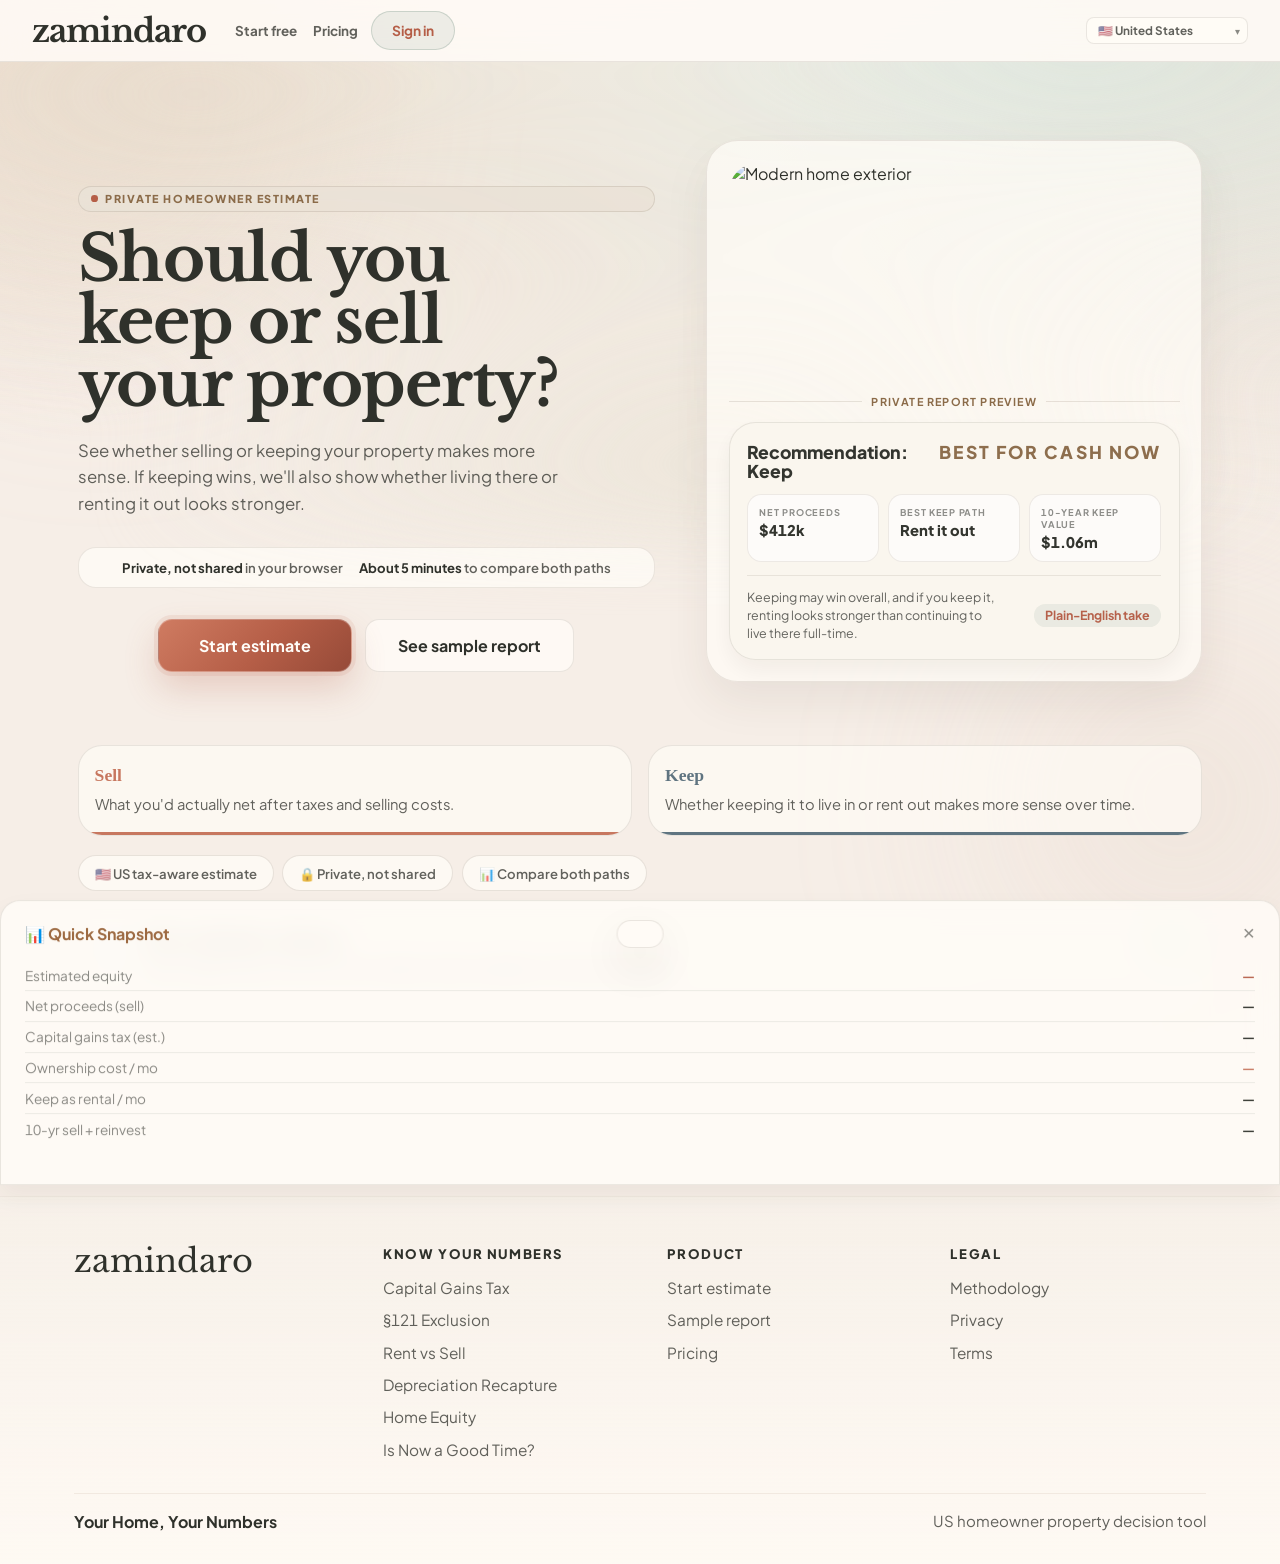
==== index.html @ f3fb5dc8 "Elevate top results card" ====
<!DOCTYPE html>
<html lang="en">
<head>
<meta charset="UTF-8">
<meta name="viewport" content="width=device-width, initial-scale=1.0">
<title>zamindaro — Your Home, Your Numbers</title>
<link href="https://fonts.googleapis.com/css2?family=Libre+Baskerville:wght@400;700&family=Plus+Jakarta+Sans:wght@300;400;500;600;700;800&display=swap" rel="stylesheet">
<script src="https://cdnjs.cloudflare.com/ajax/libs/Chart.js/4.4.1/chart.umd.min.js"></script>
<script src="https://cdn.jsdelivr.net/npm/@supabase/supabase-js@2/dist/umd/supabase.js"></script>
<style>
/* ═══════════════════════════════════════════════
   KEEP OR SELL — PREMIUM-LIGHT EDITORIAL UI
   ═══════════════════════════════════════════════ */
:root {
  /* Brand colours */
  --green: #4ade80; --green-d: #22c55e; --green-dim: rgba(74,222,128,0.15);
  --coral: #fb7185; --coral-d: #f43f5e; --coral-dim: rgba(251,113,133,0.15);
  --blue: #60a5fa; --blue-d: #3b82f6; --blue-dim: rgba(96,165,250,0.15);
  --gold: #fbbf24; --gold-dim: rgba(251,191,36,0.15);
  --purple: #a78bfa; --purple-dim: rgba(167,139,250,0.12);
  /* Surface */
  --bg: #0b0f1a;
  --surface: rgba(255,255,255,0.05);
  --surface-hover: rgba(255,255,255,0.08);
  --surface-active: rgba(255,255,255,0.11);
  --glass: rgba(255,255,255,0.06);
  --glass-border: rgba(255,255,255,0.10);
  --glass-border-hover: rgba(255,255,255,0.2);
  /* Text */
  --text: #f0f4ff; --text-mid: rgba(240,244,255,0.75); --text-muted: rgba(240,244,255,0.52);
  /* Glow */
  --glow-green: 0 0 24px rgba(74,222,128,0.25);
  --glow-coral: 0 0 24px rgba(251,113,133,0.25);
  --glow-blue: 0 0 24px rgba(96,165,250,0.25);
}

* { box-sizing: border-box; margin: 0; padding: 0; }

body {
  font-family: 'Plus Jakarta Sans', sans-serif;
  font-variant-numeric: tabular-nums;
  background: var(--bg);
  color: var(--text);
  min-height: 100vh;
  overflow-x: hidden;
  background-image:
    linear-gradient(rgba(255,255,255,0.022) 1px, transparent 1px),
    linear-gradient(90deg, rgba(255,255,255,0.022) 1px, transparent 1px);
  background-size: 52px 52px;
}

/* ── ANIMATED BACKGROUND ORBS ── */
body::before, body::after {
  content: '';
  position: fixed;
  border-radius: 50%;
  filter: blur(80px);
  pointer-events: none;
  z-index: 0;
}
body::before {
  width: 600px; height: 600px;
  background: radial-gradient(circle, rgba(74,222,128,0.12), transparent 70%);
  top: -200px; left: -200px;
  animation: drift1 18s ease-in-out infinite alternate;
}
body::after {
  width: 500px; height: 500px;
  background: radial-gradient(circle, rgba(96,165,250,0.1), transparent 70%);
  bottom: -150px; right: -150px;
  animation: drift2 22s ease-in-out infinite alternate;
}
@keyframes drift1 { to { transform: translate(80px,60px); } }
@keyframes drift2 { to { transform: translate(-60px,-80px); } }

/* ── HEADER ── */
header {
  background: rgba(11,15,26,0.85);
  backdrop-filter: blur(20px);
  -webkit-backdrop-filter: blur(20px);
  border-bottom: 1px solid var(--glass-border);
  padding: 0 2rem; height: 62px;
  display: flex; align-items: center; gap: 0.8rem;
  position: sticky; top: 0; z-index: 200;
}
.logo {
  display: flex;
  align-items: center;
  gap: 1rem;
  color: var(--text);
}
.logo-main {
  font-family: Georgia, "Times New Roman", serif;
  font-size: 2rem;
  font-weight: 700;
  letter-spacing: -0.03em;
  color: var(--text);
}
.logo-sub {
  font-size: 0.78rem;
  font-weight: 600;
  color: var(--text-muted);
  white-space: nowrap;
}
.logo em { color: var(--green); font-style: normal; }
.site-nav {
  display: flex;
  align-items: center;
  gap: 1rem;
  margin-left: 1rem;
}
.site-nav a {
  font-size: 0.84rem;
  font-weight: 700;
  color: var(--text-mid);
  text-decoration: none;
  white-space: nowrap;
}
.site-nav a:hover { color: var(--text); }
.country-sel { margin-left: auto; }
.country-sel .sel-wrap { position: relative; }
.country-sel select {
  border: 1px solid var(--glass-border); border-radius: 8px;
  padding: 0.3rem 1.6rem 0.3rem 0.7rem;
  font-size: 0.73rem; font-weight: 700;
  font-family: 'Plus Jakarta Sans', sans-serif;
  color: var(--text-mid); background: var(--glass);
  cursor: pointer; outline: none; appearance: none;
}
.country-sel .sel-wrap::after {
  content: '▾'; position: absolute; right: 0.5rem; top: 50%;
  transform: translateY(-50%); font-size: 0.6rem; color: var(--text-muted); pointer-events: none;
}

/* ── PROGRESS ── */
/* ── TABS ── */
.tabs {
  background: rgba(11,15,26,0.8);
  backdrop-filter: blur(16px);
  border-bottom: 1px solid var(--glass-border);
  display: flex; padding: 0 1.6rem;
  overflow-x: auto; scrollbar-width: none;
  position: sticky; top: 64px; z-index: 198;
  gap: 1.2rem;
}
.tabs::-webkit-scrollbar { display: none; }
.tab {
  padding: 0.8rem 0 0.9rem; font-size: 0.72rem; font-weight: 600;
  color: var(--text-muted); border-bottom: 2px solid transparent;
  white-space: nowrap; cursor: pointer; transition: all 0.2s;
  display: flex; align-items: center; gap: 0.4rem;
  flex-shrink: 0;
}
.tab .ti { display: none; }
.tab .tl { font-size: 0.74rem; font-weight: 700; letter-spacing: 0.01em; }
.tab.done { color: var(--green); }
.tab.active { color: var(--green); border-bottom-color: var(--green); }
.prog-wrap { height: 3px; background: var(--glass-border); position: absolute; bottom: 0; left: 0; right: 0; z-index: 1; }
.prog-fill { height: 100%; background: linear-gradient(90deg, var(--green), var(--blue)); transition: width 0.6s cubic-bezier(0.4,0,0.2,1); box-shadow: 0 0 8px rgba(74,222,128,0.5); }

/* ── LAYOUT ── */
.main { max-width: 1280px; margin: 0 auto; padding: 2.5rem 2.85rem 6rem; position: relative; z-index: 1; }
.step { display: none; }
.step.active { display: block; animation: fadeUp 0.4s cubic-bezier(0.4,0,0.2,1); }
@keyframes fadeUp { from { opacity:0; transform:translateY(16px); } to { opacity:1; transform:translateY(0); } }

/* ── TYPOGRAPHY ── */
.eyebrow {
  display: inline-flex; align-items: center; gap: 0.5rem;
  font-size: 0.64rem; font-weight: 700; letter-spacing: 2.5px; text-transform: uppercase;
  color: var(--green); margin-bottom: 0.9rem;
  background: rgba(74,222,128,0.08);
  border: 1px solid rgba(74,222,128,0.2);
  padding: 0.28rem 0.75rem; border-radius: 20px;
}
.eyebrow::before {
  content: '';
  width: 5px; height: 5px; border-radius: 50%;
  background: var(--green); box-shadow: 0 0 6px var(--green);
  animation: pulse-dot 2s ease-in-out infinite;
}
@keyframes pulse-dot {
  0%,100% { opacity: 1; } 50% { opacity: 0.4; box-shadow: 0 0 10px var(--green); }
}
.heading { font-family: 'Plus Jakarta Sans', sans-serif; font-size: 2rem; font-weight: 700; color: var(--text); line-height: 1.2; margin-bottom: 0.55rem; }
.subtext { color: var(--text-mid); font-size: 0.93rem; line-height: 1.65; margin-bottom: 2rem; max-width: 540px; }
.trust-strip {
  display: inline-flex; align-items: center; gap: 0.4rem;
  font-size: 0.72rem; font-weight: 600; color: var(--text-muted);
  background: rgba(74,222,128,0.06); border: 1px solid rgba(74,222,128,0.15);
  border-radius: 30px; padding: 0.28rem 0.85rem; margin-bottom: 1.6rem;
}

/* ── GLASS CARDS ── */
.card {
  background: var(--glass);
  backdrop-filter: blur(24px);
  -webkit-backdrop-filter: blur(24px);
  border: 1px solid var(--glass-border);
  border-radius: 20px;
  padding: 1.7rem;
  margin-bottom: 1rem;
  position: relative;
  overflow: hidden;
  transition: border-color 0.25s, box-shadow 0.25s, background 0.25s;
}
.card::before {
  content: '';
  position: absolute; top: 0; left: 0; right: 0; height: 1px;
  background: linear-gradient(90deg, transparent, rgba(255,255,255,0.15), transparent);
}
.card:hover {
  border-color: var(--glass-border-hover);
  background: var(--surface-hover);
  box-shadow: 0 8px 32px rgba(0,0,0,0.3);
}
.card-title {
  font-family: 'Plus Jakarta Sans', sans-serif; font-size: 1rem; font-weight: 600;
  color: var(--text); margin-bottom: 1.2rem;
  display: flex; align-items: center; gap: 0.45rem;
}

/* ── GRID ── */
.grid { display: grid; gap: 1rem; }
.g2 { grid-template-columns: 1fr 1fr; }
.g3 { grid-template-columns: 1fr 1fr 1fr; }
@media (max-width: 560px) { .g2,.g3 { grid-template-columns: 1fr; } }

/* ── NEUMORPHIC INPUTS ── */
.field { display: flex; flex-direction: column; gap: 0.32rem; }
label { font-size: 0.76rem; font-weight: 600; color: var(--text-mid); letter-spacing: 0.3px; }
.wrap { position: relative; }
.pfx,.sfx {
  position: absolute; top: 50%; transform: translateY(-50%);
  color: var(--text-muted); font-weight: 600; font-size: 0.88rem; pointer-events: none;
}
.pfx { left: 0.9rem; } .sfx { right: 0.9rem; }
input[type="number"], select {
  width: 100%;
  background: rgba(255,255,255,0.04);
  border: 1px solid rgba(255,255,255,0.1);
  border-radius: 12px;
  padding: 0.7rem 0.9rem;
  font-size: 0.92rem; font-family: 'Plus Jakarta Sans', sans-serif;
  color: var(--text);
  box-shadow: inset 0 2px 6px rgba(0,0,0,0.25), inset 0 -1px 0 rgba(255,255,255,0.04);
  transition: border-color 0.2s, box-shadow 0.2s, background 0.2s;
  outline: none; appearance: none;
}
.prefilled-value {
  color: var(--text) !important;
  -webkit-text-fill-color: var(--text);
  opacity: 1;
}
input[type="number"]:focus, select:focus {
  border-color: rgba(74,222,128,0.5);
  background: rgba(74,222,128,0.05);
  box-shadow: inset 0 2px 6px rgba(0,0,0,0.2), 0 0 0 3px rgba(74,222,128,0.12);
}
.has-pfx { padding-left: 1.7rem !important; }
.has-sfx { padding-right: 1.9rem !important; }
select option { background: #1a2035; color: var(--text); }

/* ── HINT & EXPLAIN ── */
.hint { font-size: 0.72rem; color: var(--text-muted); line-height: 1.5; margin-top: 0.2rem; }
.explain {
  background: rgba(255,255,255,0.03);
  border-left: 2px solid rgba(74,222,128,0.3);
  border-radius: 0 8px 8px 0;
  padding: 0.6rem 0.85rem; margin-top: 0.4rem;
  font-size: 0.74rem; color: var(--text-mid); line-height: 1.55;
}
.explain a { color: var(--green); font-weight: 600; text-decoration: none; }
.explain a:hover { text-decoration: underline; }

/* ── FORECAST SLIDER ── */
#apprec[type="range"] {
  width: 100%; height: 6px; cursor: pointer;
  accent-color: var(--green);
  margin: 0.5rem 0 0;
  /* 44px touch target on mobile */
  min-height: 44px;
  -webkit-appearance: none; appearance: none;
  background: transparent;
}
#apprec[type="range"]::-webkit-slider-runnable-track {
  height: 6px; background: var(--glass-border); border-radius: 3px;
}
#apprec[type="range"]::-webkit-slider-thumb {
  -webkit-appearance: none; appearance: none;
  width: 22px; height: 22px; border-radius: 50%;
  background: var(--green); cursor: pointer; margin-top: -8px;
  box-shadow: 0 0 0 3px rgba(74,222,128,0.2);
}
#apprec[type="range"]::-moz-range-thumb {
  width: 22px; height: 22px; border-radius: 50%;
  background: var(--green); cursor: pointer; border: none;
  box-shadow: 0 0 0 3px rgba(74,222,128,0.2);
}
/* Large value badge above slider */
.fc-badge {
  display: inline-block;
  font-size: 1.3rem; font-weight: 800;
  color: var(--green); background: var(--green-dim);
  border: 1.5px solid rgba(74,222,128,0.3);
  border-radius: 40px; padding: 0.4rem 1.2rem;
  margin-bottom: 0.4rem;
  transition: transform 0.15s cubic-bezier(0.34,1.56,0.64,1);
  letter-spacing: -0.3px;
}
.fc-badge.pop { transform: scale(1.12); }
.fc-wrap { display: flex; flex-direction: column; align-items: center; margin-bottom: 0.3rem; }
.fc-track {
  display: flex;
  justify-content: space-between;
  font-size: 0.72rem;
  color: var(--text-muted);
  margin-top: 0.3rem;
}
.fc-sentence {
  margin-top: 0.8rem;
  font-size: 0.84rem;
  color: var(--text-mid);
  line-height: 1.5;
  padding: 0.65rem 0.9rem;
  background: rgba(74,222,128,0.05);
  border: 1px solid rgba(74,222,128,0.15);
  border-radius: 10px;
}
.fc-sentence strong { color: var(--text); font-weight: 700; }
.fc-suggestion {
  margin: 0.1rem 0 0.95rem;
  font-size: 0.78rem;
  color: var(--text-mid);
  text-align: center;
}
.fc-suggestion strong { color: var(--text); }

.post-sell-card {
  margin-bottom: 1.5rem;
}
.post-sell-card .card-title {
  justify-content: space-between;
  align-items: center;
}
.post-sell-note {
  font-size: 0.82rem;
  color: var(--text-mid);
  line-height: 1.55;
  margin-bottom: 1rem;
}

.result-guide {
  margin: 1.5rem 0 1.25rem;
  background: rgba(255,250,244,0.92);
  border: 1px solid rgba(135,96,74,0.14);
  border-radius: 24px;
  padding: 1.2rem 1.3rem;
  box-shadow: 0 18px 40px rgba(83,58,35,0.06);
}
.result-guide-kicker {
  font-size: 0.74rem;
  letter-spacing: 0.12em;
  text-transform: uppercase;
  color: var(--terracotta-dark);
  font-weight: 800;
  margin-bottom: 0.35rem;
}
.result-guide-title {
  font-size: 1.12rem;
  font-weight: 700;
  color: var(--text);
  margin-bottom: 0.35rem;
}
.result-guide-copy {
  font-size: 0.95rem;
  line-height: 1.65;
  color: var(--text-mid);
  margin-bottom: 0.7rem;
}
.result-guide-link {
  display: inline-flex;
  align-items: center;
  gap: 0.45rem;
  color: var(--terracotta-dark);
  font-weight: 700;
  text-decoration: none;
}
.result-guide-link:hover { color: var(--terracotta-cta); }

.site-footer {
  margin-top: 4rem;
  padding: 3rem 0 2rem;
  border-top: 1px solid rgba(135,96,74,0.12);
  background: linear-gradient(180deg, rgba(247,242,234,0.6), rgba(255,250,244,0.94));
}
.footer-shell {
  max-width: 1180px;
  margin: 0 auto;
  padding: 0 1.5rem;
}
.footer-top {
  display: grid;
  grid-template-columns: minmax(180px,1.1fr) repeat(3,minmax(160px,1fr));
  gap: 1.75rem;
  align-items: start;
}
.footer-brand {
  font-family: "Libre Baskerville", Georgia, serif;
  font-size: 2rem;
  line-height: 1;
  color: var(--text);
}
.footer-col-title {
  font-size: 0.82rem;
  font-weight: 800;
  letter-spacing: 0.12em;
  text-transform: uppercase;
  color: var(--terracotta-dark);
  margin-bottom: 0.85rem;
}
.footer-links {
  list-style: none;
  margin: 0;
  padding: 0;
  display: flex;
  flex-direction: column;
  gap: 0.58rem;
}
.footer-links a {
  color: var(--text-mid);
  text-decoration: none;
  font-size: 0.96rem;
  line-height: 1.5;
}
.footer-links a:hover { color: var(--text); }
.footer-bottom {
  margin-top: 2rem;
  padding-top: 1.1rem;
  border-top: 1px solid rgba(135,96,74,0.1);
  display: flex;
  flex-wrap: wrap;
  gap: 0.4rem 1rem;
  justify-content: space-between;
  color: var(--text-mid);
}
.footer-tagline {
  font-weight: 700;
  color: var(--text);
}
.footer-subline {
  font-size: 0.94rem;
}

/* ── FORECAST TILES (legacy — kept for CSS completeness) ── */
.forecast-tiles { display: grid; grid-template-columns: repeat(3,1fr); gap: 0.7rem; margin-top: 0.6rem; }
.ftile {
  background: rgba(255,255,255,0.04);
  border: 1px solid var(--glass-border);
  border-radius: 14px; padding: 0.9rem 0.6rem;
  text-align: center; cursor: pointer;
  transition: all 0.2s;
  position: relative; overflow: hidden;
}
.ftile:hover { border-color: var(--glass-border-hover); background: var(--surface-hover); }
.ftile.selected {
  border-color: rgba(74,222,128,0.5);
  background: rgba(74,222,128,0.07);
  box-shadow: 0 0 20px rgba(74,222,128,0.12);
}
.ftile .ft-emoji { font-size: 1.5rem; margin-bottom: 0.3rem; display: block; }
.ftile .ft-label { font-size: 0.76rem; font-weight: 700; color: var(--text); }
.ftile .ft-sub { font-size: 0.65rem; color: var(--text-muted); margin-top: 0.12rem; }
.ftile.selected .ft-label { color: var(--green); }
.forecast-custom { margin-top: 1rem; display: none; }
.forecast-custom.show { display: block; }

/* ── CALLOUTS ── */
.callout {
  border-radius: 12px; padding: 0.85rem 1rem;
  font-size: 0.8rem; line-height: 1.55; margin-top: 1rem;
  display: flex; gap: 0.6rem;
  backdrop-filter: blur(10px);
}
.callout .ci { flex-shrink: 0; }
.info { background: rgba(96,165,250,0.08); color: var(--blue); border-left: 2px solid rgba(96,165,250,0.4); }
.maple { background: rgba(251,113,133,0.08); color: #fca5a5; border-left: 2px solid rgba(251,113,133,0.4); }
.forest { background: rgba(74,222,128,0.07); color: var(--green); border-left: 2px solid rgba(74,222,128,0.35); }

/* ── CHECKBOXES (legacy) ── */
.checks { display: flex; flex-direction: column; gap: 0.65rem; }
.chk-item {
  display: flex; align-items: center; gap: 0.75rem;
  font-size: 0.9rem; color: var(--text-mid); cursor: pointer;
  padding: 0.5rem 0.7rem; border-radius: 10px;
  border: 1px solid transparent;
  transition: all 0.18s;
}
.chk-item:hover { background: var(--surface-hover); border-color: var(--glass-border); }
.chk-item input { width: 16px; height: 16px; accent-color: var(--green); flex-shrink: 0; }

/* ── GOAL TAP-CARDS ── */
.goal-grid {
  display: grid;
  grid-template-columns: 1fr 1fr;
  gap: 0.65rem;
  margin-top: 0.5rem;
}
.goal-card {
  display: flex;
  flex-direction: column;
  gap: 0.25rem;
  background: rgba(255,255,255,0.04);
  border: 1.5px solid var(--glass-border);
  border-radius: 14px;
  padding: 0.9rem 1rem;
  cursor: pointer;
  transition: all 0.18s;
  user-select: none;
}
.goal-card:hover {
  background: rgba(255,255,255,0.07);
  border-color: var(--glass-border-hover);
}
.goal-card.selected {
  background: rgba(74,222,128,0.08);
  border-color: rgba(74,222,128,0.5);
  box-shadow: 0 0 0 1px rgba(74,222,128,0.15);
}
.gc-emoji { font-size: 1.35rem; line-height: 1; }
.gc-title {
  font-size: 0.82rem;
  font-weight: 600;
  color: var(--text);
  margin-top: 0.2rem;
}
.gc-desc {
  font-size: 0.7rem;
  color: var(--text-muted);
  line-height: 1.4;
}
.goal-card.selected .gc-title { color: var(--green); }

/* ── BUTTONS ── */
.btn-row { display: flex; gap: 0.8rem; margin-top: 2rem; align-items: center; justify-content: center; }
.btn-next {
  background: linear-gradient(135deg, var(--green-d), #16a34a);
  color: #0b1a0f; border: none; border-radius: 12px;
  padding: 0.82rem 2rem; font-size: 0.95rem; font-weight: 700;
  font-family: 'Plus Jakarta Sans', sans-serif; cursor: pointer;
  box-shadow: 0 0 20px rgba(74,222,128,0.3);
  transition: all 0.2s;
}
.btn-next:hover { transform: translateY(-2px); box-shadow: 0 4px 28px rgba(74,222,128,0.45); }
.btn-back {
  background: transparent; color: var(--text-muted);
  border: 1px solid var(--glass-border); border-radius: 12px;
  padding: 0.82rem 1.5rem; font-size: 0.9rem; font-weight: 600;
  font-family: 'Plus Jakarta Sans', sans-serif; cursor: pointer; transition: all 0.2s;
}
.btn-back:hover { border-color: var(--glass-border-hover); color: var(--text); }
.btn-cta {
  background: linear-gradient(135deg, var(--green-d), #15803d);
  color: #0b1a0f; border: none; border-radius: 14px;
  padding: 0.95rem 2.5rem; font-size: 1rem; font-weight: 700;
  font-family: 'Plus Jakarta Sans', sans-serif; cursor: pointer;
  box-shadow: 0 0 28px rgba(74,222,128,0.35), 0 4px 20px rgba(0,0,0,0.3);
  transition: all 0.2s; position: relative; overflow: hidden;
}
.btn-cta::before {
  content: ''; position: absolute; top: 0; left: -100%; width: 100%; height: 100%;
  background: linear-gradient(90deg, transparent, rgba(255,255,255,0.15), transparent);
  transition: left 0.5s;
}
.btn-cta:hover::before { left: 100%; }
.btn-cta:hover { transform: translateY(-2px); box-shadow: 0 0 40px rgba(74,222,128,0.5), 0 8px 30px rgba(0,0,0,0.3); }

/* ── INTRO PAGE ── */
/* ── HERO MESH ── */
.intro-hero {
  position: relative;
  padding: 3.5rem 0 1.8rem;
  display: grid;
  grid-template-columns: minmax(0, 1.05fr) minmax(340px, 0.95fr);
  gap: 2.2rem;
  align-items: start;
  text-align: left;
}
.intro-hero::before {
  content: '';
  position: absolute; top: -60px; left: -80px; right: -80px; height: 420px;
  background: radial-gradient(ellipse at 30% 40%, rgba(74,222,128,0.08) 0%, transparent 55%),
              radial-gradient(ellipse at 80% 20%, rgba(96,165,250,0.07) 0%, transparent 50%),
              radial-gradient(ellipse at 60% 80%, rgba(251,113,133,0.05) 0%, transparent 45%);
  pointer-events: none; z-index: 0;
}
.hero-copy,
.hero-preview,
.hero-bottom {
  position: relative;
  z-index: 1;
}
.hero-copy {
  padding-top: 2.2rem;
}
.hero-preview {
  background: rgba(255,252,247,0.72);
  border: 1px solid rgba(121,103,84,0.14);
  border-radius: 2rem;
  padding: 2rem;
  box-shadow: var(--shadow-soft);
}
.hero-photo {
  width: 100%;
  height: 18rem;
  object-fit: cover;
  border-radius: 1.8rem;
  display: block;
  margin-bottom: 1.8rem;
}
.hero-preview-copy {
  display: flex;
  flex-direction: column;
  gap: 1rem;
}
.hero-preview-label {
  font-size: 0.82rem;
  font-weight: 800;
  letter-spacing: 0.16em;
  text-transform: uppercase;
  color: #8b6b49;
}
.hero-preview-title {
  font-family: Georgia, "Times New Roman", serif;
  font-size: 3.25rem;
  line-height: 1.04;
  font-weight: 700;
  color: var(--text);
  letter-spacing: -0.035em;
}
.hero-preview-text {
  font-size: 1rem;
  line-height: 1.55;
  color: var(--text-mid);
  max-width: 31rem;
}
.hero-bottom {
  grid-column: 1 / -1;
  margin-top: 0.75rem;
}

.big-logo {
  font-family: Georgia, "Times New Roman", serif;
  font-size: 5.15rem;
  font-weight: 700;
  line-height: 1.03;
  color: var(--text);
  margin-bottom: 1.35rem;
  letter-spacing: -0.045em;
  position: relative; z-index: 1;
}
.big-logo em {
  color: inherit;
  font-style: normal;
  border-bottom: none;
  padding-bottom: 0;
}
.intro-desc {
  font-size: 1.08rem;
  color: var(--text-mid);
  max-width: 35rem;
  line-height: 1.55;
  margin: 0 0 1.8rem;
}

.path-row { display: grid; grid-template-columns: repeat(2, minmax(0, 1fr)); gap: 1rem; margin-bottom: 1.2rem; }
.path-item {
  background: rgba(255,252,247,0.72); border: 1px solid var(--glass-border);
  border-radius: 1.5rem; padding: 1.2rem 1rem; text-align: left;
  position: relative; overflow: hidden; transition: all 0.25s;
}
.path-item::after {
  content: ''; position: absolute; bottom: 0; left: 0; right: 0; height: 2px;
  border-radius: 0 0 18px 18px; opacity: 0; transition: opacity 0.25s;
}
.path-item.sell::after { background: var(--coral); }
.path-item.rent::after { background: var(--gold); }
.path-item.keep::after { background: var(--blue); }
.path-item:hover { border-color: var(--glass-border-hover); }
.path-item:hover::after { opacity: 1; }
.path-item .pi { font-size: 1.4rem; margin-bottom: 0.55rem; display: block; }
.path-item .pn { font-family: Georgia, "Times New Roman", serif; font-size: 1.1rem; font-weight: 700; }
.path-item.sell .pn { color: var(--coral); }
.path-item.rent .pn { color: var(--gold); }
.path-item.keep .pn { color: var(--blue); }
.path-item .pd { font-size: 0.8rem; color: var(--text-muted); margin-top: 0.35rem; line-height: 1.45; }

.quick-badges { display: flex; gap: 0.6rem; flex-wrap: wrap; margin-bottom: 0; justify-content: flex-start; }
.qb {
  background: var(--glass); border: 1px solid var(--glass-border);
  border-radius: 20px; padding: 0.32rem 0.85rem;
  font-size: 0.73rem; font-weight: 600; color: var(--text-mid);
  display: flex; align-items: center; gap: 0.3rem;
  backdrop-filter: blur(10px);
}

.ai-intro-card {
  background: linear-gradient(135deg, rgba(74,222,128,0.07), rgba(96,165,250,0.05));
  border: 1px solid rgba(74,222,128,0.2);
  border-radius: 18px; padding: 1.2rem 1.4rem;
  display: flex; gap: 0.9rem; align-items: center; margin-top: 1rem;
  position: relative; overflow: hidden; text-align: left;
}
.ai-intro-card::before {
  content: ''; position: absolute; top: -30px; right: -30px; width: 120px; height: 120px;
  background: radial-gradient(circle, rgba(74,222,128,0.12), transparent 70%);
  border-radius: 50%;
}
.ai-intro-card .ai-icon { font-size: 1.8rem; flex-shrink: 0; }
.ai-intro-card strong { display: block; font-size: 0.86rem; font-weight: 700; color: var(--green); margin-bottom: 0.2rem; }
.ai-intro-card p { font-size: 0.78rem; color: var(--text-mid); line-height: 1.5; }

/* ── SOCIAL PROOF PREVIEW ── */
.sp-wrap { margin: 0; }
.sp-caption {
  font-size: 0.68rem; font-weight: 700; letter-spacing: 1.2px; text-transform: uppercase;
  color: var(--text-muted); display: flex; align-items: center; gap: 0.6rem; margin-bottom: 0.9rem;
}
.sp-caption::before, .sp-caption::after { content: ''; flex: 1; height: 1px; background: var(--glass-border); }
.sp-card {
  background: rgba(255,252,247,0.78); border: 1px solid var(--glass-border);
  border-radius: 1.65rem; padding: 1.55rem 1.65rem;
  pointer-events: none; user-select: none; position: relative; overflow: hidden;
  opacity: 0.98;
}
.sp-card::after {
  content: ''; position: absolute; inset: 0;
  background: linear-gradient(to bottom, transparent 55%, rgba(13,17,35,0.85) 100%);
  border-radius: 18px; pointer-events: none;
}
.sp-verdict-top { display: flex; align-items: center; gap: 0.8rem; margin-bottom: 0.7rem; }
.sp-eyebrow { font-size: 0.58rem; font-weight: 700; letter-spacing: 1.8px; text-transform: uppercase; color: var(--text-muted); margin-bottom: 0.55rem; }
.sp-icon { font-size: 2rem; }
.sp-name { font-size: 1.6rem; font-weight: 700; color: var(--coral); flex: 1; }
.sp-pill { font-size: 0.78rem; font-weight: 700; background: rgba(255,255,255,0.07); padding: 0.2rem 0.7rem; border-radius: 999px; }
.sp-bar { height: 4px; background: rgba(255,255,255,0.07); border-radius: 2px; margin-bottom: 0.9rem; overflow: hidden; }
.sp-fill { height: 100%; width: 83%; background: linear-gradient(90deg, #c0392b, var(--coral)); border-radius: 2px; }
.sp-rows { display: grid; grid-template-columns: 1fr 1fr 1fr; gap: 0.5rem 1rem; }
.sp-row { display: flex; flex-direction: column; gap: 0.15rem; }
.sp-lbl { font-size: 0.62rem; color: var(--text-muted); font-weight: 600; }
.sp-val { font-size: 0.85rem; font-weight: 700; color: var(--text); filter: blur(5px); }
.sp-divider { height: 1px; background: var(--glass-border); margin: 0.85rem 0 0.8rem; }
.sp-ai-hdr { display: flex; align-items: center; gap: 0.5rem; margin-bottom: 0.45rem; }
.sp-ai-hdr span { font-size: 1.1rem; }
.sp-ai-hdr strong { font-size: 0.82rem; font-weight: 800; color: var(--green); flex: 1; }
.sp-ai-tag { font-size: 0.56rem; font-weight: 800; letter-spacing: 1.4px; background: rgba(74,222,128,0.15); color: var(--green); padding: 0.18rem 0.6rem; border-radius: 20px; border: 1px solid rgba(74,222,128,0.25); }
.sp-ai-body { font-size: 0.9rem; color: var(--text-mid); line-height: 1.6; }

/* ── RESULTS ── */
#results { display: none; }
.res-header { text-align: center; padding: 2.5rem 0 1.5rem; position: relative; }
.res-header h1 { font-family: 'Plus Jakarta Sans', sans-serif; font-size: 2.3rem; font-weight: 900; color: var(--text); margin-bottom: 0.4rem; }
.res-header p { color: var(--text-mid); font-size: 0.93rem; }
.report-hero {
  background:
    radial-gradient(circle at top center, rgba(255,255,255,0.88), rgba(255,250,244,0.92) 38%, rgba(246,238,228,0.96) 100%);
  border: 1px solid rgba(121,103,84,0.16);
  border-radius: 2rem;
  padding: 1.5rem;
  box-shadow: 0 24px 70px rgba(81,58,38,0.12);
  margin-bottom: 1.4rem;
  position: relative;
  overflow: hidden;
}
.report-hero::before {
  content: '';
  position: absolute;
  inset: -30% auto auto 50%;
  transform: translateX(-50%);
  width: 420px;
  height: 220px;
  background: radial-gradient(circle, rgba(214,163,108,0.22), rgba(214,163,108,0) 70%);
  pointer-events: none;
}
.report-hero-grid {
  display: grid;
  grid-template-columns: 1fr;
  gap: 0.9rem;
  align-items: start;
}
.report-hero-copy {
  display: flex;
  flex-direction: column;
  gap: 0.85rem;
}
.report-hero-card {
  background: linear-gradient(180deg, rgba(255,253,249,0.98), rgba(252,246,239,0.95));
  border: 1px solid rgba(121,103,84,0.14);
  border-radius: 1.8rem;
  padding: 1.45rem 1.45rem 1.25rem;
  position: relative;
  box-shadow: inset 0 1px 0 rgba(255,255,255,0.7), 0 18px 40px rgba(121,103,84,0.08);
}
.report-hero-card::after {
  content: '';
  position: absolute;
  inset: auto -40px -50px auto;
  width: 170px;
  height: 170px;
  border-radius: 50%;
  background: radial-gradient(circle, rgba(201,120,94,0.18), rgba(201,120,94,0) 72%);
  pointer-events: none;
}
.report-hero-kicker {
  display: inline-flex;
  align-items: center;
  gap: 0.45rem;
  margin-bottom: 0.75rem;
  padding: 0.34rem 0.78rem;
  border-radius: 999px;
  font-size: 0.68rem;
  font-weight: 800;
  letter-spacing: 0.14em;
  text-transform: uppercase;
  color: #8b6b49;
  background: rgba(201,120,94,0.08);
  border: 1px solid rgba(201,120,94,0.16);
}
.report-hero-kicker .dot {
  width: 0.42rem;
  height: 0.42rem;
  border-radius: 50%;
  background: #c9785e;
  box-shadow: 0 0 0 5px rgba(201,120,94,0.08);
}
.report-hero-card .sp-ai-hdr strong,
.report-hero-card .sp-score,
.report-hero-card .sp-summary-copy,
.report-hero-card .sp-lbl,
.report-hero-card .sp-val {
  filter: none;
}
.report-hero-card .sp-ai-hdr {
  align-items: flex-start;
  gap: 0.9rem;
}
.report-hero-card .sp-ai-hdr strong {
  color: var(--text);
  font-size: 1.45rem;
  font-weight: 900;
  line-height: 1.1;
}
.report-hero-card .sp-score {
  color: #8b6b49;
  font-size: 0.84rem;
  letter-spacing: 0.14em;
  text-transform: uppercase;
  font-weight: 800;
}
.report-hero-score-pill {
  display: inline-flex;
  align-items: center;
  justify-content: center;
  margin-top: 0.9rem;
  padding: 0.45rem 0.9rem;
  border-radius: 999px;
  background: linear-gradient(90deg, rgba(36,57,47,0.92), rgba(72,96,82,0.92));
  color: #fffaf4;
  font-size: 0.82rem;
  font-weight: 800;
  letter-spacing: 0.08em;
  text-transform: uppercase;
  box-shadow: 0 10px 24px rgba(36,57,47,0.16);
}
.report-hero-card .sp-row {
  padding: 0.7rem 0.75rem;
  border-radius: 1rem;
  background: rgba(255,255,255,0.62);
  border: 1px solid rgba(121,103,84,0.12);
}
.report-hero-card .sp-val {
  font-size: 0.96rem;
}
.report-hero-card .sp-summary {
  align-items: flex-start;
}
.report-hero-card .sp-summary-copy {
  font-size: 0.82rem;
  line-height: 1.5;
  max-width: none;
}
.report-hero-note {
  font-size: 0.82rem;
  color: var(--text-mid);
  line-height: 1.55;
}
.report-hero-note strong {
  color: var(--text);
}
.result-assumptions {
  display: none;
  margin-bottom: 1.25rem;
  padding: 1rem 1.05rem;
  background: rgba(249,244,235,0.82);
  border: 1px solid rgba(121,103,84,0.12);
  border-radius: 1.2rem;
}
.result-assumptions.show { display: block; }
.result-assumptions h4 {
  margin: 0 0 0.45rem;
  font-size: 1rem;
  color: var(--text);
}
.result-assumptions p,
.result-assumptions li {
  font-size: 0.86rem;
  line-height: 1.7;
  color: var(--text-mid);
}
.result-assumptions ul {
  margin: 0.55rem 0 0;
  padding-left: 1.1rem;
}
@media (max-width: 900px) {
  .report-hero-grid {
    grid-template-columns: 1fr;
  }
}
@media (max-width: 600px) {
  .big-logo {
    line-height: 1.05;
  }
  .report-hero {
    padding: 1rem;
    border-radius: 1.5rem;
  }
  .report-hero-card {
    padding: 1rem;
  }
}

/* SCORE CARDS */
.sc-grid { display: grid; grid-template-columns: 1fr 1fr 1fr; gap: 1.1rem; margin-bottom: 2rem; }
.sc-card {
  background: var(--glass);
  backdrop-filter: blur(24px);
  border: 1px solid var(--glass-border);
  border-radius: 22px; padding: 1.7rem;
  text-align: center; position: relative;
  overflow: hidden; transition: all 0.3s;
}
.sc-card::before {
  content: '';
  position: absolute; top: 0; left: 0; right: 0; height: 1px;
  background: linear-gradient(90deg, transparent, rgba(255,255,255,0.12), transparent);
}
.sc-card.best {
  transform: translateY(-8px);
  box-shadow: 0 20px 50px rgba(0,0,0,0.4);
}
.sc-card.best.sell { border-color: rgba(251,113,133,0.35); box-shadow: 0 20px 50px rgba(0,0,0,0.4), var(--glow-coral); }
.sc-card.best.rent { border-color: rgba(251,191,36,0.35); box-shadow: 0 20px 50px rgba(0,0,0,0.4), 0 0 24px rgba(251,191,36,0.25); }
.sc-card.best.keep { border-color: rgba(96,165,250,0.35); box-shadow: 0 20px 50px rgba(0,0,0,0.4), var(--glow-blue); }
/* Glow orb behind best card */
.sc-card.best::after {
  content: '';
  position: absolute; bottom: -40px; left: 50%; transform: translateX(-50%);
  width: 120px; height: 120px; border-radius: 50%;
  filter: blur(30px); opacity: 0.3;
}
.sc-card.best.sell::after { background: var(--coral); }
.sc-card.best.rent::after { background: var(--gold); }
.sc-card.best.keep::after { background: var(--blue); }

.best-tag {
  position: absolute; top: -1px; left: 50%; transform: translateX(-50%);
  font-size: 0.62rem; font-weight: 700; letter-spacing: 1.5px;
  padding: 0.22rem 0.9rem; border-radius: 0 0 10px 10px; white-space: nowrap;
  color: #0b1a0f;
}
.sell .best-tag { background: var(--coral); }
.rent .best-tag { background: var(--gold); color: #1a1200; }
.keep .best-tag { background: var(--blue); }

.sc-icon { font-size: 2rem; margin-bottom: 0.4rem; display: block; }
.sc-name { font-family: 'Plus Jakarta Sans', sans-serif; font-size: 1.1rem; font-weight: 700; margin-bottom: 1rem; }
.sell .sc-name { color: var(--coral); }
.rent .sc-name { color: var(--gold); }
.keep .sc-name { color: var(--blue); }
.sc-slbl { font-size: 0.62rem; font-weight: 700; letter-spacing: 2px; text-transform: uppercase; color: var(--text-muted); }
.sc-score { font-family: 'Plus Jakarta Sans', sans-serif; font-size: 3rem; font-weight: 900; line-height: 1; margin: 0.2rem 0 0.8rem; }
.sell .sc-score { color: var(--coral); }
.rent .sc-score { color: var(--gold); }
.keep .sc-score { color: var(--blue); }
.sc-bar { height: 4px; background: rgba(255,255,255,0.06); border-radius: 3px; margin-bottom: 1.2rem; overflow: hidden; }
.sc-fill { height: 100%; border-radius: 3px; transition: width 1.4s cubic-bezier(0.4,0,0.2,1); }
.sell .sc-fill { background: linear-gradient(90deg, var(--coral-d), var(--coral)); }
.rent .sc-fill { background: linear-gradient(90deg, #d97706, var(--gold)); }
.keep .sc-fill { background: linear-gradient(90deg, var(--blue-d), var(--blue)); }
.sc-rows { text-align: left; }
.sc-row { display: flex; justify-content: space-between; padding: 0.4rem 0; border-bottom: 1px solid rgba(255,255,255,0.05); font-size: 0.78rem; }
.sc-row:last-child { border-bottom: none; }
.sc-row .rl { color: var(--text-muted); }
.sc-row .rv { font-weight: 700; color: var(--text); }
.pos { color: var(--green) !important; }
.neg { color: var(--coral) !important; }
.warn-c { color: var(--gold) !important; }

/* ── PROPERTY TYPE SELECTOR ── */
.proptype-grid { display: grid; grid-template-columns: repeat(3,1fr); gap: 0.7rem; margin-bottom: 1.4rem; }
.proptype-btn {
  display: flex; flex-direction: column; align-items: center; gap: 0.35rem;
  padding: 1.1rem 0.5rem; border-radius: 16px;
  background: var(--glass); border: 1.5px solid var(--glass-border);
  cursor: pointer; transition: all 0.2s; text-align: center; user-select: none;
}
.proptype-btn:hover { border-color: var(--glass-border-hover); background: var(--surface-hover); }
.proptype-btn.selected { border-color: var(--green); background: var(--green-dim); }
.pt-icon { font-size: 1.9rem; line-height: 1; }
.pt-name { font-size: 0.82rem; font-weight: 700; color: var(--text); }
.pt-desc { font-size: 0.7rem; color: var(--text-muted); }
.inv-note { display:none; background: rgba(167,139,250,0.07); border: 1px solid rgba(167,139,250,0.18); border-radius: 12px; padding: 0.8rem 1rem; margin-top: 0.5rem; font-size: 0.83rem; color: var(--text-mid); line-height: 1.5; }

/* ── CARD TINTS ── */
.card.optional { background: rgba(251,191,36,0.04); border-color: rgba(251,191,36,0.12); }
.card.technical { background: rgba(167,139,250,0.05); border-color: rgba(167,139,250,0.14); }
.opt-badge {
  display: inline-block; font-size: 0.58rem; font-weight: 700; letter-spacing: 1.2px;
  text-transform: uppercase; background: rgba(251,191,36,0.18); color: var(--gold);
  border: 1px solid rgba(251,191,36,0.3); border-radius: 6px;
  padding: 0.15rem 0.5rem; vertical-align: middle; margin-left: 0.5rem;
}
/* ── SNAPSHOT COLLAPSIBLE ── */
.snap-toggle { cursor: pointer; display: flex; align-items: center; user-select: none; }
.snap-toggle:hover { opacity: 0.85; }
.snap-arrow { margin-left: auto; font-size: 0.9rem; transition: transform 0.25s; }
.snap-arrow.open { transform: rotate(180deg); }
.snap-body { overflow: hidden; transition: max-height 0.35s ease, opacity 0.25s ease; max-height: 0; opacity: 0; }
.snap-body.open { max-height: 600px; opacity: 1; }
.disclosure-toggle { cursor: pointer; display: flex; align-items: flex-start; gap: 0.8rem; user-select: none; }
.disclosure-toggle:hover { opacity: 0.9; }
.disclosure-copy { flex: 1; }
.disclosure-copy p { font-size: 0.84rem; color: var(--text-mid); line-height: 1.55; margin-top: 0.35rem; }
.disclosure-arrow { margin-left: auto; font-size: 0.9rem; transition: transform 0.25s; color: var(--text-muted); }
.disclosure-arrow.open { transform: rotate(180deg); }
.disclosure-body { overflow: hidden; transition: max-height 0.35s ease, opacity 0.25s ease; max-height: 0; opacity: 0; }
.disclosure-body.open { max-height: 1000px; opacity: 1; margin-top: 1rem; }

/* ── VERDICT CARD ── */
.sc-grid { display: block; margin-bottom: 2rem; }
.verdict-card {
  background: var(--glass); backdrop-filter: blur(24px);
  border: 1px solid var(--glass-border); border-radius: 22px;
  padding: 2rem 2rem 1.6rem; position: relative; overflow: hidden; margin-bottom: 1rem;
}
.verdict-card::before {
  content: ''; position: absolute; top: 0; left: 0; right: 0; height: 1px;
  background: linear-gradient(90deg, transparent, rgba(255,255,255,0.18), transparent);
}
.verdict-card::after {
  content: ''; position: absolute; top: -60px; right: -60px;
  width: 220px; height: 220px; border-radius: 50%;
  filter: blur(50px); opacity: 0.15; pointer-events: none;
}
.verdict-card.sell { border-color: rgba(251,113,133,0.4); box-shadow: 0 20px 60px rgba(0,0,0,0.4), var(--glow-coral); }
.verdict-card.sell::after { background: var(--coral); }
.verdict-card.rent { border-color: rgba(251,191,36,0.4); box-shadow: 0 20px 60px rgba(0,0,0,0.4), 0 0 24px rgba(251,191,36,0.2); }
.verdict-card.rent::after { background: var(--gold); }
.verdict-card.keep { border-color: rgba(96,165,250,0.4); box-shadow: 0 20px 60px rgba(0,0,0,0.4), var(--glow-blue); }
.verdict-card.keep::after { background: var(--blue); }
.verdict-eyebrow { font-size: 0.62rem; font-weight: 700; letter-spacing: 2px; text-transform: uppercase; color: var(--text-muted); margin-bottom: 0.7rem; }
.verdict-top { display: flex; align-items: center; gap: 1.1rem; margin-bottom: 1.2rem; }
.verdict-icon { font-size: 2.8rem; line-height: 1; }
.verdict-title-wrap { flex: 1; }
.verdict-name { font-family: 'Plus Jakarta Sans', sans-serif; font-size: 2rem; font-weight: 900; line-height: 1.1; }
.verdict-sub { margin-top: 0.35rem; font-size: 0.92rem; font-weight: 600; color: var(--text-mid); line-height: 1.45; }
.sell .verdict-name { color: var(--coral); }
.rent .verdict-name { color: var(--gold); }
.keep .verdict-name { color: var(--blue); }
.verdict-score-pill {
  font-family: 'Plus Jakarta Sans', sans-serif; font-size: 0.9rem; font-weight: 700;
  padding: 0.3rem 0.9rem; border-radius: 999px;
  background: rgba(255,255,255,0.07); color: var(--text); white-space: nowrap;
}
.verdict-bar { height: 5px; background: rgba(255,255,255,0.07); border-radius: 3px; margin: 0.8rem 0 1.2rem; overflow: hidden; }
.verdict-fill { height: 100%; border-radius: 3px; transition: width 1.4s cubic-bezier(0.4,0,0.2,1); }
.sell .verdict-fill { background: linear-gradient(90deg, var(--coral-d), var(--coral)); }
.rent .verdict-fill { background: linear-gradient(90deg, #d97706, var(--gold)); }
.keep .verdict-fill { background: linear-gradient(90deg, var(--blue-d), var(--blue)); }
.verdict-rows { display: grid; grid-template-columns: 1fr 1fr; gap: 0 1.2rem; }
@media(max-width:520px){ .verdict-rows { grid-template-columns: 1fr; } }
/* ── WHY NOT ACCORDIONS ── */
.why-not-wrap { display: flex; flex-direction: column; gap: 0.6rem; margin-bottom: 1rem; }
.why-not-item { background: var(--glass); border: 1px solid var(--glass-border); border-radius: 14px; overflow: hidden; }
.why-not-toggle {
  display: flex; align-items: center; gap: 0.7rem;
  padding: 0.9rem 1.2rem; cursor: pointer;
  font-size: 0.88rem; font-weight: 600; color: var(--text-mid);
  transition: background 0.2s; user-select: none;
}
.why-not-toggle:hover { background: rgba(255,255,255,0.04); }
.why-not-label { flex: 1; }
.why-score { font-size: 0.75rem; color: var(--text-muted); }
.wn-arrow { font-size: 0.8rem; transition: transform 0.25s; color: var(--text-muted); }
.wn-arrow.open { transform: rotate(180deg); }
.why-not-body { max-height: 0; overflow: hidden; padding: 0 1.2rem; transition: max-height 0.35s ease, opacity 0.25s; opacity: 0; }
.why-not-body.open { max-height: 400px; padding: 0.2rem 1.2rem 1rem; opacity: 1; }
.why-not-body .sc-bar { margin: 0.5rem 0 0.7rem; }
.result-status {
  display: none;
  align-items: flex-start;
  justify-content: space-between;
  gap: 1rem;
  background: rgba(255,252,247,0.92);
  border: 1px solid var(--glass-border);
  border-radius: 18px;
  padding: 1rem 1.15rem;
  margin-bottom: 1rem;
}
.result-status.show { display: flex; }
.result-status-copy strong {
  display: block;
  font-size: 1.04rem;
  color: var(--text);
  margin-bottom: 0.2rem;
}
.result-status-copy p {
  font-size: 0.9rem;
  line-height: 1.65;
  color: var(--text-mid);
}
.result-status-badge {
  flex-shrink: 0;
  padding: 0.34rem 0.8rem;
  border-radius: 999px;
  font-size: 0.72rem;
  font-weight: 800;
  letter-spacing: 0.08em;
  text-transform: uppercase;
  background: rgba(48,88,71,0.08);
  color: var(--green);
  border: 1px solid rgba(48,88,71,0.16);
}
.result-improve {
  display: none;
  background: rgba(249,244,235,0.9);
  border: 1px solid rgba(115,100,80,0.14);
  border-radius: 18px;
  padding: 1.2rem 1.2rem 1rem;
  margin-bottom: 1.25rem;
}
.result-improve.show { display: block; }
.result-improve h3 {
  font-size: 1rem;
  margin-bottom: 0.35rem;
  color: var(--text);
}
.result-improve p {
  font-size: 0.88rem;
  line-height: 1.6;
  color: var(--text-mid);
  margin-bottom: 0.9rem;
}
.improve-list { display: flex; flex-direction: column; gap: 0.7rem; }
.improve-item {
  display: flex;
  align-items: center;
  justify-content: space-between;
  gap: 1rem;
  background: rgba(255,252,247,0.86);
  border: 1px solid rgba(121,103,84,0.12);
  border-radius: 14px;
  padding: 0.85rem 0.9rem;
}
.improve-copy strong {
  display: block;
  font-size: 0.84rem;
  color: var(--text);
  margin-bottom: 0.18rem;
}
.improve-copy span {
  display: block;
  font-size: 0.76rem;
  line-height: 1.45;
  color: var(--text-mid);
}
.improve-btn {
  flex-shrink: 0;
  background: rgba(48,88,71,0.08);
  border: 1px solid rgba(48,88,71,0.16);
  color: var(--green);
  border-radius: 999px;
  padding: 0.5rem 0.85rem;
  font-size: 0.74rem;
  font-weight: 700;
  cursor: pointer;
}
@media(max-width:700px){
  .result-status.show,
  .improve-item { flex-direction: column; align-items: flex-start; }
  .improve-btn { width: 100%; text-align: center; }
}

/* AI BOX */
.ai-box {
  background: linear-gradient(145deg, rgba(74,222,128,0.11), rgba(96,165,250,0.06));
  border: 1.5px solid rgba(74,222,128,0.35);
  border-radius: 20px; padding: 2.2rem 2rem 2rem; margin-bottom: 2rem;
  position: relative; overflow: hidden;
  backdrop-filter: blur(20px);
  box-shadow: 0 12px 40px rgba(0,0,0,0.25), 0 0 28px rgba(74,222,128,0.1);
}
.ai-box::before {
  content: '';
  position: absolute; top: -60px; right: -60px; width: 220px; height: 220px;
  background: radial-gradient(circle, rgba(74,222,128,0.12), transparent 70%);
  border-radius: 50%;
  pointer-events: none;
}
.ai-hdr { display: flex; align-items: center; gap: 0.9rem; margin-bottom: 1.3rem; }
.ai-hdr .ao { font-size: 2rem; line-height: 1; }
.ai-hdr h3 { font-family: 'Plus Jakarta Sans', sans-serif; font-size: 1.2rem; font-weight: 800; color: var(--green); }
.ai-body { font-size: 0.93rem; color: var(--text-mid); line-height: 1.85; }
.ai-body p { margin-bottom: 0.9rem; }
.ai-body p:last-child { margin-bottom: 0; }
.ai-loading { display: flex; align-items: center; gap: 0.8rem; color: var(--text-muted); font-size: 0.88rem; }
.dots span {
  display: inline-block; width: 6px; height: 6px;
  background: var(--green); border-radius: 50%; margin: 0 2px;
  animation: bounce 1.2s infinite;
}
.dots span:nth-child(2){animation-delay:0.2s;} .dots span:nth-child(3){animation-delay:0.4s;}
@keyframes bounce { 0%,80%,100%{transform:scale(0.6);opacity:0.3} 40%{transform:scale(1);opacity:1} }

/* TAX BOX */
.tax-box {
  background: rgba(251,191,36,0.05);
  border: 1px solid rgba(251,191,36,0.2);
  border-radius: 18px; padding: 1.5rem; margin-bottom: 1.5rem;
  backdrop-filter: blur(10px);
}
.tax-box h4 { font-family: 'Plus Jakarta Sans', sans-serif; font-size: 1rem; font-weight: 700; color: var(--gold); margin-bottom: 1rem; }
.t-row { display: flex; justify-content: space-between; font-size: 0.82rem; padding: 0.38rem 0; border-bottom: 1px solid rgba(251,191,36,0.1); }
.t-row:last-child { border-bottom: none; font-weight: 700; font-size: 0.9rem; }
.t-row .tl { color: var(--text-muted); }
.t-row .tv { font-weight: 600; color: var(--text); }

/* SECTION HEADINGS */
.sec { font-family: 'Plus Jakarta Sans', sans-serif; font-size: 1.55rem; font-weight: 700; color: var(--text); margin: 2.2rem 0 1.1rem; }

/* INSIGHTS */
.ins-grid { display: grid; grid-template-columns: 1fr 1fr; gap: 1rem; margin-bottom: 1.5rem; }
.ins-card {
  background: var(--glass); border: 1px solid var(--glass-border);
  border-radius: 16px; padding: 1.1rem; display: flex; gap: 0.8rem;
  backdrop-filter: blur(16px); transition: border-color 0.2s;
}
.ins-card:hover { border-color: var(--glass-border-hover); }
.ins-card .ii { font-size: 1.4rem; flex-shrink: 0; }
.ins-card .it { font-size: 0.98rem; font-weight: 700; color: var(--text); margin-bottom: 0.28rem; line-height: 1.35; }
.ins-card .ib { font-size: 0.9rem; color: var(--text-mid); line-height: 1.65; }

/* CHARTS */
.charts { display: grid; grid-template-columns: 1fr 1fr; gap: 1.2rem; margin-bottom: 1.5rem; }
.chart-card {
  background: var(--glass); border: 1px solid var(--glass-border);
  border-radius: 16px; padding: 1.4rem;
  backdrop-filter: blur(16px);
}
.chart-card h4 { font-size: 0.82rem; font-weight: 700; color: var(--text-mid); margin-bottom: 1rem; }
.chart-note {
  margin-top: 0.85rem;
  font-size: 0.86rem;
  line-height: 1.6;
  color: var(--text-mid);
}

/* TABLE */
.tbl {
  width: 100%; border-collapse: separate; border-spacing: 0;
  font-size: 0.83rem; margin-bottom: 2rem;
  border: 1px solid var(--glass-border);
  border-radius: 16px; overflow: hidden;
  backdrop-filter: blur(16px);
}
.tbl th {
  padding: 0.9rem 1rem; font-weight: 700; text-align: center;
  font-family: 'Plus Jakarta Sans', sans-serif; font-size: 0.92rem;
  background: rgba(255,255,255,0.04);
}
.tbl th:first-child { text-align: left; font-family: 'Plus Jakarta Sans', sans-serif; font-size: 0.68rem; color: var(--text-muted); font-weight: 600; letter-spacing: 1px; text-transform: uppercase; }
.tbl th.ts { color: var(--coral); }
.tbl th.tr { color: var(--gold); }
.tbl th.tk { color: var(--blue); }
.tbl td { padding: 0.7rem 1rem; border-top: 1px solid rgba(255,255,255,0.04); text-align: center; font-weight: 600; color: var(--text); }
.tbl td:first-child { text-align: left; font-weight: 400; color: var(--text-mid); }
.tbl tr:hover td { background: rgba(255,255,255,0.025); }

/* DISCLAIMER */
.disclaimer {
  background: rgba(255,255,255,0.02);
  border: 1px solid rgba(255,255,255,0.06);
  border-radius: 12px; padding: 1rem 1.2rem;
  font-size: 0.74rem; color: var(--text-muted); line-height: 1.6;
}
.disc-wrap { margin: 1rem 0 1.5rem; }
.disc-toggle {
  background: none; border: none; cursor: pointer;
  font-size: 0.94rem; font-weight: 800; color: var(--text); font-family: 'Plus Jakarta Sans', sans-serif;
  display: flex; align-items: center; gap: 0.4rem; padding: 0;
  transition: color 0.2s; text-decoration: none;
}
.disc-toggle:hover { color: var(--text-mid); }
.disc-toggle .disc-arrow { display: inline-block; transition: transform 0.2s; }
.disc-toggle.open .disc-arrow { transform: rotate(180deg); }
.disc-body {
  display: none; margin-top: 0.7rem;
  background: rgba(255,255,255,0.02); border: 1px solid rgba(255,255,255,0.06);
  border-radius: 12px; padding: 0.9rem 1.1rem;
  font-size: 0.72rem; color: var(--text-muted); line-height: 1.65;
}
.restart-btn {
  display: block; text-align: center; margin: 1.5rem auto;
  background: none; border: none; font-family: 'Plus Jakarta Sans', sans-serif;
  font-size: 0.83rem; color: var(--text-muted); cursor: pointer; text-decoration: underline;
}
.next-steps {
  background: rgba(255,252,247,0.92);
  border: 1px solid rgba(121,103,84,0.14);
  border-radius: 20px;
  padding: 1.4rem 1.4rem 1.2rem;
  margin: 1.2rem 0 1rem;
}
.next-steps h3 {
  font-size: 1.2rem;
  margin-bottom: 0.4rem;
  color: var(--text);
}
.next-steps p {
  font-size: 0.9rem;
  line-height: 1.6;
  color: var(--text-mid);
  margin-bottom: 0.95rem;
}
.next-steps ul {
  padding-left: 1.15rem;
  color: var(--text);
}
.next-steps li {
  margin-bottom: 0.7rem;
  line-height: 1.6;
}

/* VALIDATION */
.field-err input, .field-err select {
  border-color: rgba(251,113,133,0.5) !important;
  box-shadow: 0 0 0 3px rgba(251,113,133,0.1) !important;
}
.err-msg { font-size: 0.72rem; color: var(--coral); font-weight: 600; margin-top: 0.25rem; display: none; }
.field-err .err-msg { display: block; }

/* TOAST */
.toast {
  position: fixed; bottom: 2rem; left: 50%;
  transform: translateX(-50%) translateY(80px);
  background: rgba(30,40,60,0.95);
  backdrop-filter: blur(20px);
  color: var(--text); padding: 0.8rem 1.4rem; border-radius: 14px;
  font-size: 0.84rem; font-weight: 500; z-index: 999;
  border: 1px solid var(--glass-border);
  transition: transform 0.35s cubic-bezier(0.34,1.56,0.64,1);
  box-shadow: 0 8px 30px rgba(0,0,0,0.4); white-space: nowrap; pointer-events: none;
}
.toast.show { transform: translateX(-50%) translateY(0); }

/* SHARE BAR */
.share-bar { display: flex; gap: 0.75rem; align-items: center; justify-content: center; margin: 1.5rem 0 0.5rem; flex-wrap: wrap; }
.share-btn {
  display: flex; align-items: center; gap: 0.45rem;
  border: 1px solid var(--glass-border);
  background: var(--glass); border-radius: 10px;
  padding: 0.6rem 1.1rem; font-size: 0.8rem; font-weight: 600;
  color: var(--text-mid); cursor: pointer;
  font-family: 'Plus Jakarta Sans', sans-serif; transition: all 0.18s;
  backdrop-filter: blur(10px);
}
.share-btn:hover { border-color: var(--green); color: var(--green); background: var(--green-dim); }
.share-btn.print-btn:hover { border-color: var(--blue); color: var(--blue); background: var(--blue-dim); }

/* ── RESPONSIVE ── */
@media (max-width: 600px) {
  .sc-grid,.path-row,.charts,.ins-grid { grid-template-columns: 1fr; }
  .intro-hero { grid-template-columns: 1fr; gap: 1.4rem; }
  .hero-copy { padding-top: 0.5rem; }
  .hero-preview { padding: 1.2rem; }
  .hero-photo { height: 13rem; margin-bottom: 1rem; }
  .hero-preview-title { font-size: 2rem; }
  .big-logo { font-size: 3.1rem; }
  .heading { font-size: 1.65rem; }
  .forecast-tiles { grid-template-columns: 1fr 1fr; }
  .sc-card.best { transform: none; box-shadow: 0 0 24px rgba(74,222,128,0.15); }
  header { padding: 0 1rem; }
  .tabs { padding: 0 0.5rem; }
  .main { padding: 2rem 1rem 6rem; } /* extra bottom padding for sticky bar */
  .tbl { font-size: 0.72rem; }
  .tbl th, .tbl td { padding: 0.55rem 0.5rem; }
  .share-bar { gap: 0.5rem; }
  .share-btn { font-size: 0.74rem; padding: 0.5rem 0.8rem; }
  .quick-badges { gap: 0.4rem; }
  .qb { font-size: 0.68rem; }
  .btn-row .btn-cta:only-child { width: 100%; }
  .sp-rows { grid-template-columns: 1fr 1fr; }
  .sp-ai-body { display: -webkit-box; -webkit-line-clamp: 2; -webkit-box-orient: vertical; overflow: hidden; }
  .footer-top { grid-template-columns: 1fr; gap: 1.25rem; }
  .footer-shell { padding: 0 1rem; }
  .footer-brand { font-size: 1.7rem; }
  .footer-bottom { display: block; }
  .footer-subline { margin-top: 0.3rem; }
}

/* ── SCAN LINE ON AI BOX ── */
.ai-box::after {
  content: '';
  position: absolute; top: 0; left: 0; right: 0; height: 2px;
  background: linear-gradient(90deg, transparent, rgba(74,222,128,0.6), transparent);
  animation: scan 4s linear infinite;
}
@keyframes scan {
  0% { top: 0; opacity: 0; }
  10% { opacity: 1; }
  90% { opacity: 1; }
  100% { top: 100%; opacity: 0; }
}

/* ── GRADIENT BORDER CARDS (RESULTS) ── */
.sc-card.best::before {
  background: none;
}
.sc-card.best.rent > *:first-child { display: none; }

/* ── RESULTS SECTION HEADER ── */
.sec {
  font-family: 'Plus Jakarta Sans', sans-serif; font-size: 1.3rem; font-weight: 700; color: var(--text);
  margin: 2.5rem 0 1.1rem;
  display: flex; align-items: center; gap: 0.6rem;
  padding-bottom: 0.7rem;
  border-bottom: 1px solid var(--glass-border);
}

/* ── GLOW ON FOCUSED FIELD LABELS ── */
.field:focus-within label { color: var(--green); transition: color 0.2s; }

/* ── RESULT HEADER GLOW ── */
.res-header h1 {
  background: linear-gradient(135deg, var(--text) 40%, var(--green) 100%);
  -webkit-background-clip: text;
  -webkit-text-fill-color: transparent;
  background-clip: text;
}

/* ── PRINT ── */
@media print {
  header,.tabs,.prog-wrap,.share-bar,.restart-btn,.btn-row,.disclaimer,.disc-toggle { display: none !important; }
  .disc-body { display: block !important; font-size: 0.7rem; }
  body { background: white; color: #111; }
  .card,.sc-card,.ai-box,.tax-box,.ins-card,.chart-card { background: white !important; border: 1px solid #ddd !important; box-shadow: none !important; backdrop-filter: none !important; }
  .text,.sc-name,.ai-hdr h3,.heading,.res-header h1 { color: #111 !important; }
  .sc-card.best { transform: none !important; }
  .main { padding: 0.5rem 1rem; }
  body::before, body::after { display: none; }
}

/* ── ADDRESS AUTOCOMPLETE ── */
.addr-card {
  background: linear-gradient(135deg, rgba(74,222,128,0.06), rgba(96,165,250,0.04));
  border: 1px solid rgba(74,222,128,0.25);
  border-radius: 20px; padding: 1.4rem 1.7rem; margin-bottom: 1rem;
  position: relative; overflow: hidden;
}
.addr-card::before {
  content: '';
  position: absolute; top: 0; left: 0; right: 0; height: 1px;
  background: linear-gradient(90deg, transparent, rgba(74,222,128,0.4), transparent);
}
.addr-wrap { position: relative; display: flex; align-items: center; gap: 0.6rem; }
.addr-wrap input[type="text"] {
  width: 100%; background: rgba(255,255,255,0.05);
  border: 1px solid rgba(255,255,255,0.12); border-radius: 12px;
  padding: 0.8rem 1rem 0.8rem 2.6rem;
  font-size: 0.95rem; font-family: 'Plus Jakarta Sans', sans-serif;
  color: var(--text); outline: none; transition: border-color 0.2s, box-shadow 0.2s;
}
.addr-wrap input[type="text"]:focus {
  border-color: rgba(74,222,128,0.5);
  box-shadow: 0 0 0 3px rgba(74,222,128,0.12);
}
.addr-wrap input[type="text"]::placeholder { color: var(--text-muted); }
.addr-icon { position: absolute; left: 0.85rem; font-size: 1rem; pointer-events: none; }
.prefill-banner {
  display: none; align-items: center; gap: 0.6rem;
  background: rgba(74,222,128,0.1); border: 1px solid rgba(74,222,128,0.3);
  border-radius: 10px; padding: 0.6rem 1rem; margin-top: 0.75rem;
  font-size: 0.8rem; color: var(--green); font-weight: 600;
}
.prefill-banner.show { display: flex; }
.prefill-banner.loading {
  display: flex;
  background: rgba(91,141,184,0.10);
  border-color: rgba(91,141,184,0.24);
  color: #5b8db8;
}
.prefill-banner button {
  margin-left: auto; background: none; border: none;
  color: var(--text-muted); font-size: 1rem; cursor: pointer; line-height: 1;
}
.prefill-banner button:hover { color: var(--text); }
.prefill-dots {
  display: inline-flex;
  align-items: center;
  gap: 0.22rem;
  flex-shrink: 0;
}
.prefill-dots span {
  width: 0.34rem;
  height: 0.34rem;
  border-radius: 50%;
  background: #5b8db8;
  opacity: 0.35;
  animation: prefill-dot 1s ease-in-out infinite;
}
.prefill-dots span:nth-child(2) { animation-delay: 0.16s; }
.prefill-dots span:nth-child(3) { animation-delay: 0.32s; }
@keyframes prefill-dot {
  0%, 80%, 100% { transform: translateY(0); opacity: 0.28; }
  40% { transform: translateY(-2px); opacity: 1; }
}
.field.autofill-pending input,
.field.autofill-pending select {
  background-image: linear-gradient(90deg, rgba(255,255,255,0.02), rgba(91,141,184,0.12), rgba(255,255,255,0.02));
  background-size: 220% 100%;
  animation: autofill-pulse 1.2s ease-in-out infinite;
  border-color: rgba(91,141,184,0.28);
}
.field.autofill-hit input,
.field.autofill-hit select {
  border-color: rgba(48,88,71,0.32);
  box-shadow: 0 0 0 3px rgba(48,88,71,0.08);
  color: var(--text) !important;
  -webkit-text-fill-color: var(--text);
  opacity: 1;
}
@keyframes autofill-pulse {
  0% { background-position: 100% 0; }
  100% { background-position: -100% 0; }
}
/* Google Places dropdown styling */
.pac-container {
  background: rgba(255,252,247,0.98); border: 1px solid rgba(121,103,84,0.18);
  border-radius: 12px; margin-top: 4px;
  font-family: 'Plus Jakarta Sans', sans-serif; font-size: 0.88rem;
  box-shadow: 0 14px 34px rgba(64,48,33,0.14);
  color: var(--text);
  z-index: 9999;
}
.pac-item { padding: 0.72rem 1rem; color: var(--text-mid); cursor: pointer; border-top: 1px solid rgba(121,103,84,0.10); }
.pac-item:first-child { border-top: none; }
.pac-item:hover, .pac-item-selected { background: rgba(48,88,71,0.08); color: var(--text); }
.pac-item-query { color: var(--text); font-weight: 600; }
.pac-icon { display: none; }

/* ── LIVE PREVIEW PANEL ── */
.form-wrap {
  display: flex;
  gap: 2.5rem;
  max-width: 1400px;
  margin: 0 auto;
  padding: 0 2rem;
  align-items: flex-start;
  position: relative;
  z-index: 1;
}
.form-wrap > .main {
  flex: 1;
  min-width: 0;
  max-width: 1240px;
  margin: 0;
}
.step { max-width: 720px; }
#step-0,
#results,
#directory { max-width: none; }
.preview-panel {
  width: 264px;
  flex-shrink: 0;
  position: sticky;
  top: 76px;
  display: none;
  flex-direction: column;
  gap: 0.7rem;
  padding-top: 2.5rem;
}
@media (min-width: 1060px) {
  .preview-panel { display: flex; }
}
.pv-card {
  background: rgba(255,255,255,0.04);
  border: 1px solid var(--glass-border);
  border-radius: 16px;
  padding: 1rem 1.2rem;
  backdrop-filter: blur(10px);
  transition: border-color 0.3s;
}
.pv-title {
  font-size: 0.63rem;
  font-weight: 700;
  letter-spacing: 0.9px;
  color: var(--text-muted);
  text-transform: uppercase;
  margin-bottom: 0.8rem;
}
.pv-row {
  display: flex;
  justify-content: space-between;
  align-items: baseline;
  padding: 0.32rem 0;
  border-bottom: 1px solid rgba(255,255,255,0.04);
  font-size: 0.8rem;
}
.pv-row:last-child { border-bottom: none; }
.pv-lbl { color: var(--text-mid); }
.pv-val { font-weight: 600; color: var(--text); }
.pv-val.pos { color: var(--green); }
.pv-val.neg { color: var(--coral); }
.pv-val.blue { color: var(--blue); }
.pv-badge {
  display: inline-block;
  font-size: 0.64rem;
  font-weight: 700;
  padding: 0.18rem 0.5rem;
  border-radius: 20px;
  margin-top: 0.55rem;
}
.pv-badge.green { background: var(--green-dim); color: var(--green); }
.pv-badge.coral { background: var(--coral-dim); color: var(--coral); }
.pv-updated {
  font-size: 0.64rem;
  color: var(--text-muted);
  text-align: center;
  margin-top: 0.2rem;
  opacity: 0;
  transition: opacity 0.5s;
}
.pv-updated.show { opacity: 1; }
/* Mobile sticky bottom bar */
.preview-pill {
  display: none;
  position: fixed;
  bottom: 0; left: 0; right: 0;
  z-index: 200;
  background: rgba(11,15,26,0.96);
  border: none;
  border-top: 1px solid var(--glass-border);
  backdrop-filter: blur(20px);
  border-radius: 0;
  padding: 0.6rem 1.4rem;
  font-size: 0.78rem;
  font-weight: 600;
  cursor: pointer;
  align-items: center;
  gap: 0;
  justify-content: space-between;
  box-shadow: 0 -4px 20px rgba(0,0,0,0.4);
  transition: transform 0.15s;
}
.preview-pill:active { transform: scale(0.99); }
.pp-eq { color: var(--green); }
.pp-bar-items { display: flex; gap: 1.2rem; align-items: center; }
.pp-bar-item { display: flex; flex-direction: column; align-items: center; gap: 0.1rem; }
.pp-bar-lbl { font-size: 0.54rem; font-weight: 600; color: var(--text-muted); text-transform: uppercase; letter-spacing: 0.5px; }
.pp-bar-val { font-size: 0.82rem; font-weight: 700; color: var(--text); }
.pp-bar-val.pos { color: var(--green); }
.pp-bar-val.neg { color: var(--coral); }
.pp-open-icon { font-size: 0.75rem; color: var(--text-muted); }
@media (max-width: 1059px) {
  .preview-pill { display: flex; }
}
.preview-sheet {
  position: fixed;
  bottom: 0; left: 0; right: 0;
  z-index: 300;
  background: rgba(11,15,26,0.97);
  border-top: 1px solid var(--glass-border);
  backdrop-filter: blur(20px);
  border-radius: 20px 20px 0 0;
  padding: 1.4rem 1.5rem 2.5rem;
  transform: translateY(100%);
  transition: transform 0.3s cubic-bezier(0.4,0,0.2,1);
  pointer-events: none;
}
.preview-sheet.open {
  transform: translateY(0);
  pointer-events: all;
}
.ps-close {
  float: right;
  background: none; border: none;
  color: var(--text-muted); font-size: 1.3rem;
  cursor: pointer; line-height: 1; padding: 0;
}
.ps-title {
  font-family: 'Plus Jakarta Sans', sans-serif;
  font-size: 1rem;
  font-weight: 700;
  margin-bottom: 1rem;
}
.ps-rows { display: flex; flex-direction: column; gap: 0; }
.ps-row {
  display: flex;
  justify-content: space-between;
  align-items: baseline;
  font-size: 0.85rem;
  padding: 0.4rem 0;
  border-bottom: 1px solid rgba(255,255,255,0.05);
}
.ps-row:last-child { border-bottom: none; }
.ps-lbl { color: var(--text-mid); }
.ps-val { font-weight: 600; }
.ps-val.pos { color: var(--green); }
.ps-val.neg { color: var(--coral); }

/* ── STEP SLIDE-IN ── */
@keyframes stepIn {
  from { opacity: 0; transform: translateX(24px); }
  to   { opacity: 1; transform: translateX(0); }
}
.step.active { animation: stepIn 0.28s ease; }

/* ── CALC LOADING OVERLAY ── */
.calc-overlay {
  position: fixed; inset: 0; z-index: 500;
  background: rgba(11,15,26,0.96);
  backdrop-filter: blur(12px);
  display: flex; flex-direction: column;
  align-items: center; justify-content: center;
  gap: 1.2rem;
  opacity: 0; pointer-events: none;
  transition: opacity 0.25s;
}
.calc-overlay.show { opacity: 1; pointer-events: all; }
.calc-spinner {
  width: 52px; height: 52px;
  border: 3px solid rgba(74,222,128,0.2);
  border-top-color: var(--green);
  border-radius: 50%;
  animation: spin 0.9s linear infinite;
}
@keyframes spin { to { transform: rotate(360deg); } }
.calc-label {
  font-family: 'Plus Jakarta Sans', sans-serif;
  font-size: 1.25rem; font-weight: 700; color: var(--text);
}
.calc-sub { font-size: 0.8rem; color: var(--text-muted); }

/* ══════════════════════════════════════
   MOTIVATED SELLER DIRECTORY
   ══════════════════════════════════════ */
.dir-btn {
  background: rgba(96,165,250,0.12);
  border: 1px solid rgba(96,165,250,0.3);
  color: var(--blue);
  border-radius: 10px;
  padding: 0.4rem 0.9rem;
  font-size: 0.78rem;
  font-weight: 600;
  font-family: 'Plus Jakarta Sans', sans-serif;
  cursor: pointer;
  transition: all 0.18s;
  white-space: nowrap;
}
.dir-btn:hover { background: rgba(96,165,250,0.2); border-color: rgba(96,165,250,0.5); }

#directory { display: none; position: relative; z-index: 1; }
.dir-wrap { max-width: 860px; margin: 0 auto; padding: 2rem 1.5rem 6rem; }

.dir-back-btn {
  background: none; border: none;
  color: var(--blue); font-size: 0.84rem; font-weight: 600;
  font-family: 'Plus Jakarta Sans', sans-serif; cursor: pointer;
  padding: 0; margin-bottom: 1.5rem;
  display: flex; align-items: center; gap: 0.3rem;
}
.dir-back-btn:hover { text-decoration: underline; }

.dir-hero { text-align: center; margin-bottom: 2rem; }
.dir-hero h1 {
  font-family: 'Plus Jakarta Sans', sans-serif; font-size: 2rem; font-weight: 700;
  background: linear-gradient(135deg, var(--text) 40%, var(--blue) 100%);
  -webkit-background-clip: text; -webkit-text-fill-color: transparent; background-clip: text;
  margin-bottom: 0.4rem;
}
.dir-hero p { color: var(--text-mid); font-size: 0.95rem; }

/* Search */
.dir-search-wrap { display: flex; gap: 0.75rem; margin-bottom: 1.5rem; }
.dir-search-input {
  flex: 1; background: rgba(255,255,255,0.05);
  border: 1px solid var(--glass-border); border-radius: 14px;
  padding: 0.85rem 1.2rem; font-size: 0.95rem;
  font-family: 'Plus Jakarta Sans', sans-serif; color: var(--text);
  outline: none; transition: border-color 0.2s, box-shadow 0.2s;
}
.dir-search-input:focus { border-color: rgba(96,165,250,0.5); box-shadow: 0 0 0 3px rgba(96,165,250,0.1); }
.dir-search-input::placeholder { color: var(--text-muted); }

/* Signal chips */
.dir-section-title {
  font-size: 0.68rem; font-weight: 700; letter-spacing: 0.8px;
  text-transform: uppercase; color: var(--text-muted); margin-bottom: 0.65rem;
}
.sig-chips { display: flex; flex-wrap: wrap; gap: 0.5rem; margin-bottom: 1.5rem; }
.sig-chip {
  display: flex; align-items: center; gap: 0.35rem;
  background: rgba(255,255,255,0.04); border: 1px solid var(--glass-border);
  border-radius: 20px; padding: 0.38rem 0.85rem;
  font-size: 0.78rem; font-weight: 500; cursor: pointer;
  transition: all 0.18s; position: relative; color: var(--text-mid);
}
.sig-chip:hover { background: rgba(255,255,255,0.08); border-color: var(--glass-border-hover); }
.sig-chip.active { background: rgba(96,165,250,0.12); border-color: rgba(96,165,250,0.45); color: var(--blue); }
.sig-chip-tip {
  display: none; position: absolute; bottom: calc(100% + 8px); left: 50%;
  transform: translateX(-50%); width: 200px;
  background: rgba(20,28,48,0.97); border: 1px solid var(--glass-border);
  border-radius: 10px; padding: 0.6rem 0.75rem;
  font-size: 0.72rem; color: var(--text-mid); line-height: 1.45;
  pointer-events: none; z-index: 100; text-align: left; font-weight: 400;
}
.sig-chip:hover .sig-chip-tip { display: block; }

/* Sliders */
.dir-sliders {
  background: rgba(255,255,255,0.03); border: 1px solid var(--glass-border);
  border-radius: 16px; padding: 1.2rem 1.4rem; margin-bottom: 1.5rem;
  display: flex; flex-direction: column; gap: 1.1rem;
}
.dir-slider-row label { font-size: 0.8rem; color: var(--text-mid); margin-bottom: 0.5rem; display: block; }
.dir-slider-row label span { font-weight: 700; color: var(--text); }
.dir-slider-row input[type="range"] { width: 100%; accent-color: var(--blue); height: 5px; cursor: pointer; }

/* Mock notice */
.dir-mock-notice {
  display: flex; align-items: center; gap: 0.6rem;
  background: rgba(251,191,36,0.07); border: 1px solid rgba(251,191,36,0.25);
  border-radius: 10px; padding: 0.65rem 1rem;
  font-size: 0.78rem; color: var(--gold); margin-bottom: 1.2rem;
}

/* Property cards */
.dir-results-header { display: flex; align-items: center; justify-content: space-between; margin-bottom: 1rem; }
.dir-count { font-size: 0.82rem; color: var(--text-muted); }
.prop-cards { display: flex; flex-direction: column; gap: 1rem; }
.prop-card {
  background: rgba(255,255,255,0.04); border: 1px solid var(--glass-border);
  border-radius: 18px; padding: 1.4rem 1.5rem;
  transition: border-color 0.2s; position: relative; overflow: hidden;
}
.prop-card:not(.locked):hover { border-color: var(--glass-border-hover); }
.prop-card-top {
  display: flex; justify-content: space-between; align-items: flex-start;
  margin-bottom: 0.9rem; flex-wrap: wrap; gap: 0.5rem;
}
.prop-address { font-family: 'Plus Jakarta Sans', sans-serif; font-size: 1.05rem; font-weight: 700; color: var(--text); }
.prop-city { font-size: 0.8rem; color: var(--text-muted); margin-top: 0.15rem; }
.prop-stats {
  display: grid; grid-template-columns: repeat(3,1fr);
  gap: 0.5rem 1rem; margin-bottom: 1rem;
  padding-bottom: 1rem; border-bottom: 1px solid rgba(255,255,255,0.05);
}
.ps-stat label { font-size: 0.63rem; color: var(--text-muted); text-transform: uppercase; letter-spacing: 0.5px; display: block; margin-bottom: 0.2rem; }
.ps-stat .ps-val { font-size: 0.9rem; font-weight: 700; color: var(--text); }
.ps-stat .ps-val.green { color: var(--green); }
.prop-signals { display: flex; flex-wrap: wrap; gap: 0.4rem; margin-bottom: 0.9rem; }
.prop-sig {
  display: flex; align-items: center; gap: 0.3rem;
  background: rgba(251,113,133,0.08); border: 1px solid rgba(251,113,133,0.2);
  border-radius: 20px; padding: 0.25rem 0.6rem;
  font-size: 0.72rem; font-weight: 600; color: var(--coral);
  position: relative; cursor: default;
}
.prop-sig-tip {
  display: none; position: absolute; bottom: calc(100% + 6px); left: 0;
  width: 210px; background: rgba(20,28,48,0.97); border: 1px solid var(--glass-border);
  border-radius: 10px; padding: 0.55rem 0.7rem;
  font-size: 0.71rem; color: var(--text-mid); line-height: 1.45;
  pointer-events: none; z-index: 100; font-weight: 400; text-align: left;
}
.prop-sig:hover .prop-sig-tip { display: block; }
.prop-owner { font-size: 0.78rem; color: var(--text-mid); margin-bottom: 1rem; line-height: 1.6; }
.prop-owner strong { color: var(--text); }
.prop-actions { display: flex; gap: 0.65rem; flex-wrap: wrap; }
.btn-analyze {
  background: linear-gradient(135deg, var(--green-d), var(--green));
  color: #0b0f1a; border: none; border-radius: 10px;
  padding: 0.55rem 1.1rem; font-size: 0.82rem; font-weight: 700;
  font-family: 'Plus Jakarta Sans', sans-serif; cursor: pointer; transition: opacity 0.18s;
}
.btn-analyze:hover { opacity: 0.88; }
.btn-skip-trace {
  background: rgba(255,255,255,0.05); border: 1px solid var(--glass-border);
  color: var(--text-mid); border-radius: 10px;
  padding: 0.55rem 1.1rem; font-size: 0.82rem; font-weight: 600;
  font-family: 'Plus Jakarta Sans', sans-serif; cursor: pointer; transition: all 0.18s;
}
.btn-skip-trace:hover { background: rgba(255,255,255,0.09); color: var(--text); }

/* Paywall blur */
.prop-card.locked .prop-card-inner { filter: blur(4px); pointer-events: none; user-select: none; }
.prop-card-paywall {
  display: none; position: absolute; inset: 0;
  background: rgba(11,15,26,0.72); backdrop-filter: blur(2px);
  border-radius: 18px; align-items: center; justify-content: center;
  flex-direction: column; gap: 0.6rem; text-align: center; padding: 1rem; z-index: 10;
}
.prop-card.locked .prop-card-paywall { display: flex; }
.pw-lock { font-size: 1.8rem; }
.pw-title { font-family: 'Plus Jakarta Sans', sans-serif; font-size: 1rem; font-weight: 700; }
.pw-sub { font-size: 0.78rem; color: var(--text-muted); }
.btn-unlock {
  background: linear-gradient(135deg, var(--blue-d), var(--blue));
  color: #fff; border: none; border-radius: 10px;
  padding: 0.5rem 1.2rem; font-size: 0.82rem; font-weight: 700;
  font-family: 'Plus Jakarta Sans', sans-serif; cursor: pointer; margin-top: 0.3rem;
}

/* Coming soon modal */
.cs-overlay {
  display: none; position: fixed; inset: 0; z-index: 600;
  background: rgba(11,15,26,0.8); backdrop-filter: blur(8px);
  align-items: center; justify-content: center;
}
.cs-overlay.show { display: flex; }
.cs-modal {
  background: rgba(20,28,48,0.98); border: 1px solid var(--glass-border);
  border-radius: 20px; padding: 2.2rem 2.5rem;
  max-width: 400px; width: 90%; text-align: center;
}
.cs-icon { font-size: 2.5rem; margin-bottom: 0.8rem; }
.cs-title { font-family: 'Plus Jakarta Sans', sans-serif; font-size: 1.4rem; font-weight: 700; margin-bottom: 0.5rem; }
.cs-sub { font-size: 0.88rem; color: var(--text-mid); margin-bottom: 1.5rem; line-height: 1.55; }
.cs-close {
  background: none; border: 1px solid var(--glass-border);
  color: var(--text-mid); border-radius: 10px;
  padding: 0.55rem 1.4rem; font-size: 0.85rem;
  font-family: 'Plus Jakarta Sans', sans-serif; cursor: pointer;
}

/* Empty state */
.dir-empty { text-align: center; padding: 3rem 1rem; color: var(--text-muted); font-size: 0.9rem; }
.dir-empty .de-icon { font-size: 2rem; margin-bottom: 0.6rem; }

@media (max-width: 600px) {
  .dir-search-wrap { flex-direction: column; }
  .prop-stats { grid-template-columns: 1fr 1fr; }
  .dir-wrap { padding: 1.5rem 1rem 5rem; }
}

/* ══════════════════════════════════
   AUTH MODAL
══════════════════════════════════ */
.auth-overlay {
  display: none; position: fixed; inset: 0; z-index: 1000;
  background: rgba(0,0,0,0.65); backdrop-filter: blur(6px);
  align-items: center; justify-content: center; padding: 1rem;
}
.auth-overlay.show { display: flex; }
.auth-modal {
  background: rgba(17,22,40,0.98); border: 1px solid var(--glass-border);
  border-radius: 24px; padding: 2.2rem 2rem 2rem;
  width: 100%; max-width: 420px; position: relative;
  box-shadow: 0 24px 60px rgba(0,0,0,0.6);
  animation: fadeUp 0.3s cubic-bezier(0.4,0,0.2,1);
}
.auth-close {
  position: absolute; top: 1.1rem; right: 1.2rem;
  background: none; border: none; color: var(--text-muted);
  font-size: 1.3rem; cursor: pointer; line-height: 1;
  transition: color 0.15s;
}
.auth-close:hover { color: var(--text); }
.auth-logo { font-size: 1.5rem; font-weight: 900; color: var(--text); margin-bottom: 0.2rem; }
.auth-logo em { color: var(--green); font-style: normal; }
.auth-sub { font-size: 0.82rem; color: var(--text-muted); margin-bottom: 1.6rem; }
.auth-tabs { display: flex; gap: 0; margin-bottom: 1.6rem; border-bottom: 1px solid var(--glass-border); }
.auth-tab {
  flex: 1; text-align: center; padding: 0.6rem; font-size: 0.83rem; font-weight: 700;
  color: var(--text-muted); cursor: pointer; border-bottom: 2px solid transparent;
  transition: all 0.2s; margin-bottom: -1px;
}
.auth-tab.active { color: var(--green); border-bottom-color: var(--green); }
.auth-field { margin-bottom: 1rem; }
.auth-field label { display: block; font-size: 0.75rem; font-weight: 700; color: var(--text-mid); margin-bottom: 0.4rem; letter-spacing: 0.3px; }
.auth-field input,
.auth-field select {
  width: 100%; background: rgba(255,255,255,0.05); border: 1px solid var(--glass-border);
  border-radius: 12px; padding: 0.75rem 1rem; font-size: 0.9rem; color: var(--text);
  font-family: 'Plus Jakarta Sans', sans-serif; transition: border-color 0.2s; box-sizing: border-box;
}
.auth-field input:focus,
.auth-field select:focus { outline: none; border-color: rgba(74,222,128,0.5); }
.auth-submit {
  width: 100%; background: linear-gradient(135deg, var(--green-d), var(--green));
  border: none; border-radius: 12px; padding: 0.85rem; font-size: 0.93rem;
  font-weight: 800; color: #0b0f1a; cursor: pointer; font-family: 'Plus Jakarta Sans', sans-serif;
  margin-top: 0.5rem; transition: opacity 0.18s; letter-spacing: 0.2px;
}
.auth-submit:hover { opacity: 0.88; }
.auth-submit:disabled { opacity: 0.5; cursor: not-allowed; }
.auth-alt {
  width: 100%; background: rgba(255,255,255,0.04); border: 1px solid var(--glass-border);
  border-radius: 12px; padding: 0.8rem; font-size: 0.9rem; color: var(--text);
  font-weight: 700; cursor: pointer; font-family: 'Plus Jakarta Sans', sans-serif;
  margin-top: 0.75rem; transition: border-color 0.18s, background 0.18s;
}
.auth-alt:hover { border-color: var(--glass-border-hover); background: rgba(255,255,255,0.07); }
.auth-help {
  display: flex; justify-content: space-between; align-items: center; gap: 0.75rem;
  margin-top: 0.8rem;
}
.auth-link {
  background: none; border: none; padding: 0; color: var(--green);
  font-size: 0.78rem; font-weight: 700; cursor: pointer; font-family: 'Plus Jakarta Sans', sans-serif;
}
.auth-link:hover { text-decoration: underline; }
.auth-err { font-size: 0.78rem; color: var(--coral); margin-top: 0.7rem; min-height: 1rem; text-align: center; }
.auth-switch { font-size: 0.78rem; color: var(--text-muted); text-align: center; margin-top: 1.1rem; }
.auth-switch span { color: var(--green); cursor: pointer; font-weight: 600; }
.auth-switch span:hover { text-decoration: underline; }

/* Header auth button */
.header-auth {
  display: flex; align-items: center; gap: 0.5rem;
}
.btn-signin {
  background: rgba(74,222,128,0.12); border: 1px solid rgba(74,222,128,0.3);
  color: var(--green); border-radius: 999px; padding: 0.7rem 1.25rem;
  font-size: 0.86rem; font-weight: 700; cursor: pointer; font-family: 'Plus Jakarta Sans', sans-serif;
  transition: all 0.18s; white-space: nowrap; line-height: 1;
  display: inline-flex; align-items: center; justify-content: center;
}
.btn-signin:hover { background: rgba(74,222,128,0.2); }
.user-chip {
  display: none; align-items: center; gap: 0.5rem;
  background: var(--glass); border: 1px solid var(--glass-border);
  border-radius: 20px; padding: 0.3rem 0.75rem 0.3rem 0.4rem;
  cursor: pointer; transition: background 0.18s; position: relative;
}
.user-chip:hover { background: rgba(255,255,255,0.07); }
.user-chip .uc-avatar {
  width: 26px; height: 26px; border-radius: 50%;
  background: linear-gradient(135deg, var(--green-d), var(--green));
  display: flex; align-items: center; justify-content: center;
  font-size: 0.72rem; font-weight: 800; color: #0b0f1a; flex-shrink: 0;
}
.user-chip .uc-info { display: flex; flex-direction: column; }
.user-chip .uc-email { font-size: 0.65rem; font-weight: 600; color: var(--text-mid); max-width: 100px; overflow: hidden; text-overflow: ellipsis; white-space: nowrap; }
.user-chip .uc-plan {
  font-size: 0.54rem; font-weight: 800; letter-spacing: 0.8px;
  text-transform: uppercase; color: var(--green);
}
.user-chip .uc-plan.free { color: var(--text-muted); }
.user-menu {
  display: none; position: absolute; top: calc(100% + 8px); right: 0;
  background: rgba(17,22,40,0.98); border: 1px solid var(--glass-border);
  border-radius: 14px; padding: 0.5rem; min-width: 170px; z-index: 500;
  box-shadow: 0 12px 40px rgba(0,0,0,0.5);
}
.user-chip.open .user-menu { display: block; }
.um-item {
  display: block; width: 100%; text-align: left; background: none; border: none;
  padding: 0.6rem 0.8rem; border-radius: 10px; font-size: 0.8rem;
  font-weight: 600; color: var(--text-mid); cursor: pointer;
  font-family: 'Plus Jakarta Sans', sans-serif; transition: all 0.15s;
}
.um-item:hover { background: rgba(255,255,255,0.06); color: var(--text); }
.um-item.danger:hover { background: rgba(232,115,90,0.1); color: var(--coral); }

/* ══════════════════════════════════
   PAYWALL GATE OVERLAYS
══════════════════════════════════ */
.gate-wrap { position: relative; }
.gate-overlay {
  display: none; position: absolute; inset: 0; z-index: 10;
  border-radius: 20px;
  background: linear-gradient(to bottom, rgba(13,17,35,0.3) 0%, rgba(13,17,35,0.95) 40%);
  backdrop-filter: blur(6px);
  align-items: center; justify-content: center;
  flex-direction: column; text-align: center; padding: 2rem;
}
.gate-overlay.visible { display: flex; }
.gate-icon { font-size: 2rem; margin-bottom: 0.6rem; }
.gate-title { font-size: 1.05rem; font-weight: 800; color: var(--text); margin-bottom: 0.4rem; }
.gate-desc { font-size: 0.82rem; color: var(--text-muted); line-height: 1.6; max-width: 320px; margin-bottom: 1.2rem; }
.gate-plans { display: flex; gap: 0.7rem; justify-content: center; flex-wrap: wrap; margin-bottom: 1rem; }
.gate-plan {
  background: var(--glass); border: 1.5px solid var(--glass-border);
  border-radius: 14px; padding: 0.8rem 1.2rem; cursor: pointer;
  transition: all 0.2s; min-width: 110px;
}
.gate-plan:hover { border-color: var(--green); background: var(--green-dim); }
.gate-plan .gp-price { font-size: 1.2rem; font-weight: 900; color: var(--green); }
.gate-plan .gp-period { font-size: 0.65rem; color: var(--text-muted); font-weight: 600; letter-spacing: 0.3px; }
.gate-plan .gp-label { font-size: 0.72rem; font-weight: 700; color: var(--text-mid); margin-top: 0.2rem; }
.gate-signin-link { font-size: 0.76rem; color: var(--text-muted); }
.gate-signin-link span { color: var(--green); cursor: pointer; font-weight: 600; }
.gate-signin-link span:hover { text-decoration: underline; }
.realtor-upsell {
  text-align: center;
  font-size: 0.82rem;
  color: var(--text-mid);
  margin-bottom: 0.9rem;
}
.realtor-upsell a {
  color: var(--green);
  font-weight: 700;
  text-decoration: none;
}
.realtor-upsell a:hover { text-decoration: underline; }
.premium-gate {
  display: none;
  background: rgba(255,252,247,0.96);
  border: 1px solid var(--glass-border);
  border-radius: 22px;
  padding: 1.6rem 1.5rem;
  margin-bottom: 1.5rem;
  box-shadow: var(--shadow-card);
}
.premium-gate.visible { display: block; }
.premium-gate-head { text-align: center; margin-bottom: 1.25rem; }
.premium-gate-head .gate-icon { margin-bottom: 0.45rem; }
.premium-gate-head .gate-title { margin-bottom: 0.45rem; }
.premium-gate-head .gate-desc { max-width: 520px; margin: 0 auto; }
.premium-feature-list { display: grid; gap: 0.9rem; margin-bottom: 1.2rem; }
.premium-feature {
  background: rgba(249,244,235,0.82);
  border: 1px solid rgba(115,100,80,0.12);
  border-radius: 16px;
  padding: 1rem 1.05rem;
}
.premium-feature h4 {
  font-size: 0.98rem;
  color: var(--text);
  margin-bottom: 0.3rem;
}
.premium-feature p {
  font-size: 0.84rem;
  color: var(--text-mid);
  line-height: 1.55;
}
.premium-divider {
  display: flex;
  align-items: center;
  gap: 0.8rem;
  margin: 1.1rem 0 1rem;
  color: #8b6b49;
  font-size: 0.72rem;
  font-weight: 800;
  letter-spacing: 0.12em;
  text-transform: uppercase;
}
.premium-divider::before,
.premium-divider::after {
  content: '';
  flex: 1;
  height: 1px;
  background: rgba(121,103,84,0.16);
}
.gate-overlay.compact {
  position: static;
  inset: auto;
  display: none;
  border-radius: 16px;
  background: rgba(249,244,235,0.72);
  backdrop-filter: none;
  padding: 0.9rem 1rem;
  margin-bottom: 1rem;
  align-items: flex-start;
  text-align: left;
}
.gate-overlay.compact.visible { display: flex; }
.gate-overlay.compact .gate-icon { font-size: 1.15rem; margin: 0; }
.gate-overlay.compact .gate-title { font-size: 0.88rem; margin: 0 0 0.15rem; }
.gate-overlay.compact .gate-desc { font-size: 0.76rem; max-width: none; margin: 0; }

/* Upgrade success banner */
.upgrade-banner {
  display: none; background: linear-gradient(135deg, rgba(74,222,128,0.15), rgba(96,165,250,0.1));
  border: 1px solid rgba(74,222,128,0.3); border-radius: 14px;
  padding: 1rem 1.4rem; margin-bottom: 1.4rem; text-align: center;
  font-size: 0.88rem; color: var(--text);
}
.upgrade-banner.show { display: block; }

/* ═══════════════════════════════════════
   PREMIUM-LIGHT OVERRIDES
   ═══════════════════════════════════════ */
:root {
  --green: #b55e47;
  --green-d: #9f523f;
  --green-dim: rgba(181,94,71,0.10);
  --coral: #c7775f;
  --coral-d: #aa5e48;
  --coral-dim: rgba(199,119,95,0.12);
  --blue: #5f7480;
  --blue-d: #455a66;
  --blue-dim: rgba(76,114,141,0.11);
  --gold: #a88455;
  --gold-dim: rgba(168,132,85,0.12);
  --purple: #8c7c8f;
  --purple-dim: rgba(138,124,168,0.10);
  --bg: #f6eee7;
  --surface: rgba(255,252,247,0.92);
  --surface-hover: rgba(255,250,244,0.98);
  --surface-active: rgba(247,241,233,0.98);
  --glass: rgba(255,252,247,0.82);
  --glass-border: rgba(110,101,88,0.14);
  --glass-border-hover: rgba(72,64,56,0.26);
  --text: #2f312b;
  --text-mid: rgba(47,49,43,0.76);
  --text-muted: rgba(47,49,43,0.56);
  --shadow-soft: 0 18px 45px rgba(64, 48, 33, 0.08);
  --shadow-card: 0 10px 24px rgba(64, 48, 33, 0.06);
}

body {
  background:
    radial-gradient(circle at top right, rgba(228,216,205,0.82), transparent 26%),
    radial-gradient(circle at top left, rgba(240,226,212,0.86), transparent 22%),
    linear-gradient(180deg, #fbf6f1 0%, var(--bg) 18%, #f6eee7 100%);
  color: var(--text);
  background-size: auto;
}
body::before, body::after {
  filter: blur(100px);
  opacity: 0.55;
}
body::before {
  background: radial-gradient(circle, rgba(234, 214, 202, 0.74), transparent 70%);
}
body::after {
  background: radial-gradient(circle, rgba(227, 206, 194, 0.7), transparent 72%);
}

header,
.tabs {
  background: rgba(255, 251, 246, 0.88);
  border-bottom: 1px solid var(--glass-border);
  backdrop-filter: blur(16px);
  -webkit-backdrop-filter: blur(16px);
}
.logo, .logo em, .tab, .tab.done, .tab.active, .country-sel select {
  color: var(--text);
}
.logo em { color: var(--green); }
.country-sel select,
.btn-signin,
.user-chip,
.share-btn,
.dir-btn {
  background: rgba(255,252,247,0.92);
  border-color: var(--glass-border);
  color: var(--text-mid);
  box-shadow: none;
}
.btn-signin {
  color: var(--green);
  background: rgba(48,88,71,0.08);
  border-color: rgba(48,88,71,0.18);
}
.user-chip:hover,
.share-btn:hover,
.dir-btn:hover {
  background: var(--surface-hover);
}
.tab.active {
  color: var(--green);
  border-bottom-color: var(--green);
}
.prog-wrap {
  background: rgba(32,49,42,0.08);
}
.prog-fill {
  background: linear-gradient(90deg, #557c68, var(--green));
  box-shadow: none;
}

.heading,
.big-logo,
.res-header h1,
.sec,
.verdict-name,
.sp-name,
.cs-title,
.auth-logo,
.dir-hero h1,
.verdict-title-wrap {
  font-family: 'Libre Baskerville', Georgia, "Times New Roman", serif;
  letter-spacing: -0.02em;
}
.logo-main {
  font-family: 'Libre Baskerville', Georgia, "Times New Roman", serif;
}
.card-title,
.pv-title,
.ps-title,
.sc-name,
.gate-title,
.sp-ai-hdr strong,
.sp-val,
.sp-score {
  font-family: 'Plus Jakarta Sans', sans-serif;
  letter-spacing: normal;
}
.heading,
.res-header h1 {
  color: var(--text);
}
.res-header h1 {
  background: none;
  -webkit-text-fill-color: initial;
}
.subtext,
.intro-desc,
.res-header p,
.dir-hero p,
.hint,
.gc-desc,
.sp-ai-body,
.ai-body,
.disc-body,
.cs-sub {
  color: var(--text-mid);
}
.eyebrow,
.sp-eyebrow,
.sec,
.pv-title,
.ps-title,
.dir-section-title {
  color: #9d6a42;
}
.eyebrow,
.trust-strip,
.qb,
.sp-pill,
.opt-badge,
.pv-badge,
.disc-body,
.prefill-banner,
.dir-mock-notice,
.upgrade-banner {
  border-color: rgba(121, 103, 84, 0.16);
}

.card,
.verdict-card,
.sc-card,
.ins-card,
.chart-card,
.pv-card,
.preview-sheet,
.auth-modal,
.tax-box,
.sp-card,
.addr-card,
.dir-sliders,
.prop-card,
.cs-modal,
.tbl,
.disc-body {
  background: rgba(255, 252, 247, 0.86);
  border: 1px solid var(--glass-border);
  box-shadow: var(--shadow-card);
  backdrop-filter: blur(14px);
  -webkit-backdrop-filter: blur(14px);
}
.card::before,
.verdict-card::before,
.sc-card::before,
.sp-card::after,
.ai-box::after {
  display: none;
}
.card:hover,
.ins-card:hover,
.prop-card:not(.locked):hover,
.path-item:hover,
.proptype-btn:hover,
.goal-card:hover {
  background: var(--surface-hover);
  border-color: var(--glass-border-hover);
  box-shadow: var(--shadow-soft);
}
.card.optional,
.card.technical,
.fc-sentence,
.ai-intro-card,
.tax-box,
.addr-card {
  background: rgba(249, 244, 235, 0.9);
}

input[type="number"],
select,
.addr-wrap input[type="text"],
.auth-field input,
.dir-search-input {
  background: rgba(255,255,255,0.74);
  border: 1px solid rgba(98,87,73,0.16);
  color: var(--text);
  box-shadow: none;
}
input[type="number"]:focus,
select:focus,
.addr-wrap input[type="text"]:focus,
.auth-field input:focus,
.dir-search-input:focus {
  border-color: rgba(48,88,71,0.34);
  background: rgba(255,255,255,0.95);
  box-shadow: 0 0 0 4px rgba(48,88,71,0.08);
}
select option { background: #fffaf4; color: var(--text); }

.btn-cta,
.btn-next,
.auth-submit,
.btn-analyze,
.btn-unlock {
  background: linear-gradient(135deg, #c57058, var(--green));
  color: #fffdf9;
  box-shadow: 0 10px 26px rgba(181,94,71,0.18);
}
.btn-cta::before { display: none; }
.btn-cta:hover,
.btn-next:hover,
.auth-submit:hover,
.btn-analyze:hover,
.btn-unlock:hover {
  transform: translateY(-1px);
  box-shadow: 0 14px 28px rgba(181,94,71,0.24);
}
.btn-back,
.cs-close {
  background: rgba(255,252,247,0.78);
  color: var(--text-mid);
  border-color: var(--glass-border);
}

.intro-hero {
  padding: 2.4rem 0 2.2rem;
  grid-template-columns: minmax(0, 1fr) minmax(420px, 0.86fr);
  gap: 3.2rem;
  align-items: stretch;
}
.intro-hero::before {
  background:
    radial-gradient(ellipse at 20% 20%, rgba(229,217,200,0.8) 0%, transparent 45%),
    radial-gradient(ellipse at 80% 10%, rgba(220,232,223,0.9) 0%, transparent 48%),
    radial-gradient(ellipse at 55% 88%, rgba(236,229,217,0.95) 0%, transparent 52%);
  top: -120px;
  left: -180px;
  right: -180px;
  height: 560px;
  opacity: 0.9;
  filter: blur(34px);
}
.big-logo {
  font-size: 4rem;
  line-height: 0.98;
  max-width: 11ch;
  color: var(--text);
}
.big-logo em {
  color: var(--green);
  border-bottom: none;
}
.intro-desc {
  font-size: 1.05rem;
  max-width: 31rem;
  line-height: 1.6;
  color: var(--text-mid);
}
.hero-copy {
  display: flex;
  flex-direction: column;
  justify-content: center;
  min-height: 100%;
}
.hero-preview {
  align-self: start;
  width: min(100%, 34rem);
  padding: 1.35rem;
}
.hero-photo {
  height: 13.5rem;
  margin-bottom: 1rem;
}
.btn-row.hero-actions {
  align-items: stretch;
}
.btn-row.hero-actions .btn-cta,
.btn-row.hero-actions .btn-secondary {
  min-width: 11rem;
}
.btn-row.hero-actions .btn-cta {
  background: linear-gradient(135deg, #cf7b61 0%, #b55e47 55%, #964a38 100%);
  box-shadow:
    0 16px 34px rgba(181,94,71,0.24),
    0 0 0 4px rgba(213,150,130,0.16);
  border: 1px solid rgba(255,255,255,0.28);
}
.btn-row.hero-actions .btn-cta:hover {
  transform: translateY(-2px);
  box-shadow:
    0 20px 40px rgba(181,94,71,0.28),
    0 0 0 5px rgba(213,150,130,0.18);
}
.path-item,
.goal-card,
.proptype-btn {
  background: rgba(255,252,247,0.68);
  border-color: rgba(110,101,88,0.14);
}
.path-item .pn,
.pt-name,
.gc-title { color: var(--text); }
.path-item.sell .pn { color: var(--coral); }
.path-item.rent .pn { color: var(--gold); }
.path-item.keep .pn { color: var(--blue); }
.path-item::after { opacity: 1; height: 3px; }
.path-item .pd {
  font-size: 0.92rem;
  color: var(--text-mid);
  margin-top: 0.42rem;
  line-height: 1.55;
}
.quick-badges { gap: 0.55rem; margin-bottom: 1.1rem; }
.qb {
  background: rgba(255,252,247,0.74);
  color: var(--text-mid);
  padding: 0.52rem 1rem;
  font-size: 0.82rem;
  font-weight: 600;
}
.sp-card {
  background: rgba(250,246,239,0.94);
  padding: 1.1rem 1.1rem 1rem;
}
.sp-pill {
  background: rgba(48,88,71,0.08);
  color: var(--green);
}
.sp-ai-hdr {
  display: flex;
  align-items: baseline;
  justify-content: space-between;
  gap: 0.75rem;
  margin-bottom: 0.8rem;
}
.sp-ai-hdr strong {
  font-size: 1.1rem;
  line-height: 1.1;
  color: var(--text);
}
.sp-score {
  font-size: 0.68rem;
  font-weight: 800;
  letter-spacing: 0.12em;
  text-transform: uppercase;
  color: #8b6b49;
}
.sp-rows {
  display: grid;
  grid-template-columns: repeat(3, minmax(0, 1fr));
  gap: 0.55rem;
  margin-bottom: 0.8rem;
}
.sp-row {
  gap: 0.2rem;
  padding: 0.65rem 0.7rem;
  border-radius: 0.9rem;
  background: rgba(255,255,255,0.6);
  border: 1px solid rgba(121,103,84,0.12);
}
.sp-lbl {
  font-size: 0.58rem;
  font-weight: 700;
  letter-spacing: 0.08em;
  text-transform: uppercase;
  color: var(--text-muted);
}
.sp-val {
  font-size: 0.92rem;
  font-weight: 800;
  color: var(--text);
}
.sp-summary {
  display: flex;
  align-items: center;
  justify-content: space-between;
  gap: 1rem;
  padding-top: 0.75rem;
  border-top: 1px solid rgba(121,103,84,0.14);
  margin-top: 0.2rem;
}
.sp-summary-copy {
  font-size: 0.78rem;
  line-height: 1.45;
  color: var(--text-mid);
  max-width: 16rem;
}
.sp-bar { background: rgba(32,49,42,0.08); }
.sp-divider { background: rgba(32,49,42,0.08); }
.ai-hdr h3 { color: var(--green); }
.sp-ai-tag,
.ai-hdr .al {
  background: rgba(48,88,71,0.08);
  color: var(--green);
  border-color: rgba(48,88,71,0.14);
}
.ai-intro-card {
  align-items: flex-start;
  border-color: rgba(115,100,80,0.14);
  padding: 1.25rem 1.35rem;
  gap: 1rem;
}
.ai-intro-card strong {
  color: var(--text);
  font-family: 'Libre Baskerville', Georgia, "Times New Roman", serif;
  font-size: 1.12rem;
  margin-bottom: 0.35rem;
  line-height: 1.2;
}
.ai-intro-card .ai-icon {
  font-size: 1.45rem;
  margin-top: 0.1rem;
}
.ai-intro-card p {
  font-size: 0.92rem;
  line-height: 1.6;
  color: var(--text-mid);
}

.trust-strip,
.prefill-banner {
  background: rgba(48,88,71,0.08);
  color: var(--green);
}
.trust-strip {
  padding: 0.45rem 0.95rem;
  border-radius: 999px;
}
.inv-note,
.callout,
.explain {
  background: rgba(250,246,239,0.88);
  color: var(--text-mid);
}
.field:focus-within label { color: var(--green); }

.preview-panel,
.preview-sheet {
  color: var(--text);
}
.preview-pill {
  background: rgba(255,251,246,0.96);
  border-top: 1px solid var(--glass-border);
  box-shadow: 0 -8px 30px rgba(64,48,33,0.08);
}
.pp-bar-lbl,
.pp-open-icon,
.pv-updated,
.pv-lbl,
.ps-lbl { color: var(--text-muted); }
.pp-bar-val,
.pv-val,
.ps-val { color: var(--text); }

.ai-box {
  background: rgba(249,244,235,0.92);
  border: 1px solid rgba(115,100,80,0.16);
  box-shadow: var(--shadow-card);
}
.tax-box h4,
.sell .sc-name,
.sell .sc-score,
.sell .verdict-name,
.best-tag,
.sp-name { color: var(--coral); }
.rent .sc-name,
.rent .sc-score,
.rent .verdict-name { color: var(--gold); }
.keep .sc-name,
.keep .sc-score,
.keep .verdict-name { color: var(--blue); }
.sc-bar,
.verdict-bar { background: rgba(32,49,42,0.08); }
.sc-row,
.t-row,
.tbl td,
.pv-row,
.ps-row { border-color: rgba(32,49,42,0.08); }
.tbl th {
  background: rgba(247,241,233,0.9);
}
.tbl tr:hover td {
  background: rgba(48,88,71,0.04);
}
.disc-toggle {
  color: var(--text-mid);
}
.toast {
  background: rgba(255,251,246,0.96);
  color: var(--text);
  border-color: var(--glass-border);
  box-shadow: var(--shadow-soft);
}
.calc-overlay {
  background: rgba(244,238,229,0.9);
}

.auth-overlay,
.cs-overlay {
  background: rgba(58, 46, 35, 0.24);
  backdrop-filter: blur(10px);
}
.auth-modal,
.cs-modal,
.user-menu {
  background: rgba(255,252,247,0.97);
  border-color: var(--glass-border);
  box-shadow: 0 24px 60px rgba(64,48,33,0.14);
}
.auth-close,
.user-chip .uc-email,
.auth-sub,
.auth-switch,
.gate-signin-link,
.gate-desc { color: var(--text-muted); }
.auth-tab.active,
.auth-switch span,
.gate-signin-link span { color: var(--green); }
.user-chip .uc-avatar {
  color: #fffdf9;
}
.user-menu .um-item,
.user-chip .uc-plan.free { color: var(--text-mid); }

.gate-overlay {
  background: linear-gradient(to bottom, rgba(244,238,229,0.5) 0%, rgba(244,238,229,0.92) 38%);
  backdrop-filter: blur(8px);
}
.gate-plan {
  background: rgba(255,252,247,0.96);
  border-color: var(--glass-border);
}
.gate-plan .gp-price { color: var(--green); }
.gate-plan:hover { background: rgba(48,88,71,0.06); }

.btn-secondary {
  background: rgba(255,252,247,0.82);
  color: var(--text);
  border: 1px solid var(--glass-border);
  border-radius: 14px;
  padding: 0.95rem 2rem;
  font-size: 1rem;
  font-weight: 700;
  font-family: 'Plus Jakarta Sans', sans-serif;
  cursor: pointer;
  transition: all 0.2s;
}
.btn-secondary:hover {
  background: var(--surface-hover);
  border-color: var(--glass-border-hover);
}
.hero-kicker {
  display: inline-flex;
  align-items: center;
  gap: 0.45rem;
  padding: 0.35rem 0.8rem;
  margin-bottom: 1rem;
  border-radius: 999px;
  background: rgba(234,226,214,0.88);
  border: 1px solid rgba(121,103,84,0.16);
  color: #8b6b49;
  font-size: 0.68rem;
  font-weight: 800;
  letter-spacing: 0.14em;
  text-transform: uppercase;
}
.hero-kicker::before {
  content: '';
  width: 0.42rem;
  height: 0.42rem;
  border-radius: 50%;
  background: var(--green);
}
.hero-trust {
  display: inline-flex;
  align-items: center;
  gap: 1rem;
  flex-wrap: wrap;
  justify-content: center;
  margin: 0 0 1.4rem;
  padding: 0.7rem 1rem;
  border-radius: 18px;
  background: rgba(255,252,247,0.74);
  border: 1px solid rgba(121,103,84,0.14);
  color: var(--text-mid);
  font-size: 0.82rem;
  font-weight: 600;
}
.hero-trust strong {
  color: var(--text);
  font-weight: 700;
}
.sp-val,
.sp-ai-body {
  filter: none;
}
.sp-caption {
  color: #8b6b49;
}
.sp-caption::before,
.sp-caption::after {
  background: rgba(121,103,84,0.16);
}

.dir-hero h1 {
  background: none;
  -webkit-text-fill-color: initial;
  color: var(--text);
}
.dir-wrap,
#directory { color: var(--text); }
.dir-search-input,
.sig-chip,
.prop-card,
.dir-sliders { background: rgba(255,252,247,0.86); }
.prop-card-paywall {
  background: rgba(244,238,229,0.8);
}
.pw-sub,
.dir-count,
.prop-city,
.prop-owner { color: var(--text-mid); }

@media (max-width: 600px) {
  .big-logo { font-size: 2.5rem; }
  .intro-desc { font-size: 1rem; }
  .heading { font-size: 1.9rem; }
  .hero-trust {
    gap: 0.55rem;
    font-size: 0.76rem;
  }
  .btn-row.hero-actions {
    flex-direction: column;
  }
  .btn-row.hero-actions .btn-cta,
  .btn-row.hero-actions .btn-secondary {
    width: 100%;
  }
  .sp-rows { grid-template-columns: 1fr; }
  .sp-summary {
    flex-direction: column;
    align-items: flex-start;
  }
  .tab .ti { display: inline; }
  .tab { flex-direction: column; gap: 0.15rem; }
  .tab .tl { font-size: 0.58rem; letter-spacing: 0.3px; }
}

@media (max-width: 900px) {
  header {
    flex-wrap: wrap;
    height: auto;
    padding: 0.9rem 1rem;
    row-gap: 0.75rem;
  }
  .logo {
    width: 100%;
    gap: 0.6rem;
  }
  .site-nav {
    order: 3;
    width: 100%;
    margin-left: 0;
    justify-content: flex-start;
    flex-wrap: wrap;
    gap: 0.8rem;
  }
  .logo-sub {
    font-size: 0.72rem;
    line-height: 1.35;
    white-space: normal;
  }
  .country-sel {
    margin-left: auto;
  }
  .tabs {
    top: 92px;
  }
  .form-wrap {
    padding: 0 0.85rem;
  }
  .proptype-grid {
    grid-template-columns: 1fr;
  }
}

@media (max-width: 600px) {
  header {
    padding: 0.85rem 0.85rem 0.75rem;
  }
  .site-nav {
    gap: 0.7rem 0.9rem;
  }
  .site-nav a {
    font-size: 0.78rem;
  }
  .main {
    padding: 1.4rem 0.9rem 6rem;
  }
  .big-logo {
    font-size: 2.55rem;
    max-width: none;
  }
  .hero-preview {
    width: 100%;
    padding: 1rem;
  }
  .hero-photo {
    height: 11.5rem;
    margin-bottom: 0.85rem;
  }
  .hero-trust {
    width: 100%;
    font-size: 0.78rem;
  }
  .country-sel {
    width: 100%;
    margin-left: 0;
  }
  .country-sel .sel-wrap,
  .country-sel select {
    width: 100%;
  }
  .tabs {
    top: 132px;
  }
  .card,
  .addr-card,
  .tax-box,
  .ai-box {
    padding-left: 1rem;
    padding-right: 1rem;
  }
  .btn-row {
    flex-direction: column;
    align-items: stretch;
  }
  .btn-row .btn-back,
  .btn-row .btn-next,
  .btn-row .btn-cta,
  .btn-row .btn-secondary {
    width: 100%;
  }
}

/* ── FINAL PHONE HOMEPAGE FIXES ── */
@media (max-width: 600px) {
  html,
  body {
    overflow-x: hidden;
  }
  .form-wrap,
  #formMain,
  #step-0,
  .hero-copy,
  .hero-preview,
  .sp-wrap,
  .sp-card,
  .hero-trust,
  .btn-row.hero-actions,
  .path-row,
  .path-item {
    width: 100%;
    max-width: 100%;
    min-width: 0;
  }
  header {
    height: auto !important;
    min-height: 0;
    padding: 0.8rem 0.95rem 0.7rem !important;
    align-items: flex-start;
    gap: 0.65rem !important;
    row-gap: 0.6rem !important;
  }
  .logo {
    width: 100%;
    align-items: flex-start;
    gap: 0.55rem;
    flex-wrap: wrap;
  }
  .logo-main {
    font-size: 1.65rem;
    line-height: 1;
  }
  .logo-sub {
    font-size: 0.73rem;
    line-height: 1.35;
    white-space: normal;
    max-width: 15rem;
  }
  .country-sel {
    width: 100%;
    margin-left: 0 !important;
  }
  .country-sel .sel-wrap,
  .country-sel select {
    width: 100%;
  }
  .tabs {
    top: 104px !important;
    padding: 0 0.7rem !important;
    gap: 0.35rem;
    display: grid;
    grid-template-columns: repeat(3, minmax(0, 1fr));
    overflow: visible;
  }
  .tab {
    min-width: 0;
    justify-content: center;
    padding: 0.72rem 0.1rem 0.82rem;
  }
  .tab .ti {
    display: none !important;
  }
  .tab .tl {
    font-size: 0.64rem !important;
    letter-spacing: 0.02em;
  }
  .main {
    padding: 1.35rem 1rem 6rem !important;
    overflow-x: clip;
  }
  .intro-hero {
    grid-template-columns: 1fr !important;
    gap: 1.15rem !important;
    padding: 1.15rem 0 1.35rem !important;
    overflow-x: clip;
  }
  .intro-hero::before {
    left: -80px;
    right: -80px;
    top: -60px;
    height: 380px;
    filter: blur(26px);
  }
  .hero-copy {
    padding-top: 0 !important;
    min-height: auto;
  }
  .hero-kicker {
    width: 100%;
    justify-content: flex-start;
    margin-bottom: 0.9rem;
  }
  .big-logo {
    font-size: 2.6rem !important;
    line-height: 0.98;
    max-width: 9.5ch;
    margin-bottom: 1rem;
  }
  .intro-desc {
    font-size: 0.99rem !important;
    line-height: 1.58;
    max-width: none;
    margin-bottom: 1.2rem;
  }
  .hero-trust {
    width: 100%;
    justify-content: flex-start;
    gap: 0.55rem;
    padding: 0.75rem 0.85rem;
    margin-bottom: 1rem;
    font-size: 0.77rem !important;
  }
  .hero-trust > * {
    width: 100%;
  }
  .btn-row.hero-actions {
    flex-direction: column;
    gap: 0.7rem;
    margin-bottom: 0.8rem;
  }
  .btn-row.hero-actions .btn-cta,
  .btn-row.hero-actions .btn-secondary {
    width: 100%;
    min-width: 0;
  }
  .hero-preview {
    width: 100% !important;
    padding: 1rem !important;
    border-radius: 1.5rem;
  }
  .hero-photo {
    height: 12rem !important;
    border-radius: 1.35rem;
  }
  .hero-preview-label {
    font-size: 0.72rem;
  }
  .hero-preview-copy {
    gap: 0.8rem;
  }
  .sp-card {
    padding: 1.15rem;
  }
  .sp-caption {
    width: 100%;
    min-width: 0;
  }
  .sp-ai-hdr {
    flex-direction: column;
    align-items: flex-start;
    gap: 0.45rem;
    min-width: 0;
  }
  .sp-ai-hdr strong,
  .sp-score,
  .sp-summary-copy,
  .sp-row,
  .sp-val,
  .sp-lbl {
    min-width: 0;
    max-width: 100%;
  }
  .sp-ai-hdr strong {
    width: 100%;
    font-size: 0.98rem;
    line-height: 1.2;
  }
  .sp-score {
    display: inline-block;
    font-size: 0.64rem;
    line-height: 1.35;
    letter-spacing: 0.08em;
    white-space: normal;
    overflow-wrap: anywhere;
  }
  .sp-row {
    overflow: hidden;
  }
  .sp-val {
    font-size: 0.9rem;
    overflow-wrap: anywhere;
  }
  .sp-summary-copy {
    max-width: none;
    font-size: 0.76rem;
  }
  .sp-verdict-top,
  .sp-summary {
    flex-direction: column;
    align-items: flex-start;
  }
  .sp-rows {
    grid-template-columns: 1fr !important;
    gap: 0.55rem;
  }
  .path-row {
    grid-template-columns: 1fr !important;
    gap: 0.8rem;
    margin-top: 0.2rem;
  }
}
</style>
</head>
<body>
<div class="toast" id="toast"></div>
<div class="calc-overlay" id="calcOverlay">
  <div class="calc-spinner"></div>
  <div class="calc-label">Crunching your numbers…</div>
  <div class="calc-sub">Comparing both paths</div>
</div>

<header>
  <div class="logo"><span class="logo-main">zamindaro</span></div>
  <nav class="site-nav">
    <a href="/" id="navPrimary" onclick="handleNavPrimary(event)">Start free</a>
    <a href="/pricing/" id="navSecondary">Pricing</a>
    <a href="#" id="navStatusLink" style="display:none" onclick="event.preventDefault()">Credits: 0</a>
  </nav>
  <button class="dir-btn" id="dirNavBtn" onclick="showDirectory()" style="display:none">🔍 Find Deals</button>
  <div class="header-auth">
    <!-- Signed-out state -->
    <button class="btn-signin" id="btnSignIn" onclick="showAuthModal('signin')">Sign in</button>
    <!-- Signed-in state -->
    <div class="user-chip" id="userChip" onclick="toggleUserMenu(this)">
      <div class="uc-avatar" id="ucAvatar">?</div>
      <div class="uc-info">
        <span class="uc-email" id="ucEmail">—</span>
        <span class="uc-plan free" id="ucPlan">Free</span>
      </div>
      <div class="user-menu">
        <button class="um-item" onclick="event.stopPropagation();openAccountSettings()">⚙️ Account</button>
        <button class="um-item" onclick="event.stopPropagation();manageSubscription()">💳 Billing</button>
        <button class="um-item danger" onclick="event.stopPropagation();signOut()">→ Sign out</button>
      </div>
    </div>
  </div>
  <div class="country-sel">
    <div class="sel-wrap">
      <select onchange="void(0)" title="Country">
        <option value="US">🇺🇸 United States</option>
        <option value="coming" disabled>🌍 More coming soon</option>
      </select>
    </div>
  </div>
</header>
<div class="tabs" id="tabs" style="display:none">
  <div class="tab" data-s="1"><span class="ti">📍</span><span class="tl">Property</span></div>
  <div class="tab" data-s="2"><span class="ti">💳</span><span class="tl">Mortgage</span></div>
  <div class="tab" data-s="3"><span class="ti">🔑</span><span class="tl">Keep</span></div>
  <div class="tab" data-s="4"><span class="ti">📈</span><span class="tl">Outlook</span></div>
  <div class="tab" data-s="5"><span class="ti">🏷️</span><span class="tl">Sell</span></div>
  <div class="tab" data-s="6"><span class="ti">💰</span><span class="tl">Monthly</span></div>
  <div class="prog-wrap"><div class="prog-fill" id="pbar" style="width:0%"></div></div>
</div>

<div class="form-wrap"><div class="main" id="formMain">

  <!-- STEP 0: INTRO -->
  <div class="step active" id="step-0">
    <div class="intro-hero">
      <div class="hero-copy">
        <div class="hero-kicker">Private homeowner estimate</div>
        <div class="big-logo">Should you keep or sell your property?</div>
        <div class="intro-desc">See whether selling or keeping your property makes more sense. If keeping wins, we'll also show whether living there or renting it out looks stronger.</div>
        <div class="hero-trust">
          <span><strong>Private, not shared</strong> in your browser</span>
          <span><strong>About 5 minutes</strong> to compare both paths</span>
        </div>
        <div class="btn-row hero-actions" style="margin-top:0.5rem;">
          <button class="btn-cta" onclick="goTo(1)">Start estimate</button>
          <button class="btn-secondary" onclick="window.location.href='/sample-report/'">See sample report</button>
        </div>
      </div>
      <div class="hero-preview">
        <img class="hero-photo" src="https://images.unsplash.com/photo-1512917774080-9991f1c4c750?auto=format&fit=crop&w=1200&q=80" alt="Modern home exterior">
        <div class="sp-wrap" id="sampleReport">
          <div class="sp-caption">Private report preview</div>
          <div class="sp-card">
            <div class="sp-ai-hdr">
              <strong>Recommendation: Keep</strong>
              <span class="sp-score">Best for cash now</span>
            </div>
            <div class="sp-rows">
              <div class="sp-row">
                <span class="sp-lbl">Net proceeds</span>
                <span class="sp-val">$412k</span>
              </div>
              <div class="sp-row">
                <span class="sp-lbl">Best keep path</span>
                <span class="sp-val">Rent it out</span>
              </div>
              <div class="sp-row">
                <span class="sp-lbl">10-year keep value</span>
                <span class="sp-val">$1.06m</span>
              </div>
            </div>
            <div class="sp-summary">
              <div class="sp-summary-copy">Keeping may win overall, and if you keep it, renting looks stronger than continuing to live there full-time.</div>
              <span class="sp-pill">Plain-English take</span>
            </div>
          </div>
        </div>
      </div>
      <div class="hero-bottom">
        <div class="path-row">
          <div class="path-item sell"><div class="pn">Sell</div><div class="pd">What you'd actually net after taxes and selling costs.</div></div>
          <div class="path-item keep"><div class="pn">Keep</div><div class="pd">Whether keeping it to live in or rent out makes more sense over time.</div></div>
        </div>
        <div class="quick-badges">
          <div class="qb">🇺🇸 US tax-aware estimate</div>
          <div class="qb">🔒 Private, not shared</div>
          <div class="qb">📊 Compare both paths</div>
        </div>
        <div class="ai-intro-card">
          <div class="ai-icon">🧾</div>
          <div><strong>Free estimate, always.</strong><p>Plain-English report: $9 one-time. Realtor plans available on the pricing page.</p></div>
        </div>
      </div>
    </div>
  </div>

  <!-- STEP 1: PROPERTY -->
  <div class="step" id="step-1">
    <div class="eyebrow">Step 1 of 6</div>
    <h2 class="heading">Start with the property</h2>
    <p class="subtext">We’ll use this to tailor the estimate and focus on the comparisons and tax rules that actually apply to your situation.</p>
    <div class="trust-strip">🔒 Private estimate only. Your numbers stay in your browser.</div>
    <div class="card realtor-quick-card" id="realtorQuickCard" style="display:none">
      <div class="card-title">⚡ Agent quick mode</div>
      <p class="subtext" style="margin-bottom:1rem;">Use the short path for a fast client-ready estimate. We will fill the rest with transparent defaults and show the assumptions on the report.</p>
      <div class="grid g2">
        <div class="field">
          <label>Mortgage balance (or $0 if paid off)</label>
          <div class="wrap"><span class="pfx">$</span><input type="number" id="quickMortBal" class="has-pfx" placeholder="250,000" oninput="document.getElementById('mortBal').value=this.value"></div>
        </div>
        <div class="field">
          <label>Estimated monthly rent</label>
          <div class="wrap"><span class="pfx">$</span><input type="number" id="quickMonthRent" class="has-pfx" placeholder="3,200" oninput="document.getElementById('monthRent').value=this.value"></div>
        </div>
      </div>
      <div class="btn-row" style="justify-content:flex-start;margin-top:1rem;">
        <button class="btn-cta" onclick="runRealtorQuickEstimate()">Run 90-second estimate</button>
        <button class="btn-secondary" onclick="disableRealtorQuickMode()">Use full mode instead</button>
      </div>
    </div>

    <div class="proptype-grid">
      <div class="proptype-btn selected" id="pt-primary" onclick="onPropTypeChange('primary',this)">
        <span class="pt-icon">🏠</span>
        <span class="pt-name">I live here now</span>
        <span class="pt-desc">Primary home</span>
      </div>
      <div class="proptype-btn" id="pt-investment" onclick="onPropTypeChange('investment',this)">
        <span class="pt-icon">🏢</span>
        <span class="pt-name">It's a rental</span>
        <span class="pt-desc">Income property</span>
      </div>
      <div class="proptype-btn" id="pt-vacation" onclick="onPropTypeChange('vacation',this)">
        <span class="pt-icon">🏖️</span>
        <span class="pt-name">Second home / vacation home</span>
        <span class="pt-desc">Not my main home</span>
      </div>
    </div>
    <input type="hidden" id="propType" value="primary">

    <!-- ADDRESS AUTOCOMPLETE -->
    <div class="addr-card">
      <label style="font-size:0.76rem;font-weight:600;color:var(--green);letter-spacing:0.3px;display:block;margin-bottom:0.6rem;">🔍 Your property address <span style="color:var(--text-muted);font-weight:400;">(recommended — private, and used only to auto-fill fields below)</span></label>
      <div class="addr-wrap">
        <span class="addr-icon">📍</span>
        <input type="text" id="addrInput" placeholder="Type your address..." autocomplete="off">
      </div>
      <div class="prefill-banner" id="prefillBanner">
        ✓ Pre-filled from public records — adjust anything that looks off
        <button onclick="dismissBanner()" title="Dismiss">×</button>
      </div>
    </div>

    <div class="card">
      <div class="card-title">💰 What's it worth?</div>
      <div class="grid g2">
        <div class="field" id="f-curVal">
          <label>What do you think it's worth today?</label>
          <div class="wrap"><span class="pfx">$</span><input type="number" id="curVal" class="has-pfx" placeholder="750,000" onblur="blurCheck('curVal', v=>v>0)"></div>
          <span class="hint">A rough estimate is fine. Use a recent appraisal, local comps, or your best informed guess.</span>
          <span class="err-msg">Please enter a property value to continue</span>
        </div>
        <div class="field" id="f-purPrice">
          <label>What did you pay for it?</label>
          <div class="wrap"><span class="pfx">$</span><input type="number" id="purPrice" class="has-pfx" placeholder="500,000" onblur="blurCheck('purPrice', v=>v>0)"></div>
          <span class="err-msg">Please enter your original purchase price</span>
        </div>
        <div class="field" id="f-purYear">
          <label>Year you bought it</label>
          <input type="number" id="purYear" placeholder="2015" min="1950" max="2026">
        </div>
        <div class="field" id="f-stateField">
          <label>State</label>
          <select id="stateField">
            <option value="AL">Alabama</option><option value="AK">Alaska</option><option value="AZ">Arizona</option>
            <option value="AR">Arkansas</option><option value="CA">California</option><option value="CO">Colorado</option>
            <option value="CT">Connecticut</option><option value="DE">Delaware</option><option value="FL">Florida</option>
            <option value="GA">Georgia</option><option value="HI">Hawaii</option><option value="ID">Idaho</option>
            <option value="IL">Illinois</option><option value="IN">Indiana</option><option value="IA">Iowa</option>
            <option value="KS">Kansas</option><option value="KY">Kentucky</option><option value="LA">Louisiana</option>
            <option value="ME">Maine</option><option value="MD">Maryland</option><option value="MA">Massachusetts</option>
            <option value="MI">Michigan</option><option value="MN">Minnesota</option><option value="MS">Mississippi</option>
            <option value="MO">Missouri</option><option value="MT">Montana</option><option value="NE">Nebraska</option>
            <option value="NV">Nevada</option><option value="NH">New Hampshire</option><option value="NJ">New Jersey</option>
            <option value="NM">New Mexico</option><option value="NY">New York</option><option value="NC">North Carolina</option>
            <option value="ND">North Dakota</option><option value="OH">Ohio</option><option value="OK">Oklahoma</option>
            <option value="OR">Oregon</option><option value="PA">Pennsylvania</option><option value="RI">Rhode Island</option>
            <option value="SC">South Carolina</option><option value="SD">South Dakota</option><option value="TN">Tennessee</option>
            <option value="TX" selected>Texas</option><option value="UT">Utah</option><option value="VT">Vermont</option>
            <option value="VA">Virginia</option><option value="WA">Washington</option><option value="WV">West Virginia</option>
            <option value="WI">Wisconsin</option><option value="WY">Wyoming</option>
            <option value="DC">District of Columbia</option>
          </select>
        </div>
        <div class="field">
          <label>Style of property</label>
          <select id="propCat"><option value="detached">Detached House</option><option value="semi">Semi-Detached</option><option value="condo">Condo / Apartment</option><option value="townhouse">Townhouse</option><option value="multi">Multi-Unit (Duplex/Triplex)</option></select>
        </div>
      </div>
    </div>

    <div id="invNote" class="inv-note">📋 <strong>Rental / Investment property:</strong> Primary-home tax breaks usually do not apply here. We’ll account for prior rental use and any extra tax details automatically in the final estimate.</div>
    <div id="vacNote" class="inv-note">🏖️ <strong>Vacation / Cottage:</strong> Second homes usually do not get the same primary-home tax break. We’ll estimate the sale assuming no main-home exclusion.</div>

    <div id="s121Card" class="card">
      <div class="card-title disclosure-toggle" onclick="toggleS121(this)">
        <span>🏠</span>
        <div class="disclosure-copy">
          <div>Primary-home tax questions <span class="opt-badge">Add for more accuracy</span></div>
          <p>Skip for now if you want a faster estimate. Expand this if you want us to sharpen the sell tax number.</p>
        </div>
        <span class="disclosure-arrow">▾</span>
      </div>
      <div id="s121Body" class="disclosure-body">
      <p style="font-size:0.88rem;color:var(--text-mid);margin-bottom:1rem;line-height:1.55;">If this was your main home, part of your profit may be tax-free when you sell. In many cases that is up to <strong>$250,000</strong> of gain, or <strong>$500,000</strong> if married filing jointly, as long as you owned and lived there for at least <strong>2 of the last 5 years</strong>.</p>
      <div class="grid g2">
        <div class="field">
          <label>Filing status</label>
          <select id="filingStatus">
            <option value="single">Single</option>
            <option value="married">Married Filing Jointly</option>
            <option value="hoh">Head of Household</option>
          </select>
          <span class="hint">Why we ask: your filing status can change how much profit may be tax-free when you sell. A best estimate is fine.</span>
        </div>
        <div class="field">
          <label>Years you lived there as your main home</label>
          <div class="wrap"><span class="sfx">yrs</span><input type="number" id="preYrs" class="has-sfx" placeholder="3" min="0"></div>
          <div class="explain">Why we ask: living there long enough can reduce or eliminate sale tax if this was your main home. Enter 0 if it was always a rental or second home.</div>
        </div>
        <div class="field">
          <label>Total years owned</label>
          <div class="wrap"><span class="sfx">yrs</span><input type="number" id="totalYrs" class="has-sfx" placeholder="5" min="1"></div>
          <div class="explain">Why we ask: this helps us judge how long the property was yours and makes the tax estimate more realistic. Rough math is fine.</div>
        </div>
        <div class="field">
          <label>Did you ever rent this property out?</label>
          <select id="hasRented" onchange="document.getElementById('rentedDetails').style.display=this.value==='yes'?'block':'none'">
            <option value="no" selected>No</option>
            <option value="yes">Yes</option>
          </select>
          <span class="hint">Why we ask: past rental use can change your sale tax estimate.</span>
        </div>
      </div>
      <div id="rentedDetails" style="display:none;margin-top:0.8rem;">
        <div class="grid g2">
          <div class="field">
            <label>How many years was it rented?</label>
            <div class="wrap"><span class="sfx">yrs</span><input type="number" id="rentedYrs" class="has-sfx" placeholder="3" min="0"></div>
            <span class="hint">Only needed if the property was a rental for part of the time.</span>
          </div>
          <div class="field">
            <label>Estimated building value (not land)</label>
            <div class="wrap"><span class="pfx">$</span><input type="number" id="dprBuildVal" class="has-pfx" placeholder="350,000" oninput="syncBuildingVal('dprBuildVal',this.value)"></div>
            <div class="explain">Why we ask: this helps estimate past rental deductions that can affect taxes when you sell. The building is typically 70–85% of total value. <strong>This also pre-fills the rental section.</strong></div>
          </div>
        </div>
      </div>
      <div class="callout info"><span class="ci">💡</span><div>This home-sale tax break applies only to a <strong>main home</strong>. Vacation homes and pure rentals usually do not qualify. We keep the technical rule details in the final breakdown and methodology.</div></div>
      </div>
    </div>

    <div class="btn-row"><button class="btn-back" onclick="goTo(0)">← Back</button><button class="btn-next" onclick="goTo(2)">Next: Mortgage →</button></div>
  </div>

  <!-- STEP 2: MORTGAGE -->
  <div class="step" id="step-2">
    <div class="eyebrow">Step 2 of 6</div>
    <h2 class="heading">Your mortgage 💳</h2>
    <p class="subtext">Check your latest mortgage statement — most of this is right on it.</p>

    <div class="card">
      <div class="card-title">📋 Loan basics</div>
      <div class="grid g2">
        <div class="field" id="f-mortBal">
          <label>How much do you still owe?</label>
          <div class="wrap"><span class="pfx">$</span><input type="number" id="mortBal" class="has-pfx" placeholder="420,000" onblur="blurCheck('mortBal', v=>v>=0&&!isNaN(v))"></div>
          <span class="hint">Why we ask: this affects how much cash you would actually unlock if you sold. Enter $0 if the home is fully paid off.</span>
          <span class="err-msg">Enter your mortgage balance ($0 if it's paid off)</span>
        </div>
        <div class="field">
          <label>Your monthly mortgage payment</label>
          <div class="wrap"><span class="pfx">$</span><input type="number" id="monthMort" class="has-pfx" placeholder="2,200"></div>
          <span class="hint">Why we ask: this helps compare your monthly ownership cost with the rental option.</span>
        </div>
        <div class="field">
          <label>Interest rate</label>
          <div class="wrap"><span class="sfx">%</span><input type="number" id="intRate" class="has-sfx" placeholder="5.2" step="0.05"></div>
        </div>
        <div class="field">
          <label>Years left on your mortgage</label>
          <div class="wrap"><span class="sfx">yrs</span><input type="number" id="yrsLeft" class="has-sfx" placeholder="18" min="1" max="30"></div>
        </div>
        <div class="field">
          <label>Is your mortgage open or closed?</label>
          <select id="mortType"><option value="open">Open — I can pay it off anytime</option><option value="closed" selected>Closed — there's a penalty to break it</option><option value="variable">Variable rate</option></select>
        </div>
        <div class="field">
          <label>Penalty if you break it early (if closed)</label>
          <div class="wrap"><span class="pfx">$</span><input type="number" id="breakPen" class="has-pfx" placeholder="5,000"></div>
          <div class="explain">Why we ask: this can reduce what you keep if you sell before the mortgage term ends. Enter $0 if your mortgage is open.</div>
        </div>
      </div>
    </div>

    <div class="card">
      <div class="card-title">🧾 What you pay each month to own it</div>
      <div class="grid g3">
        <div class="field"><label>Property tax (monthly)</label><div class="wrap"><span class="pfx">$</span><input type="number" id="propTax" class="has-pfx" placeholder="500"></div><span class="hint">Why we ask: this is part of your true monthly cost to keep the home. Enter the annual bill ÷ 12 for now.</span></div>
        <div class="field"><label>Home insurance (monthly)</label><div class="wrap"><span class="pfx">$</span><input type="number" id="homeIns" class="has-pfx" placeholder="180"></div></div>
        <div class="field"><label>Condo / strata fees</label><div class="wrap"><span class="pfx">$</span><input type="number" id="condoFee" class="has-pfx" placeholder="0"></div><span class="hint">$0 if not applicable</span></div>
      </div>
    </div>

    <div class="btn-row"><button class="btn-back" onclick="goTo(1)">← Back</button><button class="btn-next" onclick="goTo(3)">Next: Rental →</button></div>
  </div>

  <!-- STEP 3: RENTAL -->
  <div class="step" id="step-3">
    <div class="eyebrow">Step 3 of 6</div>
    <h2 class="heading" id="keepHeading">If you keep it 🔑</h2>
    <p class="subtext" id="keepSubtext">Use this to see whether keeping the property works better as a home you stay in or a property you rent out. Rough estimates are fine.</p>

    <div class="card">
      <div class="card-title" id="keepRentTitle">💵 If you rented it out</div>
      <div class="grid g2">
        <div class="field" id="f-monthRent">
          <label>Estimated monthly rent</label>
          <div class="wrap"><span class="pfx">$</span><input type="number" id="monthRent" class="has-pfx" placeholder="3,200" onblur="blurCheck('monthRent', v=>v>0)"></div>
          <span class="hint" id="rentHint">Why we ask: this tells us whether renting would actually create monthly income. We can estimate it from your address.</span>
          <span class="err-msg">Enter an estimated rent, even a rough guess</span>
        </div>
        <div class="field">
          <label>How often might it sit empty? (vacancy)</label>
          <div class="wrap"><span class="sfx">%</span><input type="number" id="vacRate" class="has-sfx" placeholder="5" min="0" max="50"></div>
          <div class="explain">Why we ask: even strong rentals are not occupied 100% of the time. If you do not know, use 3–5% for a tight market or 8–10% if you're less sure.</div>
        </div>
      </div>
    </div>

    <div class="card">
      <div class="card-title">🔧 Monthly costs if you keep it as a rental</div>
      <div class="grid g2">
        <div class="field"><label>Maintenance & small repairs</label><div class="wrap"><span class="pfx">$</span><input type="number" id="maint" class="has-pfx" placeholder="300"></div><span class="hint" id="maintHint">Why we ask: rent profit can disappear if upkeep is ignored. We start with a rough estimate and you can adjust it.</span></div>
        <div class="field"><label>Property manager fee (if using one)</label><div class="wrap"><span class="pfx">$</span><input type="number" id="mgmtFee" class="has-pfx" placeholder="0"></div><span class="hint">Why we ask: this affects whether renting feels worth it after real-world management costs.</span></div>
        <div class="field"><label>Landlord insurance (monthly)</label><div class="wrap"><span class="pfx">$</span><input type="number" id="llIns" class="has-pfx" placeholder="150" value="150"></div><span class="hint">Why we ask: renting often changes your insurance cost. Rough estimate is fine.</span></div>
        <div class="field"><label>Would you be comfortable being a landlord?</label><select id="landlordRdy"><option value="yes">Yes — I'd consider it</option><option value="maybe" selected>Maybe — depends on the numbers</option><option value="no">No — not my thing</option></select><span class="hint">Why we ask: if keeping only works by becoming a landlord, your comfort with that matters.</span></div>
      </div>
    </div>

    <div class="card" id="depCard" style="display:none">
      <div class="card-title">🧮 Depreciation (Schedule E) — only needed if relevant</div>
      <p style="font-size:0.88rem;color:var(--text-mid);margin-bottom:1rem;line-height:1.55;">US landlords can deduct the building's depreciation each year on <strong>IRS Schedule E</strong>. Residential buildings depreciate over 27.5 years — it reduces your taxable rental income on paper, but the IRS recaptures it at sale (see §1250).</p>
      <div class="grid g2">
        <div class="field">
          <label>Estimated building value (not land)</label>
          <div class="wrap"><span class="pfx">$</span><input type="number" id="buildingVal" class="has-pfx" placeholder="400,000" oninput="syncBuildingVal('buildingVal',this.value)"></div>
          <span class="hint" id="buildingValHint">Why we ask: only needed if it was a rental. This helps estimate past rental deductions that may affect sale tax.</span>
          <div class="explain">If you do not know, use roughly <strong>70–85%</strong> of the property value for the building itself.</div>
        </div>
        <div class="field">
          <label>Annual depreciation deduction (building ÷ 27.5)</label>
          <div class="wrap"><span class="pfx">$</span><input type="number" id="ccaAnn" class="has-pfx" placeholder="14,545"></div>
          <div class="explain">Why we ask: this helps estimate the paper deduction landlords often claim each year. Leave at $0 if you are unsure and we will keep the estimate simple.</div>
        </div>
      </div>
      <div class="callout info"><span class="ci">⚠️</span><div><strong>Depreciation recapture:</strong> The IRS taxes recaptured depreciation at 25% (§1250) when you sell — even if you didn't claim it. This is separate from capital gains tax. Talk to a CPA before deciding whether to claim it.</div></div>
    </div>

    <div class="card">
      <div class="card-title">🏛️ A couple of quick ones</div>
      <div class="grid g2">
        <div class="field">
          <label>Is your property subject to rent control?</label>
          <select id="rentCtrl"><option value="yes">Yes</option><option value="no" selected>No / not sure</option></select>
          <div class="explain">Some states and cities cap rent increases (NY, CA, OR, NJ). Check your local tenant rights authority to see if your property qualifies. New construction is often exempt.</div>
        </div>
      </div>
    </div>

    <div class="btn-row"><button class="btn-back" onclick="goTo(2)">← Back</button><button class="btn-next" onclick="goTo(4)">Next: Outlook →</button></div>
  </div>

  <!-- STEP 4: OUTLOOK -->
  <div class="step" id="step-4">
    <div class="eyebrow">Step 4 of 6</div>
    <h2 class="heading">Where do values go from here? 📈</h2>
    <p class="subtext">Set a rough annual appreciation rate for your market. This only affects the long-term comparison, and you can adjust it later.</p>

    <div class="card">
      <div class="card-title">Market outlook</div>
      <div class="fc-wrap">
        <div class="fc-badge" id="fcBadge">📈 +4.0% / yr</div>
      </div>
      <div class="fc-suggestion" id="fcSuggestion">Suggested starting point: <strong>+4.0% / yr</strong></div>
      <input type="range" id="apprec" min="-2" max="10" step="0.5" value="4" oninput="syncForecast(this.value)">
      <div class="fc-track">
        <span>📉 −2%</span>
        <span>🔥 10%</span>
      </div>
      <div class="fc-sentence" id="fcSentence">
        That puts this property at <strong id="fcProjVal">—</strong> in <span id="fcHrz">10</span> years.
      </div>
    </div>

    <div class="btn-row"><button class="btn-back" onclick="goTo(3)">← Back</button><button class="btn-next" onclick="goTo(5)">Next: Sale →</button></div>
  </div>

  <!-- STEP 5: SELL -->
  <div class="step" id="step-5">
    <div class="eyebrow">Step 5 of 6</div>
    <h2 class="heading">If you sell 🏷️</h2>
    <p class="subtext">What it would cost to sell and what you might owe in tax. We'll keep the one-time sell questions here and leave future planning for later if selling wins.</p>

    <div class="card">
      <div class="card-title">💸 Cost of selling</div>
      <div class="grid g2">
        <div class="field"><label>Agent commission</label><div class="wrap"><span class="sfx">%</span><input type="number" id="agentComm" class="has-sfx" placeholder="5.5" step="0.25" value="5.5"></div><span class="hint">Typically 5–6% in the US, split between buyer's and seller's agents. Can sometimes be negotiated.</span></div>
        <div class="field"><label>Closing costs</label><div class="wrap"><span class="pfx">$</span><input type="number" id="legalCosts" class="has-pfx" placeholder="2,500"></div><span class="hint">Typically $1,500–$3,500 for title insurance, escrow fees, and attorney fees.</span></div>
        <div class="field"><label>Staging & prep costs</label><div class="wrap"><span class="pfx">$</span><input type="number" id="staging" class="has-pfx" placeholder="4,000"></div><span class="hint">Photography, staging, cleaning, etc. $0 if selling as-is.</span></div>
        <div class="field"><label>Repairs before listing</label><div class="wrap"><span class="pfx">$</span><input type="number" id="repairs" class="has-pfx" placeholder="0"></div><span class="hint">Only include one-time work you expect to do before selling.</span></div>
      </div>
    </div>

    <div class="card technical" id="capGainsCard" style="display:none">
      <div class="card-title">🇺🇸 Estimated US Capital Gains Tax</div>
      <p style="font-size:0.88rem;color:var(--text-mid);margin-bottom:1rem;line-height:1.55;">When you sell for a profit, taxes can take a meaningful bite out of what you keep. Your income, whether this was your main home, and any rental history all affect that number. We calculate those details automatically and show the full breakdown in results.</p>
      <div class="grid g2">
        <div class="field">
          <label>Estimated annual household income (all sources)</label>
          <div class="wrap"><span class="pfx">$</span><input type="number" id="annInc" class="has-pfx" placeholder="95,000"></div>
          <div class="explain">Why we ask: your income can affect the tax rate used in the sale estimate. A rough number is fine.</div>
        </div>
        <div class="field">
          <label>Capital improvements done to the property</label>
          <div class="wrap"><span class="pfx">$</span><input type="number" id="acbAdd" class="has-pfx" placeholder="0"></div>
          <div class="explain">Why we ask: larger upgrades can reduce your taxable profit when you sell. Include major improvements, not routine repairs.</div>
        </div>
      </div>
      <div class="callout forest"><span class="ci">🧮</span><div>We calculate your gain automatically, then apply the relevant home-sale tax break, federal rate, any higher-income surtax, and your state rate. The line-by-line breakdown appears in results.</div></div>
    </div>

    <div class="btn-row"><button class="btn-back" onclick="goTo(4)">← Back</button><button class="btn-next" onclick="goTo(6)">Almost there →</button></div>
  </div>

  <!-- STEP 6: PERSONAL -->
  <div class="step" id="step-6">
    <div class="eyebrow">Step 6 of 6 — Last one!</div>
    <h2 class="heading">Your monthly financial picture 💰</h2>
    <div class="callout forest" style="margin-bottom:1rem;"><span class="ci">💡</span><div><strong>Why this matters:</strong> these last questions make sure the keep-vs-sell decision reflects what feels realistic month to month, not just the spreadsheet.</div></div>

    <div class="card">
      <div class="card-title">🏦 Monthly affordability</div>
      <p style="font-size:0.88rem;color:var(--text-mid);margin-bottom:0.9rem;">Skip for now if you want. These numbers help us pressure-test whether keeping the property feels comfortable month to month, but you can still get a result without them.</p>
      <div class="grid g2">
        <div class="field" id="f-monthInc"><label>Monthly take-home income (household)</label><div class="wrap"><span class="pfx">$</span><input type="number" id="monthInc" class="has-pfx" placeholder="8,500" onblur="blurCheck('monthInc', v=>v>0)"></div><span class="hint">Why we ask: this shows whether keeping the home would feel comfortable month to month. A rough number is fine.</span><span class="err-msg">Enter household take-home income to continue</span></div>
        <div class="field" id="f-otherDebt"><label>Other monthly debt payments</label><div class="wrap"><span class="pfx">$</span><input type="number" id="otherDebt" class="has-pfx" placeholder="600" onblur="blurCheck('otherDebt', v=>v>=0&&!isNaN(v))"></div><span class="hint">Why we ask: this helps us judge how tight or flexible your monthly picture really is. Use $0 if none.</span><span class="err-msg">Enter your other monthly debt payments ($0 if none)</span></div>
      </div>
    </div>

    <div class="card optional">
      <div class="card-title">🎯 What matters most to you right now?</div>
      <p style="font-size:0.88rem;color:var(--text-mid);margin-bottom:0.9rem;">Skip for now if you want the math first. These only lightly tailor the recommendation.</p>
      <div class="goal-grid">
        <div class="goal-card" id="gc_cash" onclick="toggleGoal('g_cash',this)">
          <input type="checkbox" id="g_cash" style="display:none">
          <div class="gc-emoji">💵</div>
          <div class="gc-title">Need cash now</div>
          <div class="gc-desc">Liquidity matters right now</div>
        </div>
        <div class="goal-card" id="gc_income" onclick="toggleGoal('g_income',this)">
          <input type="checkbox" id="g_income" style="display:none">
          <div class="gc-emoji">📬</div>
          <div class="gc-title">Income from the property</div>
          <div class="gc-desc">If keeping works best, rental income matters</div>
        </div>
        <div class="goal-card" id="gc_longterm" onclick="toggleGoal('g_longterm',this)">
          <input type="checkbox" id="g_longterm" style="display:none">
          <div class="gc-emoji">📈</div>
          <div class="gc-title">Long-term wealth</div>
          <div class="gc-desc">Building equity over time is the priority</div>
        </div>
        <div class="goal-card" id="gc_simplify" onclick="toggleGoal('g_simplify',this)">
          <input type="checkbox" id="g_simplify" style="display:none">
          <div class="gc-emoji">🧘</div>
          <div class="gc-title">Simplify life</div>
          <div class="gc-desc">Less to manage and think about</div>
        </div>
        <div class="goal-card" id="gc_stability" onclick="toggleGoal('g_stability',this)">
          <input type="checkbox" id="g_stability" style="display:none">
          <div class="gc-emoji">🛡️</div>
          <div class="gc-title">Stay in my home</div>
          <div class="gc-desc">Stability and staying put matters</div>
        </div>
        <div class="goal-card" id="gc_tax" onclick="toggleGoal('g_tax',this)">
          <input type="checkbox" id="g_tax" style="display:none">
          <div class="gc-emoji">📋</div>
          <div class="gc-title">Minimize tax bill</div>
          <div class="gc-desc">Keeping IRS costs low is a priority</div>
        </div>
      </div>
    </div>

    <div class="btn-row"><button class="btn-back" onclick="goTo(5)">← Back</button><button class="btn-cta" onclick="calculate()">🏠 Show My Results</button></div>
  </div>

</div><!-- end .main -->

  <aside class="preview-panel" id="previewPanel" style="display:none">
    <div class="pv-card">
      <div class="pv-title">📊 Quick Snapshot</div>
      <div class="pv-row"><span class="pv-lbl">Estimated equity</span><span class="pv-val" id="pvEquity">—</span></div>
      <div class="pv-row"><span class="pv-lbl">Net proceeds (sell)</span><span class="pv-val" id="pvNetProc">—</span></div>
      <div class="pv-row"><span class="pv-lbl">Capital gains tax (est.)</span><span class="pv-val" id="pvCGTax">—</span></div>
      <div id="pv121Badge"></div>
    </div>
    <div class="pv-card">
      <div class="pv-title">💸 Monthly Picture</div>
      <div class="pv-row"><span class="pv-lbl">Ownership cost / mo</span><span class="pv-val neg" id="pvMonthCost">—</span></div>
      <div class="pv-row"><span class="pv-lbl">Keep as rental / mo</span><span class="pv-val" id="pvCashFlow">—</span></div>
      <div class="pv-row"><span class="pv-lbl">DTI ratio (est.)</span><span class="pv-val" id="pvDTI">—</span></div>
    </div>
    <div class="pv-card">
      <div class="pv-title">🔭 10-yr Projections</div>
      <div class="pv-row"><span class="pv-lbl">Sell + reinvest</span><span class="pv-val blue" id="pvFutSell">—</span></div>
      <div class="pv-row"><span class="pv-lbl">Keep: rent it out</span><span class="pv-val blue" id="pvFutRent">—</span></div>
      <div class="pv-row"><span class="pv-lbl">Keep: live here</span><span class="pv-val blue" id="pvFutKeep">—</span></div>
    </div>
    <div class="pv-updated" id="pvUpdated">↑ updated live</div>
  </aside>
</div><!-- end .form-wrap -->

<!-- MOBILE PREVIEW PILL + SHEET -->
<div class="preview-pill" id="previewPill" onclick="openPreviewSheet()" style="display:none">
  <div class="pp-bar-items">
    <div class="pp-bar-item"><span class="pp-bar-lbl">Equity</span><span class="pp-bar-val pos" id="pillEquity">—</span></div>
    <div class="pp-bar-item"><span class="pp-bar-lbl">Net proceeds</span><span class="pp-bar-val" id="pillNetProc">—</span></div>
    <div class="pp-bar-item"><span class="pp-bar-lbl">Keep-rent/mo</span><span class="pp-bar-val" id="pillCashFlow">—</span></div>
  </div>
  <span class="pp-open-icon">▲ Details</span>
</div>
<div class="preview-sheet" id="previewSheet">
  <button class="ps-close" onclick="closePreviewSheet()">×</button>
  <div class="ps-title">📊 Quick Snapshot</div>
  <div class="ps-rows">
    <div class="ps-row"><span class="ps-lbl">Estimated equity</span><span class="ps-val pos" id="psEquity">—</span></div>
    <div class="ps-row"><span class="ps-lbl">Net proceeds (sell)</span><span class="ps-val" id="psNetProc">—</span></div>
    <div class="ps-row"><span class="ps-lbl">Capital gains tax (est.)</span><span class="ps-val" id="psCGTax">—</span></div>
    <div class="ps-row"><span class="ps-lbl">Ownership cost / mo</span><span class="ps-val neg" id="psMonthCost">—</span></div>
    <div class="ps-row"><span class="ps-lbl">Keep as rental / mo</span><span class="ps-val" id="psCashFlow">—</span></div>
    <div class="ps-row"><span class="ps-lbl">10-yr sell + reinvest</span><span class="ps-val" id="psFutSell">—</span></div>
  </div>
</div>

<!-- RESULTS -->
<div id="results">
  <div class="main">
    <div class="res-header"><h1>🏠 Your zamindaro Report</h1><p>Based on your numbers, US federal tax rules, and your state's rates. The final call is always yours.</p></div>
    <div class="report-hero" id="reportHero" style="display:none"></div>
    <div class="result-status" id="resultStatus"></div>
    <div class="result-assumptions" id="resultAssumptions" style="display:none"></div>
    <div class="sc-grid" id="scGrid"></div>
    <div class="upgrade-banner" id="upgradeBanner">🎉 Welcome to Pro! Your full report is now unlocked.</div>
    <div class="premium-gate" id="premiumGate">
      <div class="premium-gate-head">
        <div class="gate-icon">🔓</div>
        <div class="gate-title" id="premiumGateTitle">Unlock your full report</div>
        <div class="gate-desc" id="premiumGateDesc">Get the plain-English interpretation, the full tax breakdown, and PDF export in one purchase.</div>
      </div>
      <div class="premium-feature-list">
        <div class="premium-feature">
          <h4>Plain-English interpretation</h4>
          <p>See what the math means, which tradeoffs stand out, and what to think through next.</p>
        </div>
        <div class="premium-feature">
          <h4>Full tax breakdown</h4>
          <p>See the line-by-line estimate behind the sale outcome, including federal, state, and prior-rental effects when relevant.</p>
        </div>
      </div>
      <div class="premium-divider">Choose a plan</div>
      <div class="gate-plans" id="gatePlans"></div>
      <div class="realtor-upsell" id="realtorUpsell">
        Are you a real estate agent? Get branded client reports from $6. <a href="/pricing/">See agent pricing →</a>
      </div>
      <div class="gate-signin-link">Already subscribed? <span onclick="showAuthModal('signin')">Sign in</span></div>
    </div>
    <!-- AI Analysis — gated for free users -->
    <div class="gate-wrap">
      <div class="ai-box" id="aiBox">
        <div class="ai-hdr"><span class="ao">📝</span><h3>Interpretation</h3></div>
        <div class="ai-body" id="aiBody"><div class="ai-loading"><span>Analyzing your equity, tax exposure, and cash position…</span><div class="dots"><span></span><span></span><span></span></div></div></div>
      </div>
      <div class="gate-overlay compact" id="aiGate">
        <div class="gate-icon">📝</div>
        <div>
          <div class="gate-title">Unlock to read</div>
        </div>
      </div>
    </div>
    <!-- Tax breakdown — gated for free users -->
    <div class="gate-wrap">
      <div id="taxBlock"></div>
      <div class="gate-overlay compact" id="taxGate">
        <div class="gate-icon">🇺🇸</div>
        <div>
          <div class="gate-title">Unlock to view</div>
        </div>
      </div>
    </div>
    <div class="sec">💡 Key Insights</div>
    <div class="ins-grid" id="insGrid"></div>
    <div class="sec">📊 Visual Comparison</div>
    <div class="charts">
      <div class="chart-card"><h4>Projected Net Value Over Time</h4><canvas id="chart1" height="210"></canvas><div class="chart-note" id="chart1Note"></div></div>
      <div class="chart-card"><h4>Monthly Cash Position</h4><canvas id="chart2" height="210"></canvas><div class="chart-note" id="chart2Note"></div></div>
    </div>
    <div class="sec">📋 Side-by-Side</div>
    <table class="tbl" id="cmpTable"></table>
    <div class="result-guide" id="resultGuide" style="display:none"></div>
    <div class="result-improve" id="resultImprove"></div>
    <div class="share-bar">
      <button class="share-btn" onclick="copyLink()">🔗 Copy link to share</button>
      <button class="share-btn print-btn" onclick="window.print()">🖨️ Print / Save as PDF</button>
    </div>
    <div class="disc-wrap">
      <button class="disc-toggle" onclick="toggleDisc(this)">📐 How we calculate this <span class="disc-arrow">▾</span></button>
      <div class="disc-body" id="discBody">
        <strong>Capital gains tax:</strong> We apply IRS §121 exclusion ($250k single / $500k married), then compute federal long-term capital gains at 0%, 15%, or 20% based on the current thresholds used in this calculator. Net Investment Income Tax (NIIT) at 3.8% applies above $200k/$250k AGI. Depreciation recapture (§1250) taxed at 25% if you rented the property. State rate is the top marginal capital gains rate used for your state — <a href="https://taxfoundation.org/data/all/state/state-capital-gains-tax-rates-2024/" target="_blank" style="color:var(--green)">see Tax Foundation reference</a>.<br><br>
        <strong>Rental cash flow:</strong> Gross rent × (1 − vacancy rate) − mortgage − property tax − insurance − maintenance − management fee − landlord insurance.<br><br>
        <strong>10-year projections:</strong> Sell path compounds net proceeds at your reinvestment return. Rent path = appreciation on property value + cumulative after-tax cash flow (discounted 30%). Keep path = appreciated property value minus outstanding mortgage balance.<br><br>
        ⚠️ These are estimates. Consult a CPA or financial advisor before major property decisions. IRS links: <a href="https://www.irs.gov/taxtopics/tc701" target="_blank" style="color:var(--green)">§121 exclusion</a> · <a href="https://www.irs.gov/taxtopics/tc409" target="_blank" style="color:var(--green)">capital gains</a> · <a href="https://www.irs.gov/taxtopics/tc414" target="_blank" style="color:var(--green)">rental income</a>.
      </div>
    </div>
    <div class="next-steps" id="nextSteps"></div>
    <div class="btn-row" style="margin-top:1rem;">
      <button class="btn-secondary" onclick="editNumbers()">← Edit my numbers</button>
    </div>
    <button class="restart-btn" onclick="restart()">← Start over with different numbers</button>
  </div>
</div>

<footer class="site-footer">
  <div class="footer-shell">
    <div class="footer-top">
      <div class="footer-brand">zamindaro</div>
      <div>
        <div class="footer-col-title">Know Your Numbers</div>
        <ul class="footer-links">
          <li><a href="/guides/capital-gains-tax/">Capital Gains Tax</a></li>
          <li><a href="/guides/section-121-exclusion/">§121 Exclusion</a></li>
          <li><a href="/guides/renting-vs-selling/">Rent vs Sell</a></li>
          <li><a href="/guides/depreciation-recapture/">Depreciation Recapture</a></li>
          <li><a href="/guides/home-equity/">Home Equity</a></li>
          <li><a href="/guides/is-now-a-good-time-to-sell/">Is Now a Good Time?</a></li>
        </ul>
      </div>
      <div>
        <div class="footer-col-title">Product</div>
        <ul class="footer-links">
          <li><a href="/" onclick="restart()">Start estimate</a></li>
          <li><a href="/sample-report/">Sample report</a></li>
          <li><a href="/pricing/">Pricing</a></li>
        </ul>
      </div>
      <div>
        <div class="footer-col-title">Legal</div>
        <ul class="footer-links">
          <li><a href="/methodology/">Methodology</a></li>
          <li><a href="/privacy/">Privacy</a></li>
          <li><a href="/terms/">Terms</a></li>
        </ul>
      </div>
    </div>
    <div class="footer-bottom">
      <div class="footer-tagline">Your Home, Your Numbers</div>
      <div class="footer-subline">US homeowner property decision tool</div>
    </div>
  </div>
</footer>

<!-- MOTIVATED SELLER DIRECTORY -->
<div id="directory" style="display:none">
  <div class="dir-wrap">
    <button class="dir-back-btn" onclick="showCalculator()">← Back to Keep/Sell</button>
    <div class="dir-hero">
      <h1>🔍 Find Deals</h1>
      <p>Discover motivated sellers in any market. Filter by signal, equity, and value range.</p>
    </div>

    <div class="dir-search-wrap">
      <input type="text" id="dirZip" class="dir-search-input" placeholder="Enter zip code or city (e.g. 78704 or Austin TX)" onkeydown="if(event.key==='Enter')searchDirectory()">
      <button class="btn-cta" onclick="searchDirectory()">Search</button>
    </div>

    <div class="dir-section-title">Filter by seller signal</div>
    <div class="sig-chips" id="sigChips"></div>

    <div class="dir-sliders">
      <div class="dir-slider-row">
        <label>Property value range: <span id="valLabel">Any</span></label>
        <input type="range" id="valMin" min="0" max="3000000" step="25000" value="0" oninput="updateDirLabel()">
        <input type="range" id="valMax" min="0" max="3000000" step="25000" value="3000000" oninput="updateDirLabel()" style="margin-top:0.4rem;">
      </div>
      <div class="dir-slider-row">
        <label>Minimum equity: <span id="equityLabel">0%</span></label>
        <input type="range" id="equityMin" min="0" max="80" step="5" value="0" oninput="updateDirLabel()">
      </div>
    </div>

    <div id="dirResults">
      <div class="dir-empty">
        <div class="de-icon">🔍</div>
        Enter a zip code or city above and hit Search to find motivated sellers.
      </div>
    </div>
  </div>
</div>

<!-- COMING SOON MODAL -->
<div class="cs-overlay" id="csOverlay" onclick="closeComingSoon(event)">
  <div class="cs-modal">
    <div class="cs-icon">🚀</div>
    <div class="cs-title">Full directory coming soon</div>
    <div class="cs-sub">Unlimited results with skip trace, owner contact info, and direct mail integration are still in progress. This directory view is not fully live yet.</div>
    <button class="cs-close" onclick="closeComingSoon()">Got it</button>
  </div>
</div>

<script>
// ── US STATE CAPITAL GAINS RATES (current configured reference data) ──
const STATE_TAX={
  AL:{name:"Alabama",capGainsRate:0.05},AK:{name:"Alaska",capGainsRate:0},
  AZ:{name:"Arizona",capGainsRate:0.025},AR:{name:"Arkansas",capGainsRate:0.044},
  CA:{name:"California",capGainsRate:0.133},CO:{name:"Colorado",capGainsRate:0.044},
  CT:{name:"Connecticut",capGainsRate:0.0699},DE:{name:"Delaware",capGainsRate:0.066},
  FL:{name:"Florida",capGainsRate:0},GA:{name:"Georgia",capGainsRate:0.0549},
  HI:{name:"Hawaii",capGainsRate:0.0725},ID:{name:"Idaho",capGainsRate:0.058},
  IL:{name:"Illinois",capGainsRate:0.0495},IN:{name:"Indiana",capGainsRate:0.0305},
  IA:{name:"Iowa",capGainsRate:0.06},KS:{name:"Kansas",capGainsRate:0.057},
  KY:{name:"Kentucky",capGainsRate:0.045},LA:{name:"Louisiana",capGainsRate:0.06},
  ME:{name:"Maine",capGainsRate:0.0715},MD:{name:"Maryland",capGainsRate:0.0575},
  MA:{name:"Massachusetts",capGainsRate:0.05},MI:{name:"Michigan",capGainsRate:0.0425},
  MN:{name:"Minnesota",capGainsRate:0.0985},MS:{name:"Mississippi",capGainsRate:0.05},
  MO:{name:"Missouri",capGainsRate:0.048},MT:{name:"Montana",capGainsRate:0.0675},
  NE:{name:"Nebraska",capGainsRate:0.0664},NV:{name:"Nevada",capGainsRate:0},
  NH:{name:"New Hampshire",capGainsRate:0},NJ:{name:"New Jersey",capGainsRate:0.1075},
  NM:{name:"New Mexico",capGainsRate:0.059},NY:{name:"New York",capGainsRate:0.109},
  NC:{name:"North Carolina",capGainsRate:0.045},ND:{name:"North Dakota",capGainsRate:0.025},
  OH:{name:"Ohio",capGainsRate:0.0399},OK:{name:"Oklahoma",capGainsRate:0.0475},
  OR:{name:"Oregon",capGainsRate:0.099},PA:{name:"Pennsylvania",capGainsRate:0.0307},
  RI:{name:"Rhode Island",capGainsRate:0.0599},SC:{name:"South Carolina",capGainsRate:0.064},
  SD:{name:"South Dakota",capGainsRate:0},TN:{name:"Tennessee",capGainsRate:0},
  TX:{name:"Texas",capGainsRate:0},UT:{name:"Utah",capGainsRate:0.0465},
  VT:{name:"Vermont",capGainsRate:0.0875},VA:{name:"Virginia",capGainsRate:0.0575},
  WA:{name:"Washington",capGainsRate:0.07,specialThreshold:262000},
  WV:{name:"West Virginia",capGainsRate:0.065},WI:{name:"Wisconsin",capGainsRate:0.0765},
  WY:{name:"Wyoming",capGainsRate:0},DC:{name:"District of Columbia",capGainsRate:0.1075},
};

// ── MOTIVATED SELLER SIGNALS ──
const SIGNALS={
  expired_listing:{
    label:"Expired Listing",icon:"📅",
    tooltip:"Listed on MLS but didn't sell — owner tried and failed, likely more flexible now"
  },
  price_reduced:{
    label:"Price Cut 3×+",icon:"📉",
    tooltip:"Asking price dropped multiple times — seller is chasing the market and motivated"
  },
  pre_foreclosure:{
    label:"Pre-Foreclosure",icon:"⚠️",
    tooltip:"Notice of Default filed — owner faces losing the home and may sell below market"
  },
  tax_delinquent:{
    label:"Tax Delinquent",icon:"🏚️",
    tooltip:"Unpaid property taxes — owner under financial pressure, county may seize property"
  },
  absentee_owner:{
    label:"Absentee Owner",icon:"✈️",
    tooltip:"Owner doesn't live here — often a tired landlord or inherited property"
  },
  probate:{
    label:"Probate / Estate",icon:"🏛️",
    tooltip:"Inherited property going through estate settlement — heirs often prefer fast cash sale"
  },
  long_vacant:{
    label:"Long Vacant",icon:"🔑",
    tooltip:"Property sits empty — costs money monthly with no income, owner eager to sell"
  },
  high_equity:{
    label:"High Equity 40%+",icon:"💰",
    tooltip:"Owner has large equity cushion — can afford to sell below ask and still walk away well"
  }
};

// Federal long-term capital gains brackets (current configured reference data)
function fedCapGainsRate(filingStatus,totalIncome){
  const b={
    single:  [[47025,0],[518900,0.15],[Infinity,0.20]],
    married: [[94050,0],[583750,0.15],[Infinity,0.20]],
    hoh:     [[63000,0],[551350,0.15],[Infinity,0.20]]
  }[filingStatus]||[[47025,0],[518900,0.15],[Infinity,0.20]];
  for(const [t,r] of b) if(totalIncome<=t) return r;
  return 0.20;
}

// Simplified federal ordinary income rate (for rental income approximation)
function fedOrdIncomeRate(filingStatus,income){
  const b={
    single:  [[11600,0.10],[47150,0.12],[100525,0.22],[191950,0.24],[243725,0.32],[609350,0.35],[Infinity,0.37]],
    married: [[23200,0.10],[94300,0.12],[201050,0.22],[383900,0.24],[487450,0.32],[731200,0.35],[Infinity,0.37]],
    hoh:     [[16550,0.10],[63100,0.12],[100500,0.22],[191950,0.24],[243700,0.32],[609350,0.35],[Infinity,0.37]]
  }[filingStatus]||[[47150,0.12],[100525,0.22],[Infinity,0.24]];
  for(const [t,r] of b) if(income<=t) return r;
  return 0.37;
}

// ===== ADDRESS AUTOCOMPLETE =====
const CURRENT_YEAR = new Date().getFullYear();
const LAST_STEP = 6;
const MARKET_APPREC = {
  CA: 3.0, OR: 3.0, WA: 3.0, NY: 2.5, NJ: 2.5, CT: 2.5, MA: 2.5, RI: 2.5,
  FL: 4.0, TX: 4.0, NC: 4.0, SC: 4.0, GA: 4.0, TN: 4.0, AZ: 4.0, NV: 4.0, UT: 4.0,
  CO: 3.5, VA: 3.5, MD: 3.5, PA: 3.5, IL: 3.0, MN: 3.0, MI: 3.0, OH: 3.0,
};
const CITY_APPREC = {
  'austin,tx': 4.5,
  'dallas,tx': 4.0,
  'houston,tx': 3.8,
  'miami,fl': 4.7,
  'orlando,fl': 4.4,
  'phoenix,az': 4.2,
  'denver,co': 3.9,
  'atlanta,ga': 4.1,
  'charlotte,nc': 4.0,
  'nashville,tn': 4.3,
  'seattle,wa': 3.6,
  'san francisco,ca': 3.1,
  'los angeles,ca': 3.3,
  'san diego,ca': 3.5,
  'new york,ny': 2.9,
  'boston,ma': 3.0,
  'chicago,il': 3.0,
};
const purYearInput = document.getElementById('purYear');
if (purYearInput) purYearInput.max = String(CURRENT_YEAR);
let _apprecTouched = false;
let _locationContext = { state: gs('stateField') || 'TX', city: '' };
let _apprecAnimFrame = null;

// Track which fields the user has manually touched so we never overwrite them
const _dirtyFields = new Set();
['curVal','purPrice','purYear','stateField','propType','propCat'].forEach(id => {
  const el = document.getElementById(id);
  if (el) el.addEventListener('input', () => _dirtyFields.add(id));
  if (el) el.addEventListener('change', () => _dirtyFields.add(id));
});
document.getElementById('apprec')?.addEventListener('input', () => { _apprecTouched = true; });
const PREFILL_FIELD_IDS = ['curVal', 'purPrice', 'purYear', 'stateField', 'propCat', 'monthRent', 'maint', 'legalCosts', 'dprBuildVal'];

function setPrefillBanner(message, loading = false) {
  const banner = document.getElementById('prefillBanner');
  if (!banner) return;
  banner.classList.add('show');
  banner.classList.toggle('loading', loading);
  const lead = loading ? '<span class="prefill-dots" aria-hidden="true"><span></span><span></span><span></span></span>' : '✓';
  banner.innerHTML = `${lead}<span>${message}</span><button onclick="dismissBanner()" title="Dismiss">×</button>`;
}

function clearPrefillHighlights() {
  PREFILL_FIELD_IDS.forEach(id => {
    const field = document.getElementById(id)?.closest('.field');
    if (field) field.classList.remove('autofill-pending', 'autofill-hit');
  });
}

function startPrefillLoading() {
  clearPrefillHighlights();
  PREFILL_FIELD_IDS.forEach(id => {
    const field = document.getElementById(id)?.closest('.field');
    if (field) field.classList.add('autofill-pending');
  });
  setPrefillBanner('', true);
}

function markPrefillHit(id) {
  const field = document.getElementById(id)?.closest('.field');
  if (!field) return;
  field.classList.remove('autofill-pending');
  field.classList.add('autofill-hit');
  clearTimeout(field._prefillTimer);
  field._prefillTimer = setTimeout(() => field.classList.remove('autofill-hit'), 2200);
}

function safeSet(id, value) {
  if (_dirtyFields.has(id) || value == null) return;
  const el = document.getElementById(id);
  if (!el) return;
  el.value = value;
  el.classList.add('prefilled-value');
  markPrefillHit(id);
}

function dismissBanner() {
  document.getElementById('prefillBanner').classList.remove('show');
  document.getElementById('prefillBanner').classList.remove('loading');
}

function getOutlookSuggestion(state, city = '') {
  const cityKey = city ? `${city}`.trim().toLowerCase() + ',' + `${state}`.trim().toLowerCase() : '';
  return CITY_APPREC[cityKey] ?? MARKET_APPREC[state] ?? 3.5;
}

function animateApprecTo(target) {
  const apprecEl = document.getElementById('apprec');
  if (!apprecEl) return;
  if (_apprecAnimFrame) cancelAnimationFrame(_apprecAnimFrame);
  const start = parseFloat(apprecEl.value || '4');
  const delta = target - start;
  if (Math.abs(delta) < 0.05) {
    apprecEl.value = String(target);
    syncForecast(target);
    return;
  }
  const startTime = performance.now();
  const duration = 450;
  const tick = now => {
    const p = Math.min(1, (now - startTime) / duration);
    const eased = 1 - Math.pow(1 - p, 3);
    const next = start + delta * eased;
    apprecEl.value = next.toFixed(1);
    syncForecast(next);
    if (p < 1) _apprecAnimFrame = requestAnimationFrame(tick);
  };
  _apprecAnimFrame = requestAnimationFrame(tick);
}

function updateOutlookSuggestion(state = gs('stateField') || 'TX', city = _locationContext.city || '') {
  _locationContext = { state, city: city || '' };
  const suggestion = getOutlookSuggestion(state, city);
  const stateLabel = document.getElementById('stateField')?.selectedOptions?.[0]?.textContent || 'your area';
  const areaLabel = city ? `${city}, ${state}` : stateLabel;
  const suggestionEl = document.getElementById('fcSuggestion');
  const apprecEl = document.getElementById('apprec');
  if (suggestionEl) {
    suggestionEl.innerHTML = `Suggested starting point for <strong>${areaLabel}</strong>: <strong>${suggestion > 0 ? '+' : ''}${suggestion.toFixed(1)}% / yr</strong>`;
  }
  if (apprecEl && !_apprecTouched) {
    animateApprecTo(suggestion);
  }
}

function updateProgressiveSections() {
  const depCard = document.getElementById('depCard');
  const capGainsCard = document.getElementById('capGainsCard');
  const rentalBasicsFilled = hasRawValue('monthRent');
  const sellBasicsFilled = hasRawValue('legalCosts') || hasRawValue('staging') || hasRawValue('repairs') || _dirtyFields.has('agentComm');
  if (depCard) depCard.style.display = rentalBasicsFilled ? '' : 'none';
  if (capGainsCard) capGainsCard.style.display = sellBasicsFilled ? '' : 'none';
}

function initAutocomplete() {
  const input = document.getElementById('addrInput');
  if (!input || !window.google) return;
  const ac = new google.maps.places.Autocomplete(input, {
    componentRestrictions: { country: 'us' },
    fields: ['formatted_address', 'address_components', 'geometry'],
    types: ['address'],
  });
  ac.addListener('place_changed', () => {
    const place = ac.getPlace();
    if (!place || !place.formatted_address) return;

    // Extract state/city/zip directly from Places result — no geocode round-trip needed
    function getComp(types, useShort) {
      const c = (place.address_components || []).find(a => types.some(t => a.types.includes(t)));
      return c ? (useShort ? c.short_name : c.long_name) : null;
    }
    const streetNumber = getComp(['street_number'], false);
    if (!streetNumber) {
      clearPrefillHighlights();
      setPrefillBanner('Please choose a full street address with a house number.', false);
      return;
    }

    startPrefillLoading();
    const geoData = {
      state:  getComp(['administrative_area_level_1'], true),  // "TX"
      city:   getComp(['locality', 'sublocality', 'postal_town'], false),
      zip:    getComp(['postal_code'], false),
    };

    if (geoData.state) safeSet('stateField', geoData.state);
    updateOutlookSuggestion(geoData.state || gs('stateField') || 'TX', geoData.city || '');

    const streetAddress = place.formatted_address.split(',')[0]?.trim() || place.formatted_address;
    fetchPropertyData(streetAddress, geoData);
  });
}

async function fetchPropertyData(address, geoData) {
  try {
    const res = await fetch('/.netlify/functions/property-data', {
      method: 'POST',
      headers: { 'Content-Type': 'application/json' },
      body: JSON.stringify({
        address: address,
        city: geoData.city || '',
        state: geoData.state || '',
        zip: geoData.zip || '',
      }),
    });
    const json = await res.json();
    if (!json.success || !json.data) {
      setPrefillBanner('We found the address, but could not pull public-record details. You can keep typing manually.', false);
      clearPrefillHighlights();
      return;
    }
    const d = json.data;

    let prefilled = false;
    const prefilledBits = [];
    if (d.estimatedValue) {
      safeSet('curVal', Math.round(d.estimatedValue));
      // Closing costs: ~1% of home value capped at $3k
      safeSet('legalCosts', Math.round(Math.min(d.estimatedValue * 0.01, 3000)));
      // Maintenance: conservative starter estimate
      const maintEst = Math.max(100, Math.min(600, Math.round(d.estimatedValue * 0.005 / 12)));
      safeSet('maint', maintEst);
      const maintHint = document.getElementById('maintHint');
      if (maintHint) maintHint.textContent = `We use a conservative starter estimate for upkeep ($${maintEst.toLocaleString()}/mo). Adjust it if you know your property runs higher or lower.`;
      // Auto-suggest building value (75% of property = typical structure/land split)
      const buildEst = Math.round(d.estimatedValue * 0.75);
      safeSet('dprBuildVal', buildEst);
      syncBuildingVal('dprBuildVal', buildEst);
      prefilled = true;
      prefilledBits.push('estimated value');
    }
    if (d.lastSalePrice)  { safeSet('purPrice', Math.round(d.lastSalePrice)); prefilled = true; prefilledBits.push('price paid'); }
    if (d.lastSaleDate) {
      const yr = new Date(d.lastSaleDate).getFullYear();
      if (yr > 1900) { safeSet('purYear', yr); prefilled = true; prefilledBits.push('purchase year'); }
    }
    if (d.propertyType) {
      const typeMap = {
        'Single Family': 'detached', 'Condo': 'condo', 'Townhouse': 'townhouse',
        'Multi Family': 'multi', 'Apartment': 'condo',
      };
      const mapped = typeMap[d.propertyType];
      if (mapped) { safeSet('propCat', mapped); prefilled = true; prefilledBits.push('property type'); }
    }
    if (d.estimatedRent) {
      safeSet('monthRent', Math.round(d.estimatedRent));
      prefilled = true;
      prefilledBits.push('rent estimate');
      // Update hint to show Rentcast range
      const hint = document.getElementById('rentHint');
      if (hint) {
        const lo = d.rentRangeLow  ? '$' + Math.round(d.rentRangeLow).toLocaleString()  : null;
        const hi = d.rentRangeHigh ? '$' + Math.round(d.rentRangeHigh).toLocaleString() : null;
        const range = (lo && hi) ? ` (market range: ${lo}–${hi})` : '';
        hint.textContent = `Estimated from local market data and similar nearby properties${range}. Adjust if you know your market.`;
      }
    }

    if (prefilled) {
      const uniqueBits = [...new Set(prefilledBits)];
      setPrefillBanner(`Filled ${uniqueBits.join(', ')} from public records and market data — adjust anything that looks off.`, false);
    } else {
      setPrefillBanner('We found the address, but there was not enough public-record detail to pre-fill these fields.', false);
    }
  } catch (err) {
    console.warn('Property data fetch failed:', err);
    setPrefillBanner('We could not pull public-record details right now. You can keep entering the numbers manually.', false);
  } finally {
    PREFILL_FIELD_IDS.forEach(id => {
      const field = document.getElementById(id)?.closest('.field');
      if (field) field.classList.remove('autofill-pending');
    });
    updateProgressiveSections();
  }
}

// ===== TOAST =====
let toastTimer;
function showToast(msg) {
  const t = document.getElementById('toast');
  t.innerHTML = msg;
  t.classList.add('show');
  clearTimeout(toastTimer);
  toastTimer = setTimeout(() => t.classList.remove('show'), 3200);
}

// ===== VALIDATION =====
function clearErr(id) {
  const f = document.getElementById('f-'+id);
  if(f) f.classList.remove('field-err');
}
function setErr(id) {
  const f = document.getElementById('f-'+id);
  if(f) { f.classList.add('field-err'); f.querySelector('input,select')?.focus(); }
}
// Blur validation — only fires if user has entered something (prevents premature errors)
function blurCheck(id, testFn) {
  const el = document.getElementById(id);
  if (!el || el.value.trim() === '') return; // untouched — ignore
  const val = parseFloat(el.value);
  if (!testFn(val)) setErr(id); else clearErr(id);
}
function validateStep(n) {
  let ok = true;
  const checks = {
    1: [
      { id:'curVal',   test: v => v > 0,   msg: '👆 Property value is needed to run any calculations' },
      { id:'purPrice', test: v => v > 0,   msg: '👆 Original purchase price is needed for capital gains' },
    ],
    2: [
      { id:'mortBal', test: v => v >= 0 && !isNaN(v), msg: '👆 Enter your mortgage balance — $0 if fully paid off' },
    ],
    3: [
      { id:'monthRent', test: v => v > 0, msg: '👆 A rough rent estimate is needed to compare the keep path' },
    ],
  };
  const stepChecks = checks[n];
  if (!stepChecks) return true;
  // clear all first
  stepChecks.forEach(c => clearErr(c.id));
  for (const c of stepChecks) {
    const el = document.getElementById(c.id);
    const val = el ? parseFloat(el.value) : NaN;
    if (!c.test(val)) {
      setErr(c.id);
      if (ok) showToast(c.msg); // only toast first error
      ok = false;
    }
  }
  return ok;
}

// ===== COPY LINK =====
function copyLink() {
  const url = window.location.href.split('?')[0];
  navigator.clipboard.writeText(url).then(() => {
    showToast('✅ Link copied — share it with a partner or advisor');
  }).catch(() => {
    showToast('📋 Copy this URL from your address bar to share');
  });
}

let cur=0;
let lastResultSummary = null;
let realtorQuickMode = false;
function gv(id,fb=0){const e=document.getElementById(id);if(!e)return fb;const n=parseFloat(e.value);return isNaN(n)?fb:n;}
function gs(id){const e=document.getElementById(id);return e?e.value:'';}
function gc(id){const e=document.getElementById(id);return e?e.checked:false;}
function fmt(n){if(!isFinite(n))return'$0';return(n<0?'-$':'$')+Math.abs(Math.round(n)).toLocaleString('en-US');}
function fmtK(n){if(!isFinite(n))return'$0';const sg=n<0?'-':'';const a=Math.abs(n);if(a>=1e6)return sg+'$'+(a/1e6).toFixed(2)+'M';if(a>=1000)return sg+'$'+(a/1000).toFixed(0)+'K';return fmt(n);}
const GUIDE_LIBRARY = {
  capitalGains: {
    href: '/guides/capital-gains-tax/',
    title: 'How capital gains tax works when you sell',
    copy: 'Understand what part of your profit is actually taxable and how the tax bill changes after exclusions, basis, and selling costs.'
  },
  section121: {
    href: '/guides/section-121-exclusion/',
    title: 'Learn how the Section 121 exclusion might reduce this tax bill',
    copy: 'If this was your main home, this is the rule most likely to reduce or eliminate capital gains tax when you sell.'
  },
  rentVsSell: {
    href: '/guides/renting-vs-selling/',
    title: 'See the real math behind rent vs sell',
    copy: 'Use this when the keep path depends on renting the property out, or when the keep and sell outcomes are close.'
  },
  depreciation: {
    href: '/guides/depreciation-recapture/',
    title: 'Learn how depreciation recapture affects what you keep',
    copy: 'If the property was rented before, this explains why the tax bill can be higher than homeowners expect.'
  },
  equity: {
    href: '/guides/home-equity/',
    title: 'Understand what your home equity actually means',
    copy: 'Useful when your equity looks large on paper but your actual proceeds after selling costs are much smaller.'
  },
  timing: {
    href: '/guides/is-now-a-good-time-to-sell/',
    title: 'Use this framework to decide whether now is a good time to sell',
    copy: 'A practical guide for timing, tradeoffs, and whether waiting actually improves the outcome.'
  }
};
function hasRawValue(id){
  const el=document.getElementById(id);
  if(!el) return false;
  return (el.value||'').toString().trim()!=='';
}

function getRelevantGuide(context) {
  const {
    winnerKey,
    keepMode,
    sellScore,
    keepScore,
    netProc,
    equity,
    cgTax,
    depRec,
    section121Excluded,
    rawGain,
    taxableGain,
    propType
  } = context;

  if (depRec > 0) return GUIDE_LIBRARY.depreciation;
  if (cgTax > 0 && propType === 'primary' && (section121Excluded < rawGain || taxableGain > 0)) return GUIDE_LIBRARY.section121;
  if (keepMode === 'rent' || Math.abs(sellScore - keepScore) <= 8) return GUIDE_LIBRARY.rentVsSell;
  if (equity > 0 && netProc > 0 && (equity - netProc) > Math.max(20000, equity * 0.08)) return GUIDE_LIBRARY.equity;
  if (winnerKey === 'sell') return GUIDE_LIBRARY.timing;
  return GUIDE_LIBRARY.capitalGains;
}

// Forecast slider
function syncForecast(pct){
  const n=parseFloat(pct);
  const badge=document.getElementById('fcBadge');
  if(badge){
    const emoji=n<=-1?'📉':n===0?'➡️':n<4?'📈':n<7?'🚀':'🔥';
    badge.textContent=`${emoji} ${n>0?'+':''}${n.toFixed(1)}% / yr`;
    badge.classList.add('pop');
    clearTimeout(badge._pt);
    badge._pt=setTimeout(()=>badge.classList.remove('pop'),220);
  }
  const curVal=gv('curVal',0);
  const hrz=Math.max(1,gv('horizon',10));
  const pv=document.getElementById('fcProjVal');
  if(pv) pv.textContent=curVal>0?fmtK(curVal*Math.pow(1+n/100,hrz)):'—';
  const fh=document.getElementById('fcHrz');
  if(fh) fh.textContent=hrz;
  updatePreview();
}

function goTo(n){
  // going forward: validate current step
  if(n > cur && !validateStep(cur)) return;
  // Step celebration toast
  const stepDone={1:'✓ Property info saved!',2:'✓ Mortgage noted!',3:'✓ Keep path saved!',4:'✓ Market outlook saved!',5:'✓ Sell assumptions saved!'};
  if(n > cur && stepDone[cur]) showToast(stepDone[cur]);
  document.getElementById('step-'+cur)?.classList.remove('active');
  cur=n;
  document.getElementById('step-'+cur)?.classList.add('active');
  document.getElementById('pbar').style.width=(cur === 0 ? 0 : ((cur - 1) / (LAST_STEP - 1) * 100))+'%';
  document.querySelectorAll('.tab').forEach(t=>{
    const step = parseInt(t.dataset.s, 10);
    t.classList.remove('active','done');
    if(step===n)t.classList.add('active');
    else if(step<n)t.classList.add('done');
  });
  // Hide preview panel on homepage (step 0), show from step 1 onwards
  const onHome = n === 0;
  document.getElementById('tabs').style.display = onHome ? 'none' : 'flex';
  document.getElementById('previewPanel').style.display = onHome ? 'none' : '';
  document.getElementById('previewPill').style.display   = onHome ? 'none' : '';
  window.scrollTo({top:0,behavior:'smooth'});
  updateProgressiveSections();
  updatePreview();
}
document.querySelectorAll('.tab').forEach(t=>t.addEventListener('click',()=>goTo(parseInt(t.dataset.s))));

// ── LIVE PREVIEW PANEL ──
function updatePreview(){
  const curVal=gv('curVal',0), purPrice=gv('purPrice',0);
  if(!curVal && !purPrice) return; // nothing entered yet
  const mortBal=gv('mortBal',0);
  const state=gs('stateField')||'TX';
  const filingStatus=gs('filingStatus')||'single';
  const preYrs=gv('preYrs',0);
  const monthMort=gv('monthMort',0), propTax=gv('propTax',0), homeIns=gv('homeIns',0), condoFee=gv('condoFee',0);
  const monthRent=gv('monthRent',0), vacRate=gv('vacRate',5)/100;
  const maint=gv('maint',0), mgmtFee=gv('mgmtFee',0), llIns=gv('llIns',0);
  const agentComm=gv('agentComm',5.5)/100, legalCosts=gv('legalCosts',2500), staging=gv('staging',0), repairs=gv('repairs',0);
  const annInc=gv('annInc',95000), acbAdd=gv('acbAdd',0);
  const reinvRet=gv('reinvRet',7)/100, hrz=Math.max(1,gv('horizon',10));
  const monthInc=gv('monthInc',0), otherDebt=gv('otherDebt',0);
  const apprec=gv('apprec',4)/100;

  // Calculations
  const equity=curVal-mortBal;
  const sellCosts=(curVal*agentComm)+legalCosts+staging+repairs;
  const netProc=equity-sellCosts;
  const totalMonthCost=monthMort+propTax+homeIns+condoFee;
  const rawGain=Math.max(0,curVal-purPrice-acbAdd);
  const exclusionLimit=filingStatus==='married'?500000:250000;
  const section121Excluded=preYrs>=2?Math.min(rawGain,exclusionLimit):0;
  const taxableGain=Math.max(0,rawGain-section121Excluded);
  const federalRate=fedCapGainsRate(filingStatus,annInc+taxableGain);
  const niitThreshold=filingStatus==='married'?250000:200000;
  const niitAmt=annInc>niitThreshold?taxableGain*0.038:0;
  const stInfo=STATE_TAX[state]||{capGainsRate:0};
  const stateTax=state==='WA'?(taxableGain>262000?(taxableGain-262000)*stInfo.capGainsRate:0):taxableGain*stInfo.capGainsRate;
  const cgTax=taxableGain*federalRate+niitAmt+stateTax;
  const effRent=monthRent*(1-vacRate);
  const renExp=maint+mgmtFee+llIns;
  const monthRentCF=effRent-monthMort-propTax-homeIns-condoFee-renExp;
  const dti=monthInc>0?((totalMonthCost+otherDebt)/monthInc*100):0;
  const futSell=netProc>0?netProc*Math.pow(1+reinvRet,hrz):0;
  const futRent=curVal*Math.pow(1+apprec,hrz)+(monthRentCF*12*hrz*0.7);
  const futKeep=curVal*Math.pow(1+apprec,hrz);

  // Helper to set text on an element
  const set=(id,v)=>{const el=document.getElementById(id);if(el)el.textContent=v;};
  const setClass=(id,base,extra)=>{const el=document.getElementById(id);if(el)el.className=base+' '+extra;};

  // Desktop panel
  set('pvEquity',fmt(equity));
  set('pvNetProc',fmt(netProc));
  setClass('pvNetProc','pv-val',netProc>=0?'pos':'neg');
  set('pvCGTax',fmt(cgTax));
  setClass('pvCGTax','pv-val',cgTax===0?'pos':'neg');
  const badge=document.getElementById('pv121Badge');
  if(badge){
    if(preYrs>=2&&section121Excluded>0) badge.innerHTML=`<span class="pv-badge green">§121 saves ~${fmt(section121Excluded)}</span>`;
    else if(preYrs>0&&preYrs<2) badge.innerHTML=`<span class="pv-badge coral">§121 needs 2 yrs residency</span>`;
    else badge.innerHTML='';
  }
  set('pvMonthCost',totalMonthCost>0?fmt(totalMonthCost):'—');
  set('pvCashFlow',monthRent>0?fmt(monthRentCF):'—');
  setClass('pvCashFlow','pv-val',monthRent>0?(monthRentCF>=0?'pos':'neg'):'');
  set('pvDTI',monthInc>0?dti.toFixed(0)+'%':'—');
  set('pvFutSell',fmtK(futSell));
  set('pvFutRent',monthRent>0?fmtK(futRent):'—');
  set('pvFutKeep',fmtK(futKeep));
  const upd=document.getElementById('pvUpdated');
  if(upd){upd.classList.add('show');clearTimeout(upd._t);upd._t=setTimeout(()=>upd.classList.remove('show'),1800);}

  // Mobile bottom bar + sheet
  set('pillEquity',fmt(equity));
  set('pillNetProc',fmt(netProc));
  const pillCF=document.getElementById('pillCashFlow');
  if(pillCF){pillCF.textContent=monthRent>0?fmt(monthRentCF):'—';pillCF.className='pp-bar-val'+(monthRent>0?(monthRentCF>=0?' pos':' neg'):'');}
  set('psEquity',fmt(equity));
  set('psNetProc',fmt(netProc));
  setClass('psNetProc','ps-val',netProc>=0?'pos':'neg');
  set('psCGTax',fmt(cgTax));
  setClass('psCGTax','ps-val',cgTax===0?'pos':'neg');
  set('psMonthCost',totalMonthCost>0?fmt(totalMonthCost):'—');
  set('psCashFlow',monthRent>0?fmt(monthRentCF):'—');
  setClass('psCashFlow','ps-val',monthRent>0?(monthRentCF>=0?'pos':'neg'):'');
  set('psFutSell',fmtK(futSell));
}
function openPreviewSheet(){document.getElementById('previewSheet').classList.add('open');}
function closePreviewSheet(){document.getElementById('previewSheet').classList.remove('open');}

// Calc overlay
function showCalcOverlay(){
  const o=document.getElementById('calcOverlay');
  if(o){ o.classList.add('show'); }
}
function hideCalcOverlay(){
  const o=document.getElementById('calcOverlay');
  if(o){ o.classList.remove('show'); }
}

// Goal tap-cards
function toggleGoal(id, card){
  const cb=document.getElementById(id);
  if(!cb) return;
  cb.checked=!cb.checked;
  card.classList.toggle('selected', cb.checked);
}

function syncBuildingVal(sourceId, val) {
  const n = parseFloat(val);
  if (!n || n <= 0) return;
  // Mirror the other field
  const otherId = sourceId === 'dprBuildVal' ? 'buildingVal' : 'dprBuildVal';
  const otherEl = document.getElementById(otherId);
  if (otherEl && !otherEl.dataset.manuallyEdited) otherEl.value = Math.round(n);
  // Auto-compute annual depreciation (building ÷ 27.5)
  const ccaEl = document.getElementById('ccaAnn');
  if (ccaEl && !ccaEl.dataset.manuallyEdited) ccaEl.value = Math.round(n / 27.5);
  // Mark source as manually edited so future auto-fills don't overwrite
  const srcEl = document.getElementById(sourceId);
  if (srcEl) srcEl.dataset.manuallyEdited = '1';
}

function onPropTypeChange(type, btn) {
  document.querySelectorAll('.proptype-btn').forEach(b => b.classList.remove('selected'));
  btn.classList.add('selected');
  document.getElementById('propType').value = type;

  const keepHeading = document.getElementById('keepHeading');
  const keepSubtext = document.getElementById('keepSubtext');
  const keepRentTitle = document.getElementById('keepRentTitle');
  const s121  = document.getElementById('s121Card');
  const s121Body = document.getElementById('s121Body');
  const s121Arrow = s121?.querySelector('.disclosure-arrow');
  const invNote = document.getElementById('invNote');
  const vacNote = document.getElementById('vacNote');
  const hasRentedEl = document.getElementById('hasRented');
  const rentedDetails = document.getElementById('rentedDetails');

  if (type === 'primary') {
    if (keepHeading) keepHeading.textContent = 'If you keep it 🔑';
    if (keepSubtext) keepSubtext.textContent = 'Use this to see whether keeping the property works better as a home you stay in or a property you rent out. Rough estimates are fine.';
    if (keepRentTitle) keepRentTitle.textContent = '💵 If you rented it out';
    s121.style.display = '';
    invNote.style.display = 'none';
    vacNote.style.display = 'none';
    if (s121Body) s121Body.classList.remove('open');
    if (s121Arrow) s121Arrow.classList.remove('open');
  } else if (type === 'investment') {
    if (keepHeading) keepHeading.textContent = 'Rental performance 🔑';
    if (keepSubtext) keepSubtext.textContent = 'Since this is already a rental, use this section to confirm whether the income and long-term numbers still justify keeping it.';
    if (keepRentTitle) keepRentTitle.textContent = '💵 Current rental income';
    s121.style.display = 'none';
    invNote.style.display = 'block';
    vacNote.style.display = 'none';
    // Investment = always rented — pre-expand depreciation section
    if (hasRentedEl) { hasRentedEl.value = 'yes'; }
    if (rentedDetails) { rentedDetails.style.display = 'block'; }
    // No §121 exclusion
    const preYrsEl = document.getElementById('preYrs');
    if (preYrsEl && !preYrsEl.value) preYrsEl.value = '0';
  } else if (type === 'vacation') {
    if (keepHeading) keepHeading.textContent = 'If you keep it 🔑';
    if (keepSubtext) keepSubtext.textContent = 'Use this to see whether keeping the property works better as a second home or as a rental. Rough estimates are fine.';
    if (keepRentTitle) keepRentTitle.textContent = '💵 If you rented it out';
    s121.style.display = 'none';
    invNote.style.display = 'none';
    vacNote.style.display = 'block';
    const preYrsEl = document.getElementById('preYrs');
    if (preYrsEl && !preYrsEl.value) preYrsEl.value = '0';
  }
  updatePreview();
}

function toggleS121(toggleEl) {
  const card = toggleEl.closest('#s121Card');
  const body = card?.querySelector('#s121Body');
  const arrow = toggleEl.querySelector('.disclosure-arrow');
  if (!body || !arrow) return;
  body.classList.toggle('open');
  arrow.classList.toggle('open');
}

function toggleWhyNot(toggleEl) {
  const body = toggleEl.nextElementSibling;
  const arrow = toggleEl.querySelector('.wn-arrow');
  body.classList.toggle('open');
  arrow.classList.toggle('open');
}

function toggleSnap(titleEl) {
  const body = document.getElementById('snapBody');
  const arrow = titleEl.querySelector('.snap-arrow');
  body.classList.toggle('open');
  arrow.classList.toggle('open');
}

function toggleDisc(btn) {
  const body = document.getElementById('discBody');
  const open = body.style.display === 'block';
  body.style.display = open ? 'none' : 'block';
  btn.classList.toggle('open', !open);
}

function showRealtorQuickCard() {
  const card = document.getElementById('realtorQuickCard');
  if (card) card.style.display = isRealtor() ? '' : 'none';
}

function disableRealtorQuickMode() {
  realtorQuickMode = false;
  showToast('Using full mode.');
}

function applyRealtorQuickDefaults() {
  const curVal = gv('curVal', 0);
  const maintenanceDefault = curVal > 0 ? Math.max(100, Math.round(curVal * 0.005 / 12)) : 225;
  const defaults = {
    agentComm: '5.5',
    legalCosts: '2500',
    vacRate: '5',
    maint: String(maintenanceDefault),
    apprec: '4',
    annInc: '120000',
    monthInc: '10000',
    otherDebt: '0',
    mgmtFee: '0',
    llIns: document.getElementById('llIns')?.value || '150',
    homeIns: document.getElementById('homeIns')?.value || '180',
  };
  Object.entries(defaults).forEach(([id, value]) => {
    const el = document.getElementById(id);
    if (el && !el.value) el.value = value;
  });
  const heading = document.getElementById('fcBadge');
  if (heading) syncForecast(document.getElementById('apprec')?.value || '4');
}

function runRealtorQuickEstimate() {
  if (!currentUser || !isRealtor()) {
    showAuthModal('signup', 'realtor');
    return;
  }
  if (currentBilling?.tier !== 'realtor_unlimited' && Number(currentBilling?.creditsBalance || 0) < 1) {
    showToast('⚠️ Buy a report credit or go unlimited to run the realtor quick mode.');
    window.location.href = '/pricing/';
    return;
  }
  realtorQuickMode = true;
  document.getElementById('mortBal').value = document.getElementById('quickMortBal').value || document.getElementById('mortBal').value;
  document.getElementById('monthRent').value = document.getElementById('quickMonthRent').value || document.getElementById('monthRent').value;
  const required = [
    ['curVal', 'Enter or autofill a current value first.'],
    ['purPrice', 'Enter the purchase price first.'],
    ['purYear', 'Enter the year bought first.'],
    ['mortBal', 'Enter the mortgage balance first.'],
    ['monthRent', 'Enter the estimated monthly rent first.'],
  ];
  for (const [id, msg] of required) {
    const el = document.getElementById(id);
    if (!el || !String(el.value || '').trim()) {
      showToast(`⚠️ ${msg}`);
      goToAndFocus(id === 'mortBal' || id === 'monthRent' ? (id === 'mortBal' ? 2 : 3) : 1, id);
      return;
    }
  }
  applyRealtorQuickDefaults();
  calculate();
}

function goToAndFocus(step, fieldId, opts = {}) {
  goTo(step);
  if (opts.expandS121) {
    const s121Body = document.getElementById('s121Body');
    const s121Arrow = document.querySelector('#s121Card .disclosure-arrow');
    if (s121Body && !s121Body.classList.contains('open')) s121Body.classList.add('open');
    if (s121Arrow) s121Arrow.classList.add('open');
  }
  setTimeout(() => {
    const el = document.getElementById(fieldId);
    if (!el) return;
    el.focus?.();
    el.scrollIntoView({ behavior: 'smooth', block: 'center' });
  }, 180);
}

function buildMissingImportantInputs(ctx) {
  const items = [];
  const propType = gs('propType') || 'primary';
  const s121Visible = propType === 'primary' && document.getElementById('s121Card')?.style.display !== 'none';
  const s121BodyOpen = document.getElementById('s121Body')?.classList.contains('open');
  const skippedPrimaryTax = s121Visible && !s121BodyOpen && !hasRawValue('annInc') && !hasRawValue('acbAdd');

  if (skippedPrimaryTax) {
    items.push({
      label: 'Home-sale tax questions',
      reason: 'These can materially change your sale tax estimate and what you keep after selling.',
      step: 1,
      fieldId: 'filingStatus',
      expandS121: true,
    });
  } else {
    if (propType === 'primary') {
      if (!hasRawValue('annInc')) {
        items.push({
          label: 'Annual income',
          reason: 'This can change the federal tax rate used in the sell estimate. A rough estimate is fine.',
          step: 5,
          fieldId: 'annInc',
        });
      }
      if (!hasRawValue('acbAdd')) {
        items.push({
          label: 'Major improvements',
          reason: 'Big improvements can reduce your taxable gain and improve the sell estimate.',
          step: 5,
          fieldId: 'acbAdd',
        });
      }
    }
  }

  if (!hasRawValue('vacRate') || !hasRawValue('maint') || !hasRawValue('mgmtFee') || !hasRawValue('llIns')) {
    items.push({
      label: 'Rental assumptions',
      reason: 'Vacancy, maintenance, management, and insurance often change whether keeping the property as a rental looks attractive or not.',
      step: 3,
      fieldId: 'vacRate',
    });
  }

  if (!hasRawValue('monthInc') || !hasRawValue('otherDebt')) {
    items.push({
      label: 'Monthly affordability',
      reason: 'These numbers help pressure-test whether the keep path feels comfortable in real life, not just on paper.',
      step: 6,
      fieldId: !hasRawValue('monthInc') ? 'monthInc' : 'otherDebt',
    });
  }

  return items;
}

function renderResultState(missingImportantInputs) {
  const statusEl = document.getElementById('resultStatus');
  const improveEl = document.getElementById('resultImprove');
  if (!statusEl || !improveEl) return;

  if (missingImportantInputs.length) {
    statusEl.classList.add('show');
    statusEl.innerHTML = `
      <div class="result-status-badge">Your result is ready</div>
      <div class="result-status-copy">
        <strong>You now have a solid keep-vs-sell result.</strong>
        <p>If you want even more precision, you can refine a few assumptions further down the page.</p>
      </div>`;
    improveEl.classList.add('show');
    improveEl.innerHTML = `
      <h3>Make this your best result</h3>
      <p>A few unanswered details could materially change your tax estimate, net proceeds, or keep-path outlook.</p>
      <div class="improve-list">
        ${missingImportantInputs.map(item => `
          <div class="improve-item">
            <div class="improve-copy">
              <strong>${item.label}</strong>
              <span>${item.reason}</span>
            </div>
            <button class="improve-btn" onclick="goToAndFocus(${item.step}, '${item.fieldId}', { expandS121: ${item.expandS121 ? 'true' : 'false'} })">Add this</button>
          </div>`).join('')}
      </div>`;
    return;
  }

  statusEl.classList.add('show');
  statusEl.innerHTML = `
    <div class="result-status-badge">Your result is ready</div>
      <div class="result-status-copy">
        <strong>This is your most reliable keep-vs-sell result.</strong>
      <p>You provided the key details that drive the recommendation and the numbers below.</p>
    </div>`;
  improveEl.classList.remove('show');
  improveEl.innerHTML = '';
}

async function saveReportRecord(payload) {
  if (!_sb || !currentUser || !isRealtor()) return;
  try {
    const { data, error } = await _sb.from('reports').insert({
      owner_user_id: currentUser.id,
      account_type: 'realtor',
      address: document.getElementById('addrInput')?.value?.trim() || null,
      state: gs('stateField') || null,
      winner_key: payload.winnerKey,
      keep_mode: payload.keepMode,
      match_score: payload.matchScore,
      inputs_json: payload.inputs,
      outputs_json: payload.outputs,
    }).select('id').single();
    if (error) throw error;
    return data?.id || null;
  } catch (err) {
    console.warn('Report save failed:', err.message);
    return null;
  }
}

async function consumeRealtorCredit() {
  if (!_sb || !currentUser || !isRealtor() || currentBilling?.tier === 'realtor_unlimited') return;
  const nextCredits = Math.max(0, Number(currentBilling?.creditsBalance || 0) - 1);
  const { error } = await _sb
    .from('billing_accounts')
    .update({ credits_balance: nextCredits, updated_at: new Date().toISOString() })
    .eq('user_id', currentUser.id);
  if (error) throw error;
  currentBilling = { ...currentBilling, creditsBalance: nextCredits };
  updateAuthUI();
}

async function loadSavedReport(reportId) {
  if (!_sb || !currentUser || !reportId) return false;
  try {
    const { data, error } = await _sb
      .from('reports')
      .select('*')
      .eq('id', reportId)
      .eq('owner_user_id', currentUser.id)
      .maybeSingle();
    if (error || !data) return false;

    const inputs = data.inputs_json || {};
    const fieldMap = {
      propType: 'propType',
      curVal: 'curVal',
      purPrice: 'purPrice',
      purYear: 'purYear',
      mortBal: 'mortBal',
      monthRent: 'monthRent',
      annInc: 'annInc',
      apprec: 'apprec',
      hrz: 'horizon',
      state: 'stateField',
    };
    Object.entries(fieldMap).forEach(([key, fieldId]) => {
      const el = document.getElementById(fieldId);
      const value = inputs[key];
      if (!el || value === undefined || value === null || value === '') return;
      el.value = value;
      _dirtyFields.add(fieldId);
    });

    realtorQuickMode = !!inputs.realtorQuickMode;
    if (realtorQuickMode) applyRealtorQuickDefaults();

    _replayingSavedReport = true;
    calculate();
    setTimeout(() => { _replayingSavedReport = false; }, 2200);
    showToast('Loaded saved report.');
    return true;
  } catch (err) {
    console.warn('Saved report load failed:', err.message);
    return false;
  }
}

// Wire updatePreview to all form inputs/selects
document.querySelectorAll('#formMain input[type="number"],#formMain input[type="range"],#formMain select').forEach(el=>{
  el.addEventListener('input',updatePreview);
  el.addEventListener('change',updatePreview);
  el.addEventListener('input',updateProgressiveSections);
  el.addEventListener('change',updateProgressiveSections);
  el.addEventListener('input',()=>el.classList.remove('prefilled-value'));
  el.addEventListener('change',()=>el.classList.remove('prefilled-value'));
});
document.getElementById('stateField')?.addEventListener('change', () => updateOutlookSuggestion(gs('stateField') || 'TX', ''));

function calculate(){
  if(!validateStep(LAST_STEP)) return; // final check — shouldn't be needed but safety net
  showCalcOverlay();
  const curVal=gv('curVal',750000), purPrice=gv('purPrice',500000);
  const apprec=gv('apprec',4)/100;
  const state=gs('stateField')||'TX', preYrs=gv('preYrs',0), totalYrs=Math.max(1,gv('totalYrs',1));
  const filingStatus=gs('filingStatus')||'single';
  const mortBal=gv('mortBal',420000), monthMort=gv('monthMort',2200);
  const propTax=gv('propTax',500), homeIns=gv('homeIns',180), condoFee=gv('condoFee',0);
  const breakPen=gv('breakPen',0);
  const monthRent=gv('monthRent',3200), vacRate=gv('vacRate',5)/100;
  const maint=gv('maint',300), mgmtFee=gv('mgmtFee',0), llIns=gv('llIns',120);
  const ccaAnn=gv('ccaAnn',0);
  const agentComm=gv('agentComm',5.5)/100, legalCosts=gv('legalCosts',2500), staging=gv('staging',4000), repairs=gv('repairs',0);
  const annInc=gv('annInc',95000), acbAdd=gv('acbAdd',0);
  const reinvRet=gv('reinvRet',7)/100, hrz=Math.max(1,gv('horizon',10));
  const monthInc=gv('monthInc',8500), otherDebt=gv('otherDebt',600);

  const equity=curVal-mortBal;
  const totalMonthCost=monthMort+propTax+homeIns+condoFee;

  // ── US CAPITAL GAINS TAX ENGINE ──
  const rawGain=Math.max(0,curVal-purPrice-acbAdd);
  // §121 Primary Residence Exclusion
  const exclusionLimit=filingStatus==='married'?500000:250000;
  const section121Excluded=preYrs>=2?Math.min(rawGain,exclusionLimit):0;
  const taxableGain=Math.max(0,rawGain-section121Excluded);
  // Federal long-term capital gains rate
  const federalRate=fedCapGainsRate(filingStatus,annInc+taxableGain);
  const federalTax=taxableGain*federalRate;
  // Net Investment Income Tax (NIIT) — 3.8% above income threshold
  const niitThreshold=filingStatus==='married'?250000:200000;
  const niitApplies=annInc>niitThreshold;
  const niitAmt=niitApplies?taxableGain*0.038:0;
  // Depreciation recapture (§1250) — 25% on prior depreciation if property was rented
  const depBuildVal=gv('buildingVal',0)||gv('dprBuildVal',0), rentedYrs=gv('rentedYrs',0);
  const estDepreciation=gs('hasRented')==='yes'&&depBuildVal>0?(depBuildVal/27.5)*rentedYrs:0;
  const depRec=estDepreciation*0.25;
  // State capital gains tax
  const stateInfo=STATE_TAX[state]||{capGainsRate:0};
  const stateRate=stateInfo.capGainsRate;
  const stateTax=state==='WA'?(taxableGain>262000?(taxableGain-262000)*stateRate:0):taxableGain*stateRate;
  const cgTax=federalTax+niitAmt+depRec+stateTax;

  const sellCosts=curVal*agentComm+legalCosts+staging+repairs+breakPen;
  const netProc=curVal-mortBal-sellCosts-cgTax;
  const futSell=netProc*Math.pow(1+reinvRet,hrz);
  const monthSell=netProc*reinvRet/12;

  const effRent=monthRent*(1-vacRate);
  const totRentEx=monthMort+propTax+(llIns||homeIns)+condoFee+maint+mgmtFee;
  const monthRentCF=effRent-totRentEx;
  const annNetRent=monthRentCF*12;
  const taxRentInc=Math.max(0,annNetRent-ccaAnn);
  const rentFedRate=fedOrdIncomeRate(filingStatus,annInc+Math.max(0,taxRentInc));
  const rentTax=taxRentInc>0?taxRentInc*(rentFedRate+stateRate):0;
  const annRentAT=annNetRent-rentTax;
  const capRate=((effRent*12-(propTax+homeIns+condoFee+maint+mgmtFee)*12)/curVal)*100;
  const coc=equity>0?(monthRentCF*12/equity*100):0;
  const futRent=curVal*Math.pow(1+apprec,hrz)-mortBal+annRentAT*hrz;

  const futKeep=curVal*Math.pow(1+apprec,hrz)-mortBal;
  const dti=monthInc>0?(totalMonthCost+otherDebt)/monthInc*100:0;

  const gCash=gc('g_cash'),gInc=gc('g_income'),gLong=gc('g_longterm'),gSimp=gc('g_simplify'),gStab=gc('g_stability'),gTax=gc('g_tax');
  const risk=gs('riskTol')||'medium',emerg=gs('emergFund')||'ok',landlord=gs('landlordRdy'),urg=gs('urgency')||'flexible';
  const missingImportantInputs=buildMissingImportantInputs({
    propType: gs('propType') || 'primary',
    section121Excluded,
    taxableGain,
    monthRentCF,
    futSell,
    futRent,
    futKeep,
  });

  let sellScore=50, keepLiveScore=50, keepRentScore=50;
  if(netProc>0) sellScore+=12;
  if(netProc>curVal*0.15) sellScore+=8;
  if(cgTax===0) sellScore+=6;
  if(dti>44) sellScore+=8;
  if(emerg==='none'||emerg==='weak') sellScore+=6;
  if(urg==='now') sellScore+=8;
  if(gCash) sellScore+=6;
  if(gSimp) sellScore+=5;
  if(gTax) sellScore+=4;
  if(gStab) sellScore-=8;
  if(gLong) sellScore-=4;
  if(apprec>0.05) sellScore-=7;
  if(monthRentCF>250) sellScore-=4;

  if(dti<35) keepLiveScore+=15;
  else if(dti<44) keepLiveScore+=7;
  else keepLiveScore-=10;
  if(apprec>0.03) keepLiveScore+=10;
  if(gStab) keepLiveScore+=6;
  if(gLong) keepLiveScore+=5;
  if(risk==='low') keepLiveScore+=3;
  if(gCash) keepLiveScore-=4;
  if(urg==='now') keepLiveScore-=5;
  if(emerg==='none') keepLiveScore-=4;

  if(monthRentCF>0) keepRentScore+=15;
  else keepRentScore-=12;
  if(monthRentCF>400) keepRentScore+=8;
  if(capRate>5) keepRentScore+=8;
  if(apprec>0.03) keepRentScore+=8;
  if(landlord==='yes') keepRentScore+=6;
  if(landlord==='no') keepRentScore-=10;
  if(gInc) keepRentScore+=6;
  if(gLong) keepRentScore+=4;
  if(gSimp) keepRentScore-=6;
  if(risk==='low') keepRentScore-=4;
  if(dti>44) keepRentScore+=2;

  sellScore=Math.min(100,Math.max(15,sellScore));
  keepLiveScore=Math.min(100,Math.max(15,keepLiveScore));
  keepRentScore=Math.min(100,Math.max(15,keepRentScore));

  const keepMode = keepRentScore > keepLiveScore ? 'rent' : 'live';
  const keepScore = Math.max(keepLiveScore, keepRentScore);
  const winnerKey = sellScore > keepScore ? 'sell' : 'keep';
  const winnerName = winnerKey === 'sell' ? 'selling' : (keepMode === 'rent' ? 'keeping it and renting it out' : 'keeping it and living there');
  const keepModeLabel = keepMode === 'rent' ? 'Rent it out' : 'Live there';
  const keepCompositeValue = keepMode === 'rent' ? futRent : futKeep;
  const keepMonthlyView = keepMode === 'rent' ? monthRentCF : -totalMonthCost;
  const keepMonthlyLabel = keepMode === 'rent' ? 'Monthly cash flow' : 'Monthly ownership cost';
  const keepMonthlyValueText = keepMode === 'rent'
    ? `${fmt(keepMonthlyView)}/mo`
    : `${fmt(-totalMonthCost)}/mo`;
  const relevantGuide = getRelevantGuide({
    winnerKey,
    keepMode,
    sellScore,
    keepScore,
    netProc,
    equity,
    cgTax,
    depRec,
    section121Excluded,
    rawGain,
    taxableGain,
    propType: gs('propType') || 'primary',
  });
  lastResultSummary = {
    winnerKey,
    keepMode,
    keepModeLabel,
    netProc,
    cgTax,
    monthRentCF,
    dti,
    apprec,
    hrz,
    futSell,
    futRent,
    futKeep,
  };
  const resultPayload = {
    winnerKey,
    keepMode,
    keepModeLabel,
    matchScore: winnerKey === 'sell' ? sellScore : keepScore,
    inputs: {
      propType: gs('propType') || 'primary',
      curVal,
      purPrice,
      purYear: gv('purYear', 0),
      mortBal,
      monthRent,
      annInc,
      apprec,
      hrz,
      realtorQuickMode,
    },
    outputs: {
      netProc,
      cgTax,
      sellScore,
      keepScore,
      keepRentScore,
      keepLiveScore,
      keepCompositeValue,
      futSell,
      futRent,
      futKeep,
    },
  };

  setTimeout(() => {
  hideCalcOverlay();
  document.getElementById('formMain').style.display='none';
  document.getElementById('previewPanel').style.display='none';
  document.getElementById('previewPill').style.display='none';
  document.getElementById('results').style.display='block';
  window.scrollTo({top:0,behavior:'smooth'});
  renderResultState(missingImportantInputs);
  const resultAssumptions = document.getElementById('resultAssumptions');
  if (resultAssumptions) {
    if (realtorQuickMode && isRealtor()) {
      resultAssumptions.classList.add('show');
      resultAssumptions.style.display = 'block';
      resultAssumptions.innerHTML = `
        <h4>Assumptions used</h4>
        <p>You ran the realtor quick mode. These defaults were used unless you changed them manually.</p>
        <ul>
          <li>Commission: 5.5%</li>
          <li>Closing costs: $2,500</li>
          <li>Vacancy: 5%</li>
          <li>Maintenance: 0.5% of value / 12</li>
          <li>Appreciation: 4% / year</li>
          <li>Household income: $120,000</li>
        </ul>`;
    } else {
      resultAssumptions.classList.remove('show');
      resultAssumptions.style.display = 'none';
      resultAssumptions.innerHTML = '';
    }
  }

  const rowsHtml=rows=>rows.map(r=>`<div class="sc-row"><span class="rl">${r.l}</span><span class="rv ${r.c}">${r.v}</span></div>`).join('');
  const reportHero = document.getElementById('reportHero');
  const reportHeroTag = winnerKey === 'sell' ? 'Best for cash now' : `Best keep path: ${keepModeLabel}`;
  const reportHeroSummary = winnerKey === 'sell'
    ? `Selling now would likely free up the most immediate cash. Over ${hrz} years, the reinvested sell path projects to ${fmtK(futSell)} based on your current assumptions.`
    : `Keeping looks stronger overall, and if you keep it, ${keepMode === 'rent' ? 'renting it out currently looks stronger than continuing to live there full-time.' : 'continuing to live there currently looks cleaner than converting it to a rental.'}`;
  if (reportHero) {
    reportHero.style.display = '';
    reportHero.innerHTML = `
      <div class="report-hero-grid">
        <div class="report-hero-copy">
          <div class="report-hero-card">
            <div class="report-hero-kicker"><span class="dot"></span> Final result</div>
            <div class="sp-ai-hdr">
              <strong>Recommendation: ${winnerKey === 'sell' ? 'Sell' : 'Keep'}</strong>
              <span class="sp-score">${reportHeroTag}</span>
            </div>
            <div class="report-hero-score-pill">${winnerKey === 'sell' ? sellScore : keepScore}/100 match score</div>
            <div class="sp-rows">
              <div class="sp-row">
                <span class="sp-lbl">Net proceeds</span>
                <span class="sp-val">${fmt(netProc)}</span>
              </div>
              <div class="sp-row">
                <span class="sp-lbl">${winnerKey === 'sell' ? 'Capital gains tax' : 'Best keep path'}</span>
                <span class="sp-val">${winnerKey === 'sell' ? fmt(cgTax) : keepModeLabel}</span>
              </div>
              <div class="sp-row">
                <span class="sp-lbl">${winnerKey === 'sell' ? `${hrz}-year sell value` : `${hrz}-year keep value`}</span>
                <span class="sp-val">${fmtK(winnerKey === 'sell' ? futSell : keepCompositeValue)}</span>
              </div>
            </div>
            <div class="sp-summary">
              <div class="sp-summary-copy">${reportHeroSummary}</div>
            </div>
          </div>
          <div class="report-hero-note"><strong>The rest of the report starts below.</strong> It shows the alternative path, tax math, charts, and next steps.</div>
        </div>
      </div>`;
  }

  document.getElementById('scGrid').innerHTML=`
    <div class="why-not-wrap">
      <div class="why-not-item">
        <div class="why-not-toggle" onclick="toggleWhyNot(this)">
          <span class="why-not-label">${winnerKey === 'sell' ? '🏠 Why not keep?' : '🏷️ Why not sell?'}</span>
          <span class="why-score">${winnerKey === 'sell' ? keepScore : sellScore}/100</span>
          <span class="wn-arrow open">▾</span>
        </div>
        <div class="why-not-body open">
          <div class="sc-bar ${winnerKey === 'sell' ? 'keep' : 'sell'}"><div class="sc-fill ${winnerKey === 'sell' ? 'keep' : 'sell'}" style="width:${winnerKey === 'sell' ? keepScore : sellScore}%"></div></div>
          ${rowsHtml(winnerKey === 'sell' ? [
            {l:'Best keep path',v:keepModeLabel,c:'pos'},
            {l:'Keep-path monthly view',v:keepMonthlyValueText,c:keepMode==='rent'?(keepMonthlyView>=0?'pos':'neg'):'neg'},
            {l:`${hrz}-yr keep value`,v:fmtK(keepCompositeValue),c:'pos'},
            {l:'Landlord fit',v:landlord==='yes'?'Comfortable':landlord==='no'?'Not a fit':'Maybe',c:landlord==='yes'?'pos':landlord==='no'?'neg':''},
          ] : [
            {l:'Net proceeds (after all costs)',v:fmt(netProc),c:netProc>=0?'pos':'neg'},
            {l:`${hrz}-yr reinvested value`,v:fmtK(futSell),c:'pos'},
            {l:'Capital gains tax (est.)',v:fmt(cgTax),c:cgTax>0?'neg':'pos'},
            {l:'Liquidity unlocked today',v:fmt(equity),c:''},
          ])}
        </div>
      </div>
    </div>`;

  document.getElementById('taxBlock').innerHTML=`
    <div class="tax-box">
      <h4>🇺🇸 US Capital Gains Breakdown (Sell Scenario)</h4>
      <p style="font-size:0.9rem;color:var(--text-mid);line-height:1.6;margin:0 0 1rem;">Here's exactly how we calculated what you'd owe the IRS if you sold today.</p>
      <div class="t-row"><span class="tl">Sale Price</span><span class="tv">${fmt(curVal)}</span></div>
      <div class="t-row"><span class="tl">Less: Cost Basis + Improvements</span><span class="tv">− ${fmt(purPrice+acbAdd)}</span></div>
      <div class="t-row"><span class="tl">= Gross Capital Gain</span><span class="tv">${fmt(rawGain)}</span></div>
      <div class="t-row"><span class="tl">§121 Exclusion (${preYrs} yrs as primary residence${preYrs>=2?'':' — does not qualify'})</span><span class="tv">− ${fmt(section121Excluded)}</span></div>
      <div class="t-row"><span class="tl">= Taxable Capital Gain</span><span class="tv">${fmt(taxableGain)}</span></div>
      <div class="t-row"><span class="tl">Federal Rate (${(federalRate*100).toFixed(0)}% long-term cap gains)</span><span class="tv">${fmt(federalTax)}</span></div>
      ${niitApplies?`<div class="t-row"><span class="tl">NIIT (3.8% — income above threshold)</span><span class="tv">${fmt(niitAmt)}</span></div>`:''}
      ${depRec>0?`<div class="t-row"><span class="tl">Depreciation Recapture (25% on §1250)</span><span class="tv">${fmt(depRec)}</span></div>`:''}
      <div class="t-row"><span class="tl">State Tax (${stateInfo.name} — ${(stateRate*100).toFixed(2)}%)</span><span class="tv">${fmt(stateTax)}</span></div>
      <div class="t-row"><span class="tl">Total Estimated Tax</span><span class="tv">${fmt(cgTax)}</span></div>
    </div>
    <p style="font-size:0.73rem;color:var(--text-muted);margin-top:0.5rem;padding:0 0.2rem;">⚠️ State tax rates are estimates based on top marginal rates. Some states have additional rules — consult a CPA.</p>`;

  const ins=[];
  if(cgTax===0)ins.push({i:'🎉',t:'Zero capital gains tax',b:`The §121 exclusion covers your full gain and your state has no capital gains tax — you'd owe $0 on this sale. That's a significant tax-free advantage.`});
  else if(section121Excluded>0)ins.push({i:'🏠',t:'§121 exclusion reduces your tax bill',b:`The exclusion shelters ${fmt(section121Excluded)} of your ${fmt(rawGain)} gain. The remaining ${fmt(taxableGain)} is taxable at a ${(federalRate*100).toFixed(0)}% federal rate — estimated total tax ${fmt(cgTax)}.`});
  else ins.push({i:'⚠️',t:'No §121 exclusion applies',b:`You haven't lived there 2+ years as a primary residence, so the full ${fmt(rawGain)} gain is taxable. Estimated total tax: ${fmt(cgTax)}. Living there another ${2-preYrs} year(s) could unlock a ${fmt(exclusionLimit)} exclusion.`});
  if(keepMode==='rent' && monthRentCF>300)ins.push({i:'📬',t:'The best keep path is renting it out',b:`At ${fmt(monthRentCF)}/mo pre-tax, renting looks like the stronger way to keep the property, with a ${capRate.toFixed(1)}% cap rate.`});
  else if(keepMode==='rent' && monthRentCF<0)ins.push({i:'⚠️',t:'Keeping only works if you can absorb negative rent cash flow',b:`Renting costs about ${fmt(Math.abs(monthRentCF))}/mo out of pocket. That means the keep case relies more heavily on appreciation.`});
  else ins.push({i:'🏡',t:'The best keep path is continuing to live there',b:`Keeping wins more on stability and long-term upside than on income. If you keep it, staying put currently looks cleaner than converting it to a rental.`});
  if(apprec>0.05)ins.push({i:'📈',t:'Your market outlook supports keeping',b:`At ${(apprec*100).toFixed(1)}%/yr, the property could be worth ${fmtK(curVal*Math.pow(1+apprec,hrz))} in ${hrz} years.`});
  if(dti>44)ins.push({i:'🚨',t:'High debt-to-income ratio',b:`Property + other debt uses ${dti.toFixed(0)}% of your income. Lenders typically stress-test at 43–45%. This may affect future borrowing ability.`});
  if(landlord==='no')ins.push({i:'🧘',t:'Landlord fit matters',b:`You said being a landlord is not your thing. That makes a keep-by-renting strategy meaningfully less attractive, even if the spreadsheet is close.`});
  while(ins.length<4)ins.push({i:'🔍',t:'The long-term picture',b:`Over ${hrz} years: sell path → ${fmtK(futSell)}, keep by renting → ${fmtK(futRent)}, keep by living there → ${fmtK(futKeep)}.`});

  document.getElementById('insGrid').innerHTML=ins.slice(0,4).map(i=>`
    <div class="ins-card"><div class="ii">${i.i}</div><div><div class="it">${i.t}</div><div class="ib">${i.b}</div></div></div>`).join('');

  setTimeout(()=>{
    const barValuePlugin = {
      id:'barValuePlugin',
      afterDatasetsDraw(chart) {
        const { ctx } = chart;
        ctx.save();
        ctx.font = '700 11px "Plus Jakarta Sans"';
        ctx.fillStyle = '#24392f';
        ctx.textAlign = 'center';
        chart.data.datasets.forEach((dataset, datasetIndex) => {
          const meta = chart.getDatasetMeta(datasetIndex);
          meta.data.forEach((bar, index) => {
            const val = dataset.data[index];
            const labelY = val >= 0 ? bar.y - 10 : bar.y + 16;
            ctx.fillText(fmt(val), bar.x, labelY);
          });
        });
        ctx.restore();
      }
    };
    const yrs=Array.from({length:hrz+1},(_,i)=>i);
    new Chart(document.getElementById('chart1'),{type:'line',data:{labels:yrs.map(y=>y===0?'Now':`Yr ${y}`),datasets:[
      {label:'Sell & Reinvest',data:yrs.map(y=>Math.max(0,netProc)*Math.pow(1+reinvRet,y)),borderColor:'#E8735A',backgroundColor:'rgba(232,115,90,0.07)',tension:0.4,borderWidth:2.5,pointRadius:0},
      {label:'Keep: Rent it out',data:yrs.map(y=>curVal*Math.pow(1+apprec,y)-mortBal+annRentAT*y),borderColor:'#fbbf24',backgroundColor:'rgba(251,191,36,0.07)',tension:0.4,borderWidth:2.5,pointRadius:0},
      {label:'Keep: Live there',data:yrs.map(y=>curVal*Math.pow(1+apprec,y)-mortBal),borderColor:'#5B8DB8',backgroundColor:'rgba(91,141,184,0.07)',tension:0.4,borderWidth:2.5,pointRadius:0},
    ]},options:{responsive:true,plugins:{legend:{position:'bottom',labels:{font:{family:'Plus Jakarta Sans',size:11},boxWidth:10}}},scales:{y:{ticks:{callback:v=>fmtK(v),font:{family:'Plus Jakarta Sans',size:10}},grid:{color:'#eee'}},x:{ticks:{font:{family:'Plus Jakarta Sans',size:10}},grid:{display:false}}}}});
    new Chart(document.getElementById('chart2'),{type:'bar',data:{labels:['Sell\n(monthly equivalent)','Keep: Rent\n(cash flow)','Keep: Live\n(monthly cost)'],datasets:[{data:[monthSell,monthRentCF,-totalMonthCost],backgroundColor:['rgba(232,115,90,0.75)','rgba(251,191,36,0.75)','rgba(91,141,184,0.75)'],borderColor:['#E8735A','#fbbf24','#5B8DB8'],borderWidth:1.5,borderRadius:8}]},options:{responsive:true,plugins:{legend:{display:false}},scales:{y:{ticks:{callback:v=>'$'+v.toLocaleString('en-US'),font:{family:'Plus Jakarta Sans',size:10}},grid:{color:'#eee'}},x:{ticks:{font:{family:'Plus Jakarta Sans',size:9}},grid:{display:false}}}},plugins:[barValuePlugin]});
    const chart1Note = document.getElementById('chart1Note');
    if (chart1Note) chart1Note.textContent = `Over ${hrz} years, selling grows to ${fmtK(futSell)}. Keeping reaches ${fmtK(futKeep)} if you stay, or ${fmtK(futRent)} if you rent it out.`;
    const chart2Note = document.getElementById('chart2Note');
    if (chart2Note) chart2Note.textContent = `Month to month, selling equates to about ${fmt(monthSell)} from reinvesting the proceeds. Keeping as a rental is ${fmt(monthRentCF)}/mo, while continuing to live there costs about ${fmt(-totalMonthCost)}/mo.`;
  },80);

  const rows=[
    {l:'Net proceeds / equity unlocked',s:fmt(netProc),k:'$0 today'},
    {l:'Preferred keep path',s:'—',k:keepModeLabel},
    {l:'Monthly picture',s:'+'+fmt(monthSell)+'/mo',k:keepMode==='rent'?(monthRentCF>=0?'+':'')+fmt(monthRentCF)+'/mo':fmt(-totalMonthCost)+'/mo'},
    {l:`Projected value (${hrz} yrs)`,s:fmtK(futSell),k:fmtK(keepCompositeValue)},
    {l:'Capital gains tax (est.)',s:fmt(cgTax),k:'Deferred'},
    {l:'Immediate liquidity',s:'✅ High',k:'⚠️ Low'},
    {l:'Future appreciation exposure',s:'❌ No',k:'✅ Yes'},
    {l:'Housing stability',s:'❌ Must move',k:keepMode==='live'?'✅ Stay put':'❌ Must move'},
    {l:'Landlord responsibilities',s:'✅ None',k:keepMode==='rent'?'⚠️ Yes':'✅ None'},
    {l:'Match score',s:sellScore+'/100',k:keepScore+'/100'},
  ];
  document.getElementById('cmpTable').innerHTML=`<thead><tr><th></th><th class="ts">🏷️ Sell</th><th class="tk">🏠 Keep</th></tr></thead><tbody>${rows.map(r=>`<tr><td>${r.l}</td><td>${r.s}</td><td>${r.k}</td></tr>`).join('')}</tbody>`;
  const resultGuide = document.getElementById('resultGuide');
  if (resultGuide && relevantGuide) {
    resultGuide.style.display = 'block';
    resultGuide.innerHTML = `
      <div class="result-guide-kicker">Homeowner guides</div>
      <div class="result-guide-title">${relevantGuide.title}</div>
      <div class="result-guide-copy">${relevantGuide.copy}</div>
      <a class="result-guide-link" href="${relevantGuide.href}">Read this guide <span>→</span></a>`;
  }
  const nextSteps = document.getElementById('nextSteps');
  if (nextSteps) {
    nextSteps.innerHTML = winnerKey === 'sell'
      ? `<h3>What to do next</h3>
         <p>Your result leans toward selling. These are the next three actions that would tighten the decision quickly.</p>
         <ul>
           <li>Talk to a CPA or tax advisor about the capital gains estimate and whether any home-sale exclusion or rental-history issue changes the number.</li>
           <li>Ask a local agent for a realistic net sheet so you can confirm commission, closing costs, and expected prep work.</li>
           <li>Pressure-test what you would do with the proceeds next, especially whether you would reinvest, buy another home, or hold cash for flexibility.</li>
         </ul>`
      : `<h3>What to do next</h3>
         <p>Your result leans toward keeping the property. These are the next three actions most likely to clarify that path.</p>
         <ul>
           <li>Pressure-test the monthly picture with your real mortgage, tax, insurance, and debt numbers so you know the keep path is comfortable.</li>
           <li>If the best keep path is renting it out, verify the market rent with a local property manager or 2-3 recent rental comps.</li>
           <li>Review the tax implications of selling now versus later with a CPA, especially if primary-home exclusion or prior rental use is in play.</li>
         </ul>`;
  }
  (async () => {
    if (_replayingSavedReport) return;
    const reportId = await saveReportRecord(resultPayload);
    if (realtorQuickMode && isRealtor()) {
      try {
        await consumeRealtorCredit();
      } catch (err) {
        console.warn('Credit consumption failed:', err.message);
      }
    }
    if (reportId) {
      const dashStatus = document.getElementById('navStatusLink');
      if (dashStatus && isRealtor() && currentBilling?.tier !== 'realtor_unlimited') {
        dashStatus.textContent = `Credits: ${currentBilling?.creditsBalance || 0}`;
      }
    }
  })();

  const prompt=`You are a helpful, warm US real estate and financial advisor. A homeowner used a property decision tool. Write a warm, plain-English 3-paragraph analysis. Be specific to their numbers — interpret what they actually mean, don't just list them. Be honest about tradeoffs. Reference US tax context (§121 exclusion, federal capital gains rate, NIIT, IRS rules, state taxes) where relevant. Do NOT give definitive tax or legal advice. End with one balanced, genuine closing thought.

Data:
- State: ${stateInfo.name}, Filing status: ${filingStatus}, Value: ${fmt(curVal)}, bought for ${fmt(purPrice)}
- Mortgage: ${fmt(mortBal)} remaining at ${gv('intRate',5.2)}%, ${gv('yrsLeft',18)} yrs left
- §121: ${preYrs} yrs as primary → excludes ${fmt(section121Excluded)} of ${fmt(rawGain)} gain → taxable gain ${fmt(taxableGain)}
- Federal rate: ${(federalRate*100).toFixed(0)}% → ${fmt(federalTax)}${niitApplies?' | NIIT 3.8%: '+fmt(niitAmt):''}${depRec>0?' | Depreciation recapture: '+fmt(depRec):''}
- State tax (${stateInfo.name} ${(stateRate*100).toFixed(2)}%): ${fmt(stateTax)} | Total tax: ${fmt(cgTax)}
- Monthly costs (own): ${fmt(totalMonthCost)}/mo
- Rental: ${fmt(monthRent)}/mo → ${fmt(monthRentCF)}/mo cash flow pre-tax, cap rate ${capRate.toFixed(1)}%
- Net sale proceeds: ${fmt(netProc)} | Reinvested ${hrz} yrs at ${(reinvRet*100).toFixed(1)}%: ${fmtK(futSell)}
- ${hrz}-yr projected value: sell ${fmtK(futSell)}, keep by renting ${fmtK(futRent)}, keep by living there ${fmtK(futKeep)}
- Appreciation forecast: ${(apprec*100).toFixed(1)}%/yr
- Goals: cash=${gCash}, income=${gInc}, long-term=${gLong}, simplify=${gSimp}, stability=${gStab}, tax=${gTax}
- Risk: ${risk}, emergency fund: ${emerg}, landlord: ${landlord}, urgency: ${urg}
- DTI: ${dti.toFixed(0)}%, Scores: Sell ${sellScore}, Keep-live ${keepLiveScore}, Keep-rent ${keepRentScore}, top: ${winnerName}

Write exactly 3 paragraphs separated by blank lines. Conversational, warm, and genuinely useful.`;

  callClaude(prompt);
  }, 1800); // end loading overlay setTimeout
}

async function callClaude(prompt){
  try{
    const res=await fetch('/.netlify/functions/analyze',{
      method:'POST',
      headers:{'Content-Type':'application/json'},
      body:JSON.stringify({messages:[{role:'user',content:prompt}]})
    });
    const data=await res.json();
    const text=data.content?.map(b=>b.text||'').join('')||'';
    if(text){
      const paras=text.split(/\n\n+/).filter(p=>p.trim());
      document.getElementById('aiBody').innerHTML=paras.map(p=>`<p>${p.trim()}</p>`).join('');
    } else { fallback(); }
  }catch(e){ fallback(); }
}

function fallback(){
  const body = document.getElementById('aiBody');
  if (!body) return;
  if (!lastResultSummary) {
    body.innerHTML = `<p>Your result is still fully usable without the AI layer. Read the recommendation, the tax breakdown, the key insights, and the comparison table below for the complete picture.</p>`;
    return;
  }
  const s = lastResultSummary;
  if (s.winnerKey === 'sell') {
    body.innerHTML = `
      <p>Selling looks stronger because it unlocks cash now and avoids carrying the property longer while still facing ownership costs. The estimate suggests the sell path is cleaner than the keep path once taxes, costs, and affordability are weighed together.</p>
      <p>The main tradeoff is upside you would give up by no longer owning the property. If you are seriously considering selling, the next thing to validate is the net proceeds number and tax estimate with real closing-cost and CPA input.</p>
      <p>The keep case is still visible below, but right now it appears weaker than taking the equity out and putting it to work elsewhere.</p>`;
  } else {
    body.innerHTML = `
      <p>Keeping looks stronger overall than selling right now. The main reason is that the property still has enough long-term value or utility to justify holding it rather than cashing out today.</p>
      <p>If you keep it, the better path currently looks like <strong>${s.keepModeLabel.toLowerCase()}</strong>. That means the practical question is no longer just “keep or sell,” but what form of keeping gives you the best outcome.</p>
      <p>The number to pressure-test next is the monthly picture. If the real monthly burden or rental cash flow changes meaningfully, the recommendation can move with it.</p>`;
  }
}

function restart(){
  document.getElementById('results').style.display='none';
  document.getElementById('formMain').style.display='block';
  document.getElementById('previewPanel').style.display='';
  document.getElementById('previewPill').style.display='';
  goTo(0);
}

function editNumbers(step = 1){
  document.getElementById('results').style.display='none';
  document.getElementById('formMain').style.display='block';
  document.getElementById('previewPanel').style.display='';
  document.getElementById('previewPill').style.display='';
  goTo(step);
  window.scrollTo({top:0,behavior:'smooth'});
}

// ══════════════════════════════════════
// MOTIVATED SELLER DIRECTORY
// ══════════════════════════════════════

let _activeSigs = new Set();
let _dirProperties = [];

function showDirectory() {
  document.getElementById('formMain').style.display = 'none';
  document.getElementById('previewPanel').style.display = 'none';
  document.getElementById('previewPill').style.display = 'none';
  document.getElementById('results').style.display = 'none';
  document.querySelector('.tabs').style.display = 'none';
  document.querySelector('.prog-wrap').style.display = 'none';
  document.getElementById('dirNavBtn').style.display = 'none';
  document.getElementById('directory').style.display = 'block';
}

function showCalculator() {
  document.getElementById('directory').style.display = 'none';
  document.getElementById('formMain').style.display = 'block';
  document.querySelector('.tabs').style.display = 'flex';
  document.querySelector('.prog-wrap').style.display = 'block';
  document.getElementById('dirNavBtn').style.display = '';
  document.getElementById('previewPanel').style.display = '';
  document.getElementById('previewPill').style.display = '';
}

function renderSignalChips() {
  const container = document.getElementById('sigChips');
  if (!container) return;
  container.innerHTML = Object.entries(SIGNALS).map(([key, s]) => `
    <div class="sig-chip" id="chip_${key}" onclick="toggleSig('${key}')">
      ${s.icon} ${s.label}
      <div class="sig-chip-tip">${s.tooltip}</div>
    </div>`).join('');
}

function toggleSig(key) {
  const chip = document.getElementById('chip_' + key);
  if (_activeSigs.has(key)) {
    _activeSigs.delete(key);
    chip?.classList.remove('active');
  } else {
    _activeSigs.add(key);
    chip?.classList.add('active');
  }
}

function fmtVal(n) {
  if (!n && n !== 0) return '—';
  if (n >= 1000000) return '$' + (n / 1000000).toFixed(2) + 'M';
  if (n >= 1000) return '$' + Math.round(n / 1000) + 'K';
  return '$' + n.toLocaleString('en-US');
}

function updateDirLabel() {
  const minV = parseInt(document.getElementById('valMin')?.value || 0);
  const maxV = parseInt(document.getElementById('valMax')?.value || 3000000);
  const eq = parseInt(document.getElementById('equityMin')?.value || 0);
  const lbl = document.getElementById('valLabel');
  if (lbl) lbl.textContent = (minV === 0 && maxV >= 3000000) ? 'Any' : `${fmtVal(minV)} – ${maxV >= 3000000 ? '$3M+' : fmtVal(maxV)}`;
  const elbl = document.getElementById('equityLabel');
  if (elbl) elbl.textContent = eq + '%' + (eq === 0 ? '' : '+');
}

async function searchDirectory() {
  const zip = document.getElementById('dirZip')?.value?.trim();
  if (!zip) { showToast('⚠️ Enter a zip code or city to search'); return; }

  const minV = parseInt(document.getElementById('valMin')?.value || 0);
  const maxV = parseInt(document.getElementById('valMax')?.value || 3000000);
  const eq = parseInt(document.getElementById('equityMin')?.value || 0);

  const container = document.getElementById('dirResults');
  container.innerHTML = '<div class="dir-empty"><div class="de-icon">⏳</div>Searching…</div>';

  try {
    const res = await fetch('/.netlify/functions/directory', {
      method: 'POST',
      headers: { 'Content-Type': 'application/json' },
      body: JSON.stringify({
        zip,
        signals: [..._activeSigs],
        minValue: minV,
        maxValue: maxV,
        minEquityPct: eq
      })
    });
    const json = await res.json();
    if (!json.success) throw new Error(json.error || 'Search failed');
    renderDirectoryResults(json.data, json.isMock);
  } catch (err) {
    container.innerHTML = `<div class="dir-empty"><div class="de-icon">⚠️</div>Could not load results — ${err.message}</div>`;
  }
}

function renderDirectoryResults(props, isMock) {
  _dirProperties = props || [];
  const container = document.getElementById('dirResults');
  if (!props || props.length === 0) {
    container.innerHTML = '<div class="dir-empty"><div class="de-icon">🔍</div>No properties matched your filters. Try adjusting the signals or value range.</div>';
    return;
  }

  const mockBanner = isMock ? `<div class="dir-mock-notice">⚠️ Showing sample data — add a PROPSTREAM_KEY environment variable to see live results.</div>` : '';
  const countLabel = `<div class="dir-results-header"><div class="dir-count">${props.length} propert${props.length === 1 ? 'y' : 'ies'} found</div></div>`;
  const cards = props.map((p, i) => renderPropCard(p, i)).join('');

  container.innerHTML = mockBanner + countLabel + `<div class="prop-cards">${cards}</div>`;
}

function renderPropCard(p, index) {
  const locked = index >= 5;
  const signals = (p.signals || []).map(key => {
    const s = SIGNALS[key];
    if (!s) return '';
    return `<div class="prop-sig">${s.icon} ${s.label}<div class="prop-sig-tip">${s.tooltip}</div></div>`;
  }).join('');

  const lastSale = p.lastSaleDate ? ` · bought ${p.lastSaleDate.slice(0,4)} for ${fmtVal(p.lastSalePrice)}` : '';
  const listing = p.lastListedPrice ? `Last listed ${fmtVal(p.lastListedPrice)}${p.daysOnMarket ? ` · ${p.daysOnMarket} days on market` : ''}${p.priceReductions > 0 ? ` · ${p.priceReductions} price cuts` : ''}` : 'Not currently listed';

  const inner = `
    <div class="prop-card-top">
      <div>
        <div class="prop-address">${p.address}</div>
        <div class="prop-city">${p.city}, ${p.state} ${p.zip}</div>
      </div>
    </div>
    <div class="prop-stats">
      <div class="ps-stat"><label>Est. Value</label><div class="ps-val">${fmtVal(p.estimatedValue)}</div></div>
      <div class="ps-stat"><label>Equity</label><div class="ps-val green">${fmtVal(p.estimatedEquity)} (${p.equityPercent}%)</div></div>
      <div class="ps-stat"><label>Years Owned</label><div class="ps-val">${p.yearsOwned} yrs</div></div>
    </div>
    <div class="prop-signals">${signals}</div>
    <div class="prop-owner">
      <strong>${p.ownerName}</strong>${p.isAbsentee ? ' · Absentee owner' : ''}<br>
      📬 ${p.ownerMailingAddress}${lastSale}<br>
      <span style="color:var(--text-muted);font-size:0.74rem;">${listing}</span>
    </div>
    <div class="prop-actions">
      <button class="btn-analyze" onclick="runAnalysis(${index})">🏠 Run Keep/Sell Analysis</button>
      <button class="btn-skip-trace" onclick="showComingSoon()">📞 Skip Trace</button>
    </div>`;

  if (locked) {
    return `
      <div class="prop-card locked" data-index="${index}">
        <div class="prop-card-inner">${inner}</div>
        <div class="prop-card-paywall">
          <div class="pw-lock">🔒</div>
          <div class="pw-title">See all results</div>
          <div class="pw-sub">Unlock the full directory — $29/mo</div>
          <button class="btn-unlock" onclick="showComingSoon()">Start free trial</button>
        </div>
      </div>`;
  }
  return `<div class="prop-card" data-index="${index}"><div class="prop-card-inner">${inner}</div></div>`;
}

function runAnalysis(index) {
  const p = _dirProperties[index];
  if (!p) return;
  // Store to sessionStorage for pre-fill
  sessionStorage.setItem('dirProperty', JSON.stringify({
    estimatedValue: p.estimatedValue,
    lastSalePrice: p.lastSalePrice,
    state: p.state,
    address: `${p.address}, ${p.city}, ${p.state} ${p.zip}`
  }));
  showCalculator();
  // Pre-fill fields if data available
  const cur = document.getElementById('curVal');
  const pur = document.getElementById('purPrice');
  const stateField = document.getElementById('stateField');
  if (cur && p.estimatedValue) { cur.value = p.estimatedValue; _dirtyFields.add('curVal'); }
  if (pur && p.lastSalePrice) { pur.value = p.lastSalePrice; _dirtyFields.add('purPrice'); }
  if (stateField && p.state) { stateField.value = p.state; _dirtyFields.add('stateField'); }
  // Show banner
  const banner = document.getElementById('prefillBanner');
  if (banner) banner.classList.add('show');
  goTo(1);
  updatePreview();
  showToast(`🏠 Pre-filled from ${p.address}`);
}

function showComingSoon() {
  document.getElementById('csOverlay').classList.add('show');
}
function closeComingSoon(e) {
  // Close if clicking backdrop directly or via button
  if (!e || !e.target || e.target === document.getElementById('csOverlay')) {
    document.getElementById('csOverlay').classList.remove('show');
  }
}

// Init on load
renderSignalChips();
updateDirLabel();

// ═══════════════════════════════════════════════════
//  AUTH + SUBSCRIPTION SYSTEM
// ═══════════════════════════════════════════════════

let _sb = null;           // Supabase client
let currentUser = null;   // Supabase user object
let currentProfile = null;
let currentBilling = null;
let _publicCfg = null;
let _mapsScriptRequested = false;
let _replayingSavedReport = false;

const GUEST_UNLOCK_KEY = 'zamindaro.guestUnlock';
const PENDING_PROFILE_KEY = 'zamindaro.pendingProfile';
const PURCHASE_CONFIG = {
  homeowner_report: { accountType: 'homeowner', label: '$9 Report', premium: true },
  homeowner_yearly: { accountType: 'homeowner', label: '$49 yearly', premium: true },
  realtor_credit_single: { accountType: 'realtor', label: '$6/report', premium: true },
  realtor_credit_bundle: { accountType: 'realtor', label: '10 for $55', premium: true },
  realtor_unlimited: { accountType: 'realtor', label: '$39/month unlimited', premium: true },
};

function defaultProfile() {
  return {
    accountType: 'homeowner',
    fullName: '',
    brokerageName: '',
    phone: '',
    photoUrl: '',
  };
}

function defaultBilling() {
  return {
    tier: 'free',
    status: 'inactive',
    creditsBalance: 0,
    reportUnlockUntil: null,
    homeownerRerunsRemaining: 0,
    periodEnd: null,
  };
}

function normalizeProfileRow(row) {
  return {
    accountType: row?.account_type || 'homeowner',
    fullName: row?.full_name || '',
    brokerageName: row?.brokerage_name || '',
    phone: row?.phone || '',
    photoUrl: row?.photo_url || '',
  };
}

function normalizeBillingRow(row) {
  return {
    tier: row?.tier || 'free',
    status: row?.status || 'inactive',
    creditsBalance: Number(row?.credits_balance || 0),
    reportUnlockUntil: row?.report_unlock_until || null,
    homeownerRerunsRemaining: Number(row?.homeowner_reruns_remaining || 0),
    periodEnd: row?.period_end || null,
  };
}

function getGuestUnlock() {
  try {
    const raw = JSON.parse(sessionStorage.getItem(GUEST_UNLOCK_KEY) || localStorage.getItem(GUEST_UNLOCK_KEY) || 'null');
    if (!raw) return null;
    if (raw.expiresAt && new Date(raw.expiresAt).getTime() < Date.now()) {
      sessionStorage.removeItem(GUEST_UNLOCK_KEY);
      localStorage.removeItem(GUEST_UNLOCK_KEY);
      return null;
    }
    return raw;
  } catch {
    return null;
  }
}

function setGuestUnlock(data) {
  const serialized = JSON.stringify(data);
  sessionStorage.setItem(GUEST_UNLOCK_KEY, serialized);
  localStorage.setItem(GUEST_UNLOCK_KEY, serialized);
}

function clearGuestUnlock() {
  sessionStorage.removeItem(GUEST_UNLOCK_KEY);
  localStorage.removeItem(GUEST_UNLOCK_KEY);
}

function isRealtor() {
  return currentProfile?.accountType === 'realtor';
}

function isSubscriptionActive() {
  return ['active', 'trialing'].includes(currentBilling?.status);
}

function isPremiumUnlocked() {
  const guestUnlock = getGuestUnlock();
  if (guestUnlock?.active) return true;
  if (!currentUser) return false;
  if (!currentBilling) return false;
  if (currentBilling.tier === 'homeowner_report') {
    if (!currentBilling.reportUnlockUntil) return false;
    return new Date(currentBilling.reportUnlockUntil).getTime() > Date.now();
  }
  if (currentBilling.tier === 'homeowner_yearly') {
    return isSubscriptionActive();
  }
  if (currentBilling.tier === 'realtor_credit') {
    return currentBilling.creditsBalance > 0;
  }
  if (currentBilling.tier === 'realtor_unlimited') {
    return isSubscriptionActive();
  }
  return false;
}

function currentTierLabel() {
  if (getGuestUnlock()?.purchaseType === 'homeowner_report') return 'Report';
  if (getGuestUnlock()?.purchaseType === 'homeowner_yearly') return 'Yearly';
  if (!currentBilling) return 'Free';
  if (currentBilling.tier === 'homeowner_report') return 'Report';
  if (currentBilling.tier === 'homeowner_yearly') return 'Yearly';
  if (currentBilling.tier === 'realtor_credit') return `${currentBilling.creditsBalance} credits`;
  if (currentBilling.tier === 'realtor_unlimited') return 'Unlimited';
  return 'Free';
}

async function ensureProfileRecord(user, pendingProfile = null) {
  if (!_sb || !user) return;
  const payload = pendingProfile || defaultProfile();
  try {
    await _sb.from('profiles').upsert({
      user_id: user.id,
      account_type: payload.accountType || 'homeowner',
      full_name: payload.fullName || null,
      brokerage_name: payload.brokerageName || null,
      phone: payload.phone || null,
      photo_url: payload.photoUrl || null,
      updated_at: new Date().toISOString(),
    }, { onConflict: 'user_id' });
  } catch (err) {
    console.warn('Profile upsert failed:', err.message);
  }
}

async function uploadProfilePhoto(file) {
  if (!_sb || !currentUser || !file) return '';
  const ext = (file.name.split('.').pop() || 'jpg').toLowerCase();
  const path = `${currentUser.id}/${Date.now()}.${ext}`;
  const { error } = await _sb.storage.from('realtor-assets').upload(path, file, { upsert: true });
  if (error) throw error;
  const { data } = _sb.storage.from('realtor-assets').getPublicUrl(path);
  return data?.publicUrl || '';
}

function loadGoogleMaps(apiKey) {
  if (!apiKey || _mapsScriptRequested || window.google?.maps?.places) {
    if (window.google?.maps?.places) initAutocomplete();
    return;
  }
  _mapsScriptRequested = true;
  const script = document.createElement('script');
  script.src = `https://maps.googleapis.com/maps/api/js?key=${encodeURIComponent(apiKey)}&libraries=places&callback=initAutocomplete`;
  script.async = true;
  script.defer = true;
  script.onerror = () => {
    console.warn('Google Maps script failed to load');
    const input = document.getElementById('addrInput');
    if (input) input.placeholder = 'Address lookup unavailable right now';
  };
  document.head.appendChild(script);
}

// ── Init Supabase ──────────────────────────────────
async function initAuth() {
  try {
    const cfg = await fetch('/.netlify/functions/get-config').then(r => r.json());
    _publicCfg = cfg;
    loadGoogleMaps(cfg.googleMapsApiKey);
    if (!cfg.supabaseUrl || !cfg.supabaseAnonKey) return;

    _sb = window.supabase.createClient(cfg.supabaseUrl, cfg.supabaseAnonKey);

    // Restore existing session
    const { data: { session } } = await _sb.auth.getSession();
    if (session) {
      currentUser = session.user;
      await fetchUserState();
    }
    updateAuthUI();

    // Listen for auth changes
    _sb.auth.onAuthStateChange(async (event, session) => {
      if (event === 'PASSWORD_RECOVERY') {
        showAuthModal('recovery');
      } else if (event === 'SIGNED_IN') {
        currentUser = session.user;
        const pendingProfile = readPendingProfile();
        if (pendingProfile) {
          await ensureProfileRecord(currentUser, pendingProfile);
          clearPendingProfile();
        }
        await fetchUserState();
        updateAuthUI();
        applyPaywall();
        maybeOpenProfileSetup();
        hideAuthModal();
      } else if (event === 'SIGNED_OUT') {
        currentUser = null;
        currentProfile = defaultProfile();
        currentBilling = defaultBilling();
        updateAuthUI();
        applyPaywall();
      }
    });

    // Handle ?payment=success redirect from Stripe
    const params = new URLSearchParams(window.location.search);
    if (params.get('payment') === 'success') {
      await handleCheckoutReturn(params);
    }
    if (params.get('payment') === 'cancelled') {
      history.replaceState({}, '', window.location.pathname);
    }
    const authParam = params.get('auth');
    const accountParam = params.get('account');
    if (authParam === 'signup' || authParam === 'signin') {
      showAuthModal(authParam);
      if (accountParam) {
        const accountSelect = document.getElementById('authAccountType');
        if (accountSelect) accountSelect.value = accountParam === 'realtor' ? 'realtor' : 'homeowner';
        toggleAuthAccountFields();
      }
    }
    const reportId = params.get('report');
    if (reportId && currentUser) {
      const opened = await loadSavedReport(reportId);
      if (opened) history.replaceState({}, '', window.location.pathname);
    }
  } catch (e) {
    console.warn('Auth init failed:', e.message);
  }
}

function readPendingProfile() {
  try {
    return JSON.parse(localStorage.getItem(PENDING_PROFILE_KEY) || 'null');
  } catch {
    return null;
  }
}

function setPendingProfile(data) {
  localStorage.setItem(PENDING_PROFILE_KEY, JSON.stringify(data));
}

function clearPendingProfile() {
  localStorage.removeItem(PENDING_PROFILE_KEY);
}

async function fetchUserState() {
  if (!_sb || !currentUser) return;
  currentProfile = defaultProfile();
  currentBilling = defaultBilling();
  try {
    const [{ data: profileRow }, { data: billingRow }] = await Promise.all([
      _sb.from('profiles').select('*').eq('user_id', currentUser.id).maybeSingle(),
      _sb.from('billing_accounts').select('*').eq('user_id', currentUser.id).maybeSingle(),
    ]);
    currentProfile = normalizeProfileRow(profileRow);
    currentBilling = normalizeBillingRow(billingRow);
  } catch (err) {
    console.warn('User state fetch failed:', err.message);
  }
}

async function handleCheckoutReturn(params) {
  const sessionId = params.get('session_id');
  const purchaseType = params.get('purchase_type');
  if (!sessionId || !purchaseType) {
    history.replaceState({}, '', window.location.pathname);
    return;
  }

  try {
    const res = await fetch(`/.netlify/functions/checkout-status?session_id=${encodeURIComponent(sessionId)}`);
    const data = await res.json();
    if (data.payment_status !== 'paid') {
      history.replaceState({}, '', window.location.pathname);
      return;
    }

    if (currentUser) {
      setTimeout(async () => {
        await fetchUserState();
        updateAuthUI();
        applyPaywall();
        document.getElementById('upgradeBanner')?.classList.add('show');
      }, 1800);
    } else if (purchaseType === 'homeowner_report' || purchaseType === 'homeowner_yearly') {
      const expiresAt = purchaseType === 'homeowner_yearly'
        ? new Date(Date.now() + 365 * 24 * 60 * 60 * 1000).toISOString()
        : new Date(Date.now() + 30 * 24 * 60 * 60 * 1000).toISOString();
      setGuestUnlock({
        active: true,
        purchaseType,
        email: data.customer_email,
        expiresAt,
        rerunsRemaining: purchaseType === 'homeowner_report' ? 1 : 999999,
      });
      updateAuthUI();
      applyPaywall();
      document.getElementById('upgradeBanner')?.classList.add('show');
    }
  } catch (err) {
    console.warn('Checkout return handling failed:', err.message);
  } finally {
    history.replaceState({}, '', window.location.pathname);
  }
}

// ── Update header UI based on auth state ──────────
function updateAuthUI() {
  const navPrimary = document.getElementById('navPrimary');
  const navSecondary = document.getElementById('navSecondary');
  const navStatusLink = document.getElementById('navStatusLink');
  const btnSignIn = document.getElementById('btnSignIn');
  const userChip = document.getElementById('userChip');
  const ucAvatar = document.getElementById('ucAvatar');
  const ucEmail = document.getElementById('ucEmail');
  const ucPlan = document.getElementById('ucPlan');

  const guestUnlock = getGuestUnlock();
  if (currentUser) {
    if (btnSignIn) btnSignIn.style.display = 'none';
    if (userChip) userChip.style.display = 'flex';
    const email = currentUser.email || '';
    const name = currentProfile?.fullName || email;
    if (ucAvatar) ucAvatar.textContent = (currentProfile?.fullName || email).charAt(0).toUpperCase();
    if (ucEmail) ucEmail.textContent = name;
    if (ucPlan) {
      const isPaid = isPremiumUnlocked();
      ucPlan.textContent = currentTierLabel();
      ucPlan.className = 'uc-plan' + (isPaid ? '' : ' free');
    }
    if (navPrimary) navPrimary.textContent = isRealtor() ? 'New estimate' : 'My report';
    if (navPrimary) navPrimary.href = '/';
    if (navSecondary) {
      navSecondary.textContent = isRealtor() ? 'Dashboard' : 'Pricing';
      navSecondary.href = isRealtor() ? '/dashboard/' : '/pricing/';
    }
    if (navStatusLink) {
      if (isRealtor()) {
        navStatusLink.style.display = '';
        navStatusLink.textContent = currentBilling?.tier === 'realtor_unlimited'
          ? 'Unlimited'
          : `Credits: ${currentBilling?.creditsBalance || 0}`;
      } else {
        navStatusLink.style.display = 'none';
      }
    }
  } else {
    if (btnSignIn) btnSignIn.style.display = '';
    if (userChip) userChip.style.display = 'none';
    if (btnSignIn) btnSignIn.textContent = 'Sign in';
    if (navPrimary) {
      navPrimary.textContent = 'Start free';
      navPrimary.href = '/';
    }
    if (navSecondary) {
      navSecondary.textContent = 'Pricing';
      navSecondary.href = '/pricing/';
    }
    if (navStatusLink) navStatusLink.style.display = 'none';
    if (guestUnlock && ucPlan) {
      ucPlan.textContent = currentTierLabel();
    }
  }
  updatePremiumGateUI();
  showRealtorQuickCard();
}

function handleNavPrimary(event) {
  if (currentUser) return;
  event.preventDefault();
  showAuthModal('signup');
}

// ── Apply / remove paywall overlays ───────────────
function applyPaywall() {
  const premiumGate = document.getElementById('premiumGate');
  const aiGate = document.getElementById('aiGate');
  const taxGate = document.getElementById('taxGate');
  const isPaid = isPremiumUnlocked();
  if (premiumGate) premiumGate.classList.toggle('visible', !isPaid);
  if (aiGate) aiGate.classList.toggle('visible', !isPaid);
  if (taxGate) taxGate.classList.toggle('visible', !isPaid);
  document.querySelectorAll('.print-btn').forEach((btn) => {
    btn.style.display = isPaid ? '' : 'none';
  });
}

function updatePremiumGateUI() {
  const title = document.getElementById('premiumGateTitle');
  const desc = document.getElementById('premiumGateDesc');
  const plans = document.getElementById('gatePlans');
  const realtorUpsell = document.getElementById('realtorUpsell');
  if (!title || !desc || !plans || !realtorUpsell) return;

  if (isRealtor()) {
    title.textContent = 'Choose an agent report plan';
    desc.textContent = 'Use credits for occasional client work or go unlimited if this is part of your regular agent workflow.';
    realtorUpsell.style.display = 'none';
    plans.innerHTML = `
      <div class="gate-plan" onclick="startCheckout('realtor_credit_single')">
        <div class="gp-price">$6</div><div class="gp-period">per report</div>
        <div class="gp-label">Single credit</div>
      </div>
      <div class="gate-plan" onclick="startCheckout('realtor_credit_bundle')">
        <div class="gp-price">$55</div><div class="gp-period">for 10</div>
        <div class="gp-label">Credit bundle</div>
      </div>
      <div class="gate-plan" onclick="startCheckout('realtor_unlimited')">
        <div class="gp-price">$39</div><div class="gp-period">/ month</div>
        <div class="gp-label">Unlimited</div>
      </div>`;
    return;
  }

  title.textContent = 'Unlock your full report';
  desc.textContent = 'Get the plain-English interpretation, the full tax breakdown, and PDF export in one purchase.';
  realtorUpsell.style.display = '';
  plans.innerHTML = `
    <div class="gate-plan" onclick="startCheckout('homeowner_report')">
      <div class="gp-price">$9</div><div class="gp-period">one-time</div>
      <div class="gp-label">Report</div>
    </div>
    <div class="gate-plan" onclick="startCheckout('homeowner_yearly')">
      <div class="gp-price">$49</div><div class="gp-period">/ year</div>
      <div class="gp-label">Yearly</div>
    </div>`;
}

// ── Auth modal ─────────────────────────────────────
function showAuthModal(mode = 'signin', presetAccountType = '') {
  const el = document.getElementById('authOverlay');
  if (!el) return;
  el.classList.add('show');
  switchAuthTab(mode);
  if (presetAccountType) {
    const accountType = document.getElementById('authAccountType');
    if (accountType) accountType.value = presetAccountType;
  }
  toggleAuthAccountFields();
  setTimeout(() => document.getElementById(mode === 'recovery' ? 'authPassword' : 'authEmail')?.focus(), 100);
}

function hideAuthModal() {
  document.getElementById('authOverlay')?.classList.remove('show');
  clearAuthMessage();
}

function setAuthMessage(text = '', tone = 'error') {
  const err = document.getElementById('authErr');
  if (!err) return;
  err.style.color = tone === 'success' ? 'var(--green)' : 'var(--coral)';
  err.textContent = text;
}

function clearAuthMessage() {
  setAuthMessage('', 'error');
}

function isStrongPassword(password) {
  return password.length >= 6 && /[\d\W_]/.test(password);
}

function switchAuthTab(mode) {
  const isSignup = mode === 'signup';
  const isRecovery = mode === 'recovery';
  document.querySelectorAll('.auth-tab').forEach(t => t.classList.toggle('active', t.dataset.m === mode));
  document.getElementById('authTabs').style.display = isRecovery ? 'none' : '';
  document.getElementById('authEmailWrap').style.display = isRecovery ? 'none' : '';
  document.getElementById('authConfirmWrap').style.display = (isSignup || isRecovery) ? '' : 'none';
  document.getElementById('authAccountTypeWrap').style.display = isSignup ? '' : 'none';
  document.getElementById('authFullNameWrap').style.display = isSignup ? '' : 'none';
  document.getElementById('authHelpRow').style.display = mode === 'signin' ? 'flex' : 'none';
  document.getElementById('authMagicBtn').style.display = mode === 'signin' ? '' : 'none';
  document.getElementById('authSub').textContent = isRecovery
    ? 'Choose a new password for your account'
    : isSignup
      ? 'Create a homeowner or realtor account'
      : 'Sign in to unlock your full report';
  document.getElementById('authPasswordLabel').textContent = isRecovery ? 'New password' : 'Password';
  document.getElementById('authConfirmLabel').textContent = isRecovery ? 'Confirm new password' : 'Confirm password';
  document.getElementById('authSubmitBtn').textContent = isSignup ? 'Create account' : isRecovery ? 'Save new password' : 'Sign in';
  document.getElementById('authSwitchText').style.display = isRecovery ? 'none' : '';
  document.getElementById('authSwitchText').innerHTML = mode === 'signin'
    ? `New here? <span onclick="switchAuthTab('signup')">Create account</span>`
    : `Already have an account? <span onclick="switchAuthTab('signin')">Sign in</span>`;
  clearAuthMessage();
  document.getElementById('authOverlay').dataset.mode = mode;
  toggleAuthAccountFields();
}

function toggleAuthAccountFields() {
  const type = document.getElementById('authAccountType')?.value || 'homeowner';
  const realtorFields = document.getElementById('authRealtorFields');
  if (realtorFields) realtorFields.style.display = type === 'realtor' && document.getElementById('authOverlay').dataset.mode === 'signup' ? '' : 'none';
}

async function submitAuth() {
  if (!_sb) { showAuthModal(); return; }
  const mode = document.getElementById('authOverlay').dataset.mode || 'signin';
  const email = document.getElementById('authEmail').value.trim();
  const password = document.getElementById('authPassword').value;
  const confirm = document.getElementById('authConfirm').value;
  const accountType = document.getElementById('authAccountType').value;
  const fullName = document.getElementById('authFullName').value.trim();
  const brokerageName = document.getElementById('authBrokerage').value.trim();
  const phone = document.getElementById('authPhone').value.trim();
  const btn = document.getElementById('authSubmitBtn');
  if (mode !== 'recovery' && (!email || !password)) { setAuthMessage('Email and password are required.'); return; }
  if (mode === 'recovery' && !password) { setAuthMessage('Enter your new password.'); return; }
  if ((mode === 'signup' || mode === 'recovery') && password !== confirm) { setAuthMessage('Passwords do not match.'); return; }
  if ((mode === 'signup' || mode === 'recovery') && !isStrongPassword(password)) {
    setAuthMessage('Password must be at least 6 characters and include a number or symbol.');
    return;
  }
  if (mode === 'signup' && !fullName) {
    setAuthMessage('Enter your full name.');
    return;
  }

  btn.disabled = true;
  btn.textContent = mode === 'signup' ? 'Creating account…' : mode === 'recovery' ? 'Saving password…' : 'Signing in…';
  clearAuthMessage();

  try {
    let result;
    if (mode === 'signup') {
      const pendingProfile = {
        accountType,
        fullName,
        brokerageName,
        phone,
        photoUrl: '',
      };
      setPendingProfile(pendingProfile);
      result = await _sb.auth.signUp({
        email,
        password,
        options: {
          emailRedirectTo: window.location.origin,
          data: { full_name: fullName },
        },
      });
      if (result.data?.session?.user) {
        let photoUrl = '';
        const photoFile = document.getElementById('authPhoto')?.files?.[0];
        if (photoFile) {
          currentUser = result.data.session.user;
          photoUrl = await uploadProfilePhoto(photoFile);
        }
        await ensureProfileRecord(result.data.session.user, { ...pendingProfile, photoUrl });
        clearPendingProfile();
      }
    } else if (mode === 'recovery') {
      result = await _sb.auth.updateUser({ password });
    } else {
      result = await _sb.auth.signInWithPassword({ email, password });
    }

    if (result.error) throw result.error;

    if (mode === 'signup' && !result.data.session) {
      setAuthMessage('Check your email to confirm your account.', 'success');
      btn.disabled = false;
      btn.textContent = 'Create account';
      return;
    }
    if (mode === 'recovery') {
      document.getElementById('authPassword').value = '';
      document.getElementById('authConfirm').value = '';
      btn.disabled = false;
      switchAuthTab('signin');
      setAuthMessage('Your password has been updated. You can sign in now.', 'success');
      return;
    }

    hideAuthModal();
  } catch (e) {
    setAuthMessage(e.message || 'Something went wrong. Please try again.');
    btn.disabled = false;
    btn.textContent = mode === 'signup' ? 'Create account' : mode === 'recovery' ? 'Save new password' : 'Sign in';
  }
}

async function sendPasswordReset() {
  if (!_sb) { showAuthModal('signin'); return; }
  const email = document.getElementById('authEmail').value.trim();
  const btn = document.getElementById('authSubmitBtn');
  const originalText = btn.textContent;
  if (!email) {
    setAuthMessage('Enter your email first so we know where to send the reset link.');
    document.getElementById('authEmail')?.focus();
    return;
  }
  btn.disabled = true;
  btn.textContent = 'Sending reset link…';
  clearAuthMessage();
  try {
    const { error } = await _sb.auth.resetPasswordForEmail(email, { redirectTo: window.location.origin });
    if (error) throw error;
    setAuthMessage('Check your email for a password reset link.', 'success');
  } catch (e) {
    setAuthMessage(e.message || 'Could not send reset email. Please try again.');
  } finally {
    btn.disabled = false;
    btn.textContent = originalText;
  }
}

async function sendMagicLink() {
  if (!_sb) { showAuthModal('signin'); return; }
  const email = document.getElementById('authEmail').value.trim();
  const btn = document.getElementById('authMagicBtn');
  const originalText = btn.textContent;
  if (!email) {
    setAuthMessage('Enter your email first so we know where to send the sign-in link.');
    document.getElementById('authEmail')?.focus();
    return;
  }
  btn.disabled = true;
  btn.textContent = 'Sending sign-in link…';
  clearAuthMessage();
  try {
    const { error } = await _sb.auth.signInWithOtp({
      email,
      options: { emailRedirectTo: window.location.origin }
    });
    if (error) throw error;
    setAuthMessage('Check your email for a sign-in link.', 'success');
  } catch (e) {
    setAuthMessage(e.message || 'Could not send sign-in link. Please try again.');
  } finally {
    btn.disabled = false;
    btn.textContent = originalText;
  }
}

async function signOut() {
  toggleUserMenu(null, true);
  clearGuestUnlock();
  if (_sb) await _sb.auth.signOut();
}

function toggleUserMenu(chip, forceClose = false) {
  if (forceClose) {
    document.getElementById('userChip')?.classList.remove('open');
    return;
  }
  chip?.classList.toggle('open');
}

// Close user menu when clicking outside
document.addEventListener('click', (e) => {
  const chip = document.getElementById('userChip');
  if (chip && !chip.contains(e.target)) chip.classList.remove('open');
});

function manageSubscription() {
  toggleUserMenu(null, true);
  window.location.href = '/pricing/';
}

// ── Stripe checkout ────────────────────────────────
async function startCheckout(purchaseType) {
  const purchase = PURCHASE_CONFIG[purchaseType];
  if (!purchase) return;

  if (purchase.accountType === 'realtor') {
    if (!currentUser) {
      showAuthModal('signup', 'realtor');
      return;
    }
    if (!isRealtor()) {
      showToast('Sign in with a realtor account to buy agent credits or unlimited access.');
      openAccountSettings();
      return;
    }
  }

  let email = currentUser?.email || '';
  if (!email) {
    email = window.prompt('Enter your email for the receipt and unlock link:')?.trim() || '';
    if (!email) return;
  }

  showToast('⏳ Opening checkout…');
  try {
    const res = await fetch('/.netlify/functions/create-checkout', {
      method: 'POST',
      headers: { 'Content-Type': 'application/json' },
      body: JSON.stringify({
        email,
        userId: currentUser?.id || null,
        purchaseType,
        origin: window.location.origin,
      }),
    });
    const data = await res.json();
    if (data.url) {
      window.location.href = data.url;
    } else {
      showToast('⚠️ Could not open checkout — ' + (data.error || 'try again'));
    }
  } catch (e) {
    showToast('⚠️ Checkout failed: ' + e.message);
  }
}

function maybeOpenProfileSetup() {
  if (!currentUser) return;
  if (!currentProfile?.fullName) {
    openAccountSettings();
  }
}

function openAccountSettings() {
  if (!currentUser) {
    showAuthModal('signin');
    return;
  }
  toggleUserMenu(null, true);
  document.getElementById('accountOverlay')?.classList.add('show');
  document.getElementById('acctFullName').value = currentProfile?.fullName || '';
  document.getElementById('acctBrokerage').value = currentProfile?.brokerageName || '';
  document.getElementById('acctPhone').value = currentProfile?.phone || '';
  const realtorOnly = document.querySelectorAll('.account-realtor-only');
  realtorOnly.forEach((el) => {
    el.style.display = isRealtor() ? '' : 'none';
  });
  document.getElementById('acctErr').textContent = '';
}

function hideAccountSettings() {
  document.getElementById('accountOverlay')?.classList.remove('show');
}

async function saveAccountSettings() {
  if (!_sb || !currentUser) return;
  const fullName = document.getElementById('acctFullName').value.trim();
  const brokerageName = document.getElementById('acctBrokerage').value.trim();
  const phone = document.getElementById('acctPhone').value.trim();
  const password = document.getElementById('acctPassword').value;
  const confirm = document.getElementById('acctPasswordConfirm').value;
  const errEl = document.getElementById('acctErr');
  const btn = document.getElementById('acctSaveBtn');

  errEl.textContent = '';
  if (!fullName) {
    errEl.textContent = 'Enter your full name.';
    return;
  }
  if (password || confirm) {
    if (password !== confirm) {
      errEl.textContent = 'Passwords do not match.';
      return;
    }
    if (!isStrongPassword(password)) {
      errEl.textContent = 'Password must be at least 6 characters and include a number or symbol.';
      return;
    }
  }

  btn.disabled = true;
  btn.textContent = 'Saving…';
  try {
    let photoUrl = currentProfile?.photoUrl || '';
    const photoFile = document.getElementById('acctPhoto')?.files?.[0];
    if (photoFile) {
      photoUrl = await uploadProfilePhoto(photoFile);
    }
    await ensureProfileRecord(currentUser, {
      accountType: currentProfile?.accountType || 'homeowner',
      fullName,
      brokerageName,
      phone,
      photoUrl,
    });
    if (password) {
      const { error } = await _sb.auth.updateUser({ password, data: { full_name: fullName } });
      if (error) throw error;
    } else {
      const { error } = await _sb.auth.updateUser({ data: { full_name: fullName } });
      if (error) throw error;
    }
    await fetchUserState();
    updateAuthUI();
    hideAccountSettings();
    showToast('Account updated.');
  } catch (err) {
    errEl.textContent = err.message || 'Could not save your account right now.';
  } finally {
    btn.disabled = false;
    btn.textContent = 'Save changes';
  }
}

// ── Patch calculate() to apply paywall after results render ──
const _origCalculate = calculate;
window.calculate = function() {
  _origCalculate();
  // Small delay so DOM is populated before applying overlay
  setTimeout(applyPaywall, 100);
};

// Start auth
updateOutlookSuggestion();
updateProgressiveSections();
initAuth();
</script>

<!-- AUTH MODAL -->
<div class="auth-overlay" id="authOverlay" data-mode="signin" onclick="if(event.target===this)hideAuthModal()">
  <div class="auth-modal">
    <button class="auth-close" onclick="hideAuthModal()">×</button>
    <div class="auth-logo">🏠 zamindaro</div>
    <div class="auth-sub" id="authSub">Sign in to unlock your full report</div>
    <div class="auth-tabs" id="authTabs">
      <div class="auth-tab active" data-m="signin" onclick="switchAuthTab('signin')">Sign in</div>
      <div class="auth-tab" data-m="signup" onclick="switchAuthTab('signup')">Create account</div>
    </div>
    <div class="auth-field" id="authEmailWrap">
      <label>Email</label>
      <input type="email" id="authEmail" placeholder="you@example.com" autocomplete="email" onkeydown="if(event.key==='Enter')submitAuth()">
    </div>
    <div class="auth-field">
      <label id="authPasswordLabel">Password</label>
      <input type="password" id="authPassword" placeholder="••••••••" autocomplete="current-password" onkeydown="if(event.key==='Enter')submitAuth()">
    </div>
    <div class="auth-field" id="authConfirmWrap" style="display:none">
      <label id="authConfirmLabel">Confirm password</label>
      <input type="password" id="authConfirm" placeholder="••••••••" autocomplete="new-password" onkeydown="if(event.key==='Enter')submitAuth()">
    </div>
    <div class="auth-field" id="authAccountTypeWrap" style="display:none">
      <label>I'm signing up as</label>
      <select id="authAccountType" onchange="toggleAuthAccountFields()">
        <option value="homeowner">A homeowner</option>
        <option value="realtor">A real estate agent or professional</option>
      </select>
    </div>
    <div class="auth-field" id="authFullNameWrap" style="display:none">
      <label>Full name</label>
      <input type="text" id="authFullName" placeholder="Jane Carter" autocomplete="name">
    </div>
    <div id="authRealtorFields" style="display:none">
      <div class="auth-field">
        <label>Brokerage name</label>
        <input type="text" id="authBrokerage" placeholder="Northfield Realty" autocomplete="organization">
      </div>
      <div class="auth-field">
        <label>Phone</label>
        <input type="tel" id="authPhone" placeholder="(555) 123-4567" autocomplete="tel">
      </div>
      <div class="auth-field">
        <label>Photo (optional)</label>
        <input type="file" id="authPhoto" accept="image/*">
      </div>
    </div>
    <button class="auth-submit" id="authSubmitBtn" onclick="submitAuth()">Sign in</button>
    <button class="auth-alt" id="authMagicBtn" onclick="sendMagicLink()">Email me a sign-in link</button>
    <div class="auth-help" id="authHelpRow">
      <button class="auth-link" onclick="sendPasswordReset()">Forgot password?</button>
      <span style="font-size:0.74rem;color:var(--text-muted);">Password sign-in stays available.</span>
    </div>
    <div class="auth-err" id="authErr"></div>
    <div class="auth-switch" id="authSwitchText">New here? <span onclick="switchAuthTab('signup')">Create account</span></div>
  </div>
</div>

<div class="auth-overlay" id="accountOverlay" onclick="if(event.target===this)hideAccountSettings()">
  <div class="auth-modal account-modal">
    <button class="auth-close" onclick="hideAccountSettings()">×</button>
    <div class="auth-logo">⚙️ Account</div>
    <div class="auth-sub" id="accountSub">Update your name, profile details, or password.</div>
    <div class="auth-field">
      <label>Full name</label>
      <input type="text" id="acctFullName" placeholder="Jane Carter" autocomplete="name">
    </div>
    <div class="auth-field account-realtor-only" id="acctBrokerageWrap" style="display:none">
      <label>Brokerage name</label>
      <input type="text" id="acctBrokerage" placeholder="Northfield Realty" autocomplete="organization">
    </div>
    <div class="auth-field account-realtor-only" id="acctPhoneWrap" style="display:none">
      <label>Phone</label>
      <input type="tel" id="acctPhone" placeholder="(555) 123-4567" autocomplete="tel">
    </div>
    <div class="auth-field account-realtor-only" id="acctPhotoWrap" style="display:none">
      <label>Photo (optional)</label>
      <input type="file" id="acctPhoto" accept="image/*">
    </div>
    <div class="auth-field">
      <label>New password</label>
      <input type="password" id="acctPassword" placeholder="Leave blank to keep current password">
    </div>
    <div class="auth-field">
      <label>Confirm new password</label>
      <input type="password" id="acctPasswordConfirm" placeholder="••••••••">
    </div>
    <button class="auth-submit" id="acctSaveBtn" onclick="saveAccountSettings()">Save changes</button>
    <div class="auth-err" id="acctErr"></div>
  </div>
</div>
</body>
</html>
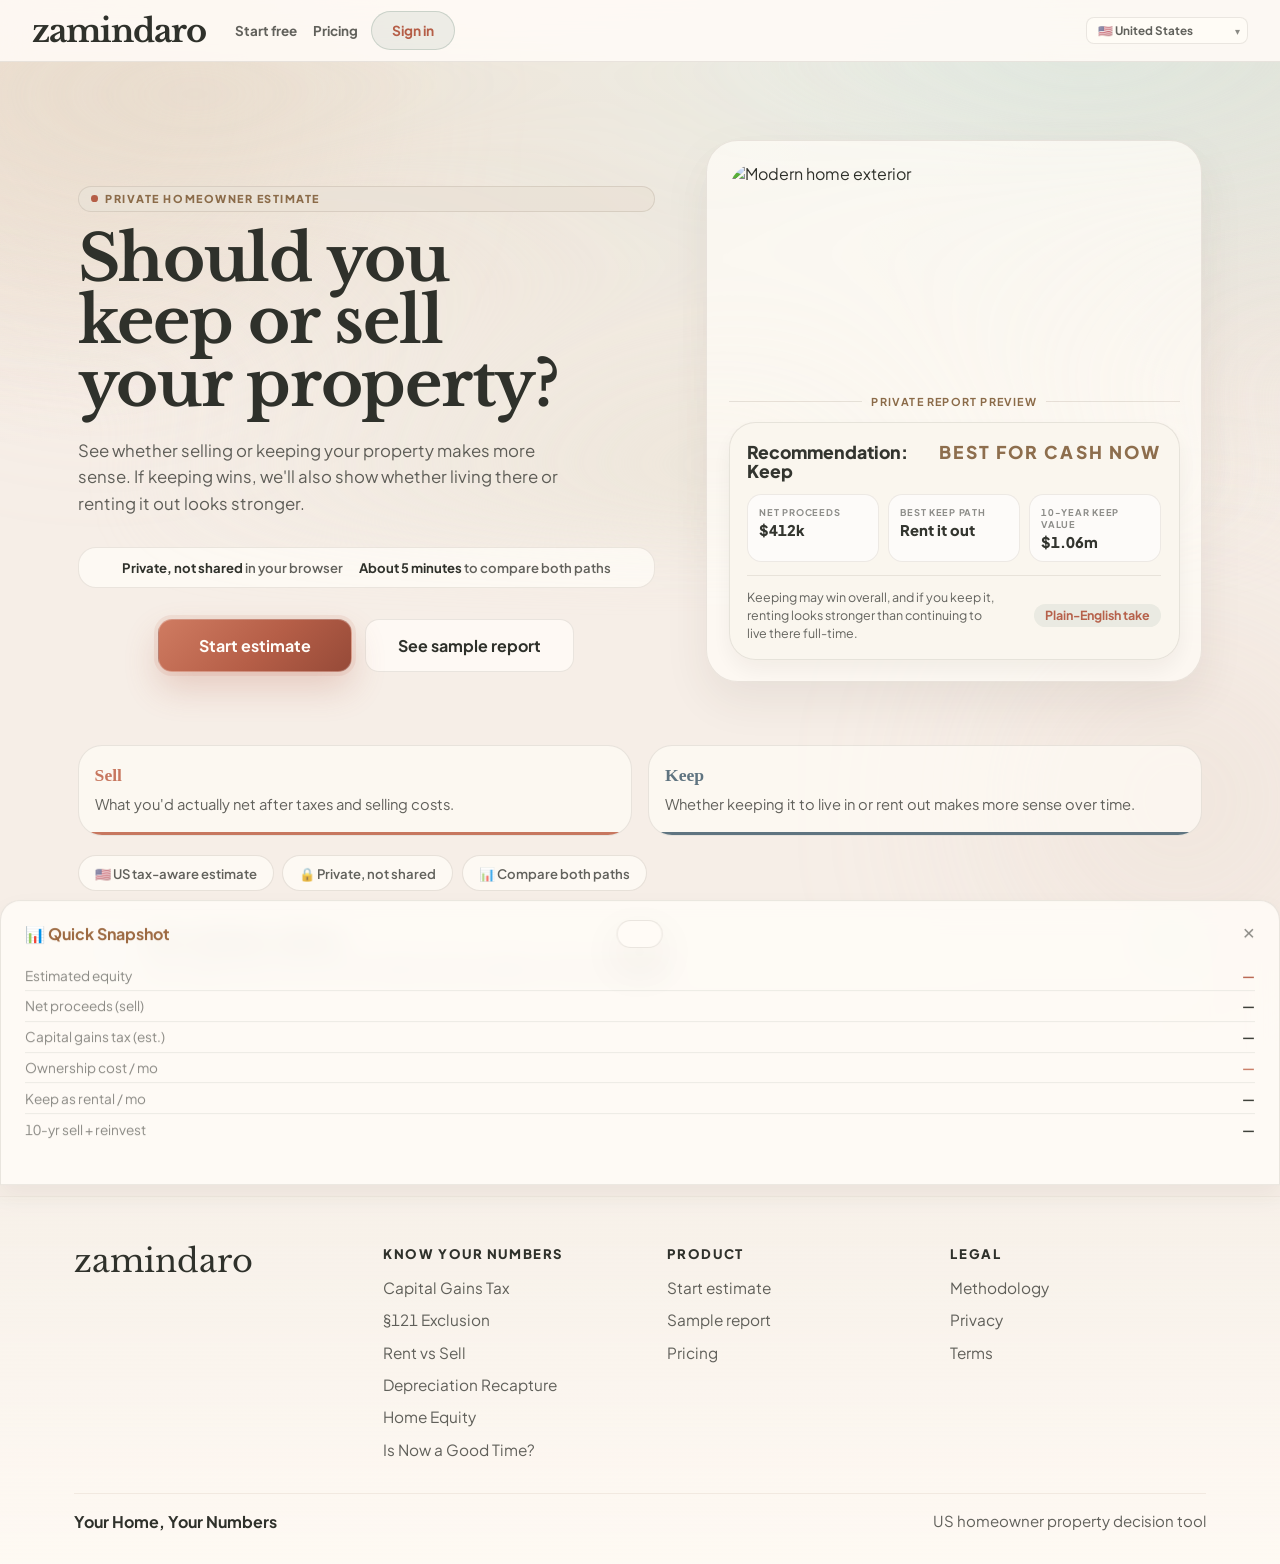
==== commit 2dab049f: "Improve step navigation feedback" ====
--- a/index.html
+++ b/index.html
@@ -145,17 +145,34 @@
 }
 .tabs::-webkit-scrollbar { display: none; }
 .tab {
-  padding: 0.8rem 0 0.9rem; font-size: 0.72rem; font-weight: 600;
-  color: var(--text-muted); border-bottom: 2px solid transparent;
+  padding: 0.72rem 0.9rem 0.82rem; font-size: 0.72rem; font-weight: 600;
+  color: var(--text-muted); border: 1px solid transparent; border-bottom: 2px solid transparent;
   white-space: nowrap; cursor: pointer; transition: all 0.2s;
   display: flex; align-items: center; gap: 0.4rem;
-  flex-shrink: 0;
+  flex-shrink: 0; border-radius: 999px; margin: 0.42rem 0 0.48rem;
 }
 .tab .ti { display: none; }
 .tab .tl { font-size: 0.74rem; font-weight: 700; letter-spacing: 0.01em; }
-.tab.done { color: var(--green); }
-.tab.active { color: var(--green); border-bottom-color: var(--green); }
-.prog-wrap { height: 3px; background: var(--glass-border); position: absolute; bottom: 0; left: 0; right: 0; z-index: 1; }
+.tab.done {
+  color: var(--text-mid);
+  background: rgba(74,222,128,0.08);
+  border-color: rgba(74,222,128,0.14);
+}
+.tab.active {
+  color: var(--green);
+  border-color: rgba(74,222,128,0.18);
+  border-bottom-color: var(--green);
+  background: rgba(74,222,128,0.12);
+  box-shadow: 0 8px 18px rgba(38, 56, 47, 0.08);
+  transform: translateY(-1px);
+}
+.tab-complete-pulse { animation: tabPulse 0.5s ease; }
+@keyframes tabPulse {
+  0% { transform: translateY(0) scale(1); }
+  35% { transform: translateY(-1px) scale(1.03); }
+  100% { transform: translateY(-1px) scale(1); }
+}
+.prog-wrap { height: 4px; background: var(--glass-border); position: absolute; bottom: 0; left: 0; right: 0; z-index: 1; }
 .prog-fill { height: 100%; background: linear-gradient(90deg, var(--green), var(--blue)); transition: width 0.6s cubic-bezier(0.4,0,0.2,1); box-shadow: 0 0 8px rgba(74,222,128,0.5); }
 
 /* ── LAYOUT ── */
@@ -163,6 +180,39 @@
 .step { display: none; }
 .step.active { display: block; animation: fadeUp 0.4s cubic-bezier(0.4,0,0.2,1); }
 @keyframes fadeUp { from { opacity:0; transform:translateY(16px); } to { opacity:1; transform:translateY(0); } }
+.step.step-arrive .eyebrow,
+.step.step-arrive .heading,
+.step.step-arrive .card:first-of-type,
+.step.step-arrive .callout:first-of-type {
+  animation: stepReveal 0.28s cubic-bezier(0.2,0.8,0.2,1);
+}
+.step.step-arrive .heading::after {
+  content: '';
+  display: block;
+  width: 92px;
+  height: 3px;
+  border-radius: 999px;
+  margin-top: 0.55rem;
+  background: linear-gradient(90deg, var(--green), rgba(181,94,71,0.08));
+  transform-origin: left center;
+  animation: accentDraw 0.28s ease-out;
+}
+@keyframes stepReveal {
+  from { opacity: 0; transform: translateY(10px); }
+  to { opacity: 1; transform: translateY(0); }
+}
+@keyframes accentDraw {
+  from { opacity: 0; transform: scaleX(0.2); }
+  to { opacity: 1; transform: scaleX(1); }
+}
+.next-ready {
+  animation: nextReady 0.32s ease;
+}
+@keyframes nextReady {
+  0% { transform: translateY(0); box-shadow: none; }
+  45% { transform: translateY(-2px); box-shadow: 0 12px 28px rgba(181,94,71,0.18); }
+  100% { transform: translateY(0); box-shadow: none; }
+}
 
 /* ── TYPOGRAPHY ── */
 .eyebrow {
@@ -2284,6 +2334,13 @@
 .tab.active {
   color: var(--green);
   border-bottom-color: var(--green);
+  background: rgba(181,94,71,0.12);
+  border-color: rgba(181,94,71,0.18);
+  box-shadow: 0 10px 24px rgba(100, 73, 53, 0.08);
+}
+.tab.done {
+  background: rgba(143, 117, 91, 0.08);
+  border-color: rgba(143, 117, 91, 0.14);
 }
 .prog-wrap {
   background: rgba(32,49,42,0.08);
@@ -2956,6 +3013,9 @@
   }
   .tabs {
     top: 132px;
+    gap: 0.5rem;
+    padding-left: 0.7rem;
+    padding-right: 0.7rem;
   }
   .card,
   .addr-card,
@@ -2973,6 +3033,26 @@
   .btn-row .btn-cta,
   .btn-row .btn-secondary {
     width: 100%;
+  }
+}
+
+@media (prefers-reduced-motion: reduce) {
+  .step.active,
+  .step.step-arrive .eyebrow,
+  .step.step-arrive .heading,
+  .step.step-arrive .card:first-of-type,
+  .step.step-arrive .callout:first-of-type,
+  .step.step-arrive .heading::after,
+  .tab-complete-pulse,
+  .next-ready {
+    animation: none !important;
+  }
+  .tab,
+  .tab.active,
+  .btn-next,
+  .btn-cta {
+    transition: background-color 0.16s ease, border-color 0.16s ease, color 0.16s ease !important;
+    transform: none !important;
   }
 }
 
@@ -4347,6 +4427,28 @@
   return ok;
 }
 
+function isStepCompleteEnough(n) {
+  const checks = {
+    1: [
+      { id:'curVal', test: v => v > 0 },
+      { id:'purPrice', test: v => v > 0 },
+    ],
+    2: [
+      { id:'mortBal', test: v => v >= 0 && !isNaN(v) },
+    ],
+    3: [
+      { id:'monthRent', test: v => v > 0 },
+    ],
+  };
+  const stepChecks = checks[n];
+  if (!stepChecks) return false;
+  return stepChecks.every(c => {
+    const el = document.getElementById(c.id);
+    const val = el ? parseFloat(el.value) : NaN;
+    return c.test(val);
+  });
+}
+
 // ===== COPY LINK =====
 function copyLink() {
   const url = window.location.href.split('?')[0];
@@ -4360,6 +4462,7 @@
 let cur=0;
 let lastResultSummary = null;
 let realtorQuickMode = false;
+const animatedCompletedSteps = new Set();
 function gv(id,fb=0){const e=document.getElementById(id);if(!e)return fb;const n=parseFloat(e.value);return isNaN(n)?fb:n;}
 function gs(id){const e=document.getElementById(id);return e?e.value:'';}
 function gc(id){const e=document.getElementById(id);return e?e.checked:false;}
@@ -4447,6 +4550,33 @@
   updatePreview();
 }
 
+function maybeAnimateStepComplete(stepNum) {
+  if (stepNum < 1 || stepNum > LAST_STEP || animatedCompletedSteps.has(stepNum)) return;
+  if (!isStepCompleteEnough(stepNum)) return;
+  animatedCompletedSteps.add(stepNum);
+  const activeTab = document.querySelector(`.tab[data-s="${stepNum}"]`);
+  const activeStep = document.getElementById('step-' + stepNum);
+  const nextBtn = activeStep?.querySelector('.btn-next, .btn-cta');
+  activeTab?.classList.add('tab-complete-pulse');
+  nextBtn?.classList.add('next-ready');
+  setTimeout(() => activeTab?.classList.remove('tab-complete-pulse'), 520);
+  setTimeout(() => nextBtn?.classList.remove('next-ready'), 380);
+}
+
+function syncStepCompletionState(stepNum) {
+  if (stepNum < 1 || stepNum > LAST_STEP) return;
+  if (!isStepCompleteEnough(stepNum)) animatedCompletedSteps.delete(stepNum);
+}
+
+function triggerStepArrival(stepNum) {
+  const stepEl = document.getElementById('step-' + stepNum);
+  if (!stepEl) return;
+  stepEl.classList.remove('step-arrive');
+  void stepEl.offsetWidth;
+  stepEl.classList.add('step-arrive');
+  setTimeout(() => stepEl.classList.remove('step-arrive'), 360);
+}
+
 function goTo(n){
   // going forward: validate current step
   if(n > cur && !validateStep(cur)) return;
@@ -4471,6 +4601,7 @@
   window.scrollTo({top:0,behavior:'smooth'});
   updateProgressiveSections();
   updatePreview();
+  if (!onHome) triggerStepArrival(n);
 }
 document.querySelectorAll('.tab').forEach(t=>t.addEventListener('click',()=>goTo(parseInt(t.dataset.s))));
 
@@ -4934,10 +5065,18 @@
 
 // Wire updatePreview to all form inputs/selects
 document.querySelectorAll('#formMain input[type="number"],#formMain input[type="range"],#formMain select').forEach(el=>{
-  el.addEventListener('input',updatePreview);
-  el.addEventListener('change',updatePreview);
-  el.addEventListener('input',updateProgressiveSections);
-  el.addEventListener('change',updateProgressiveSections);
+  el.addEventListener('input',() => {
+    updatePreview();
+    updateProgressiveSections();
+    syncStepCompletionState(cur);
+    maybeAnimateStepComplete(cur);
+  });
+  el.addEventListener('change',() => {
+    updatePreview();
+    updateProgressiveSections();
+    syncStepCompletionState(cur);
+    maybeAnimateStepComplete(cur);
+  });
   el.addEventListener('input',()=>el.classList.remove('prefilled-value'));
   el.addEventListener('change',()=>el.classList.remove('prefilled-value'));
 });
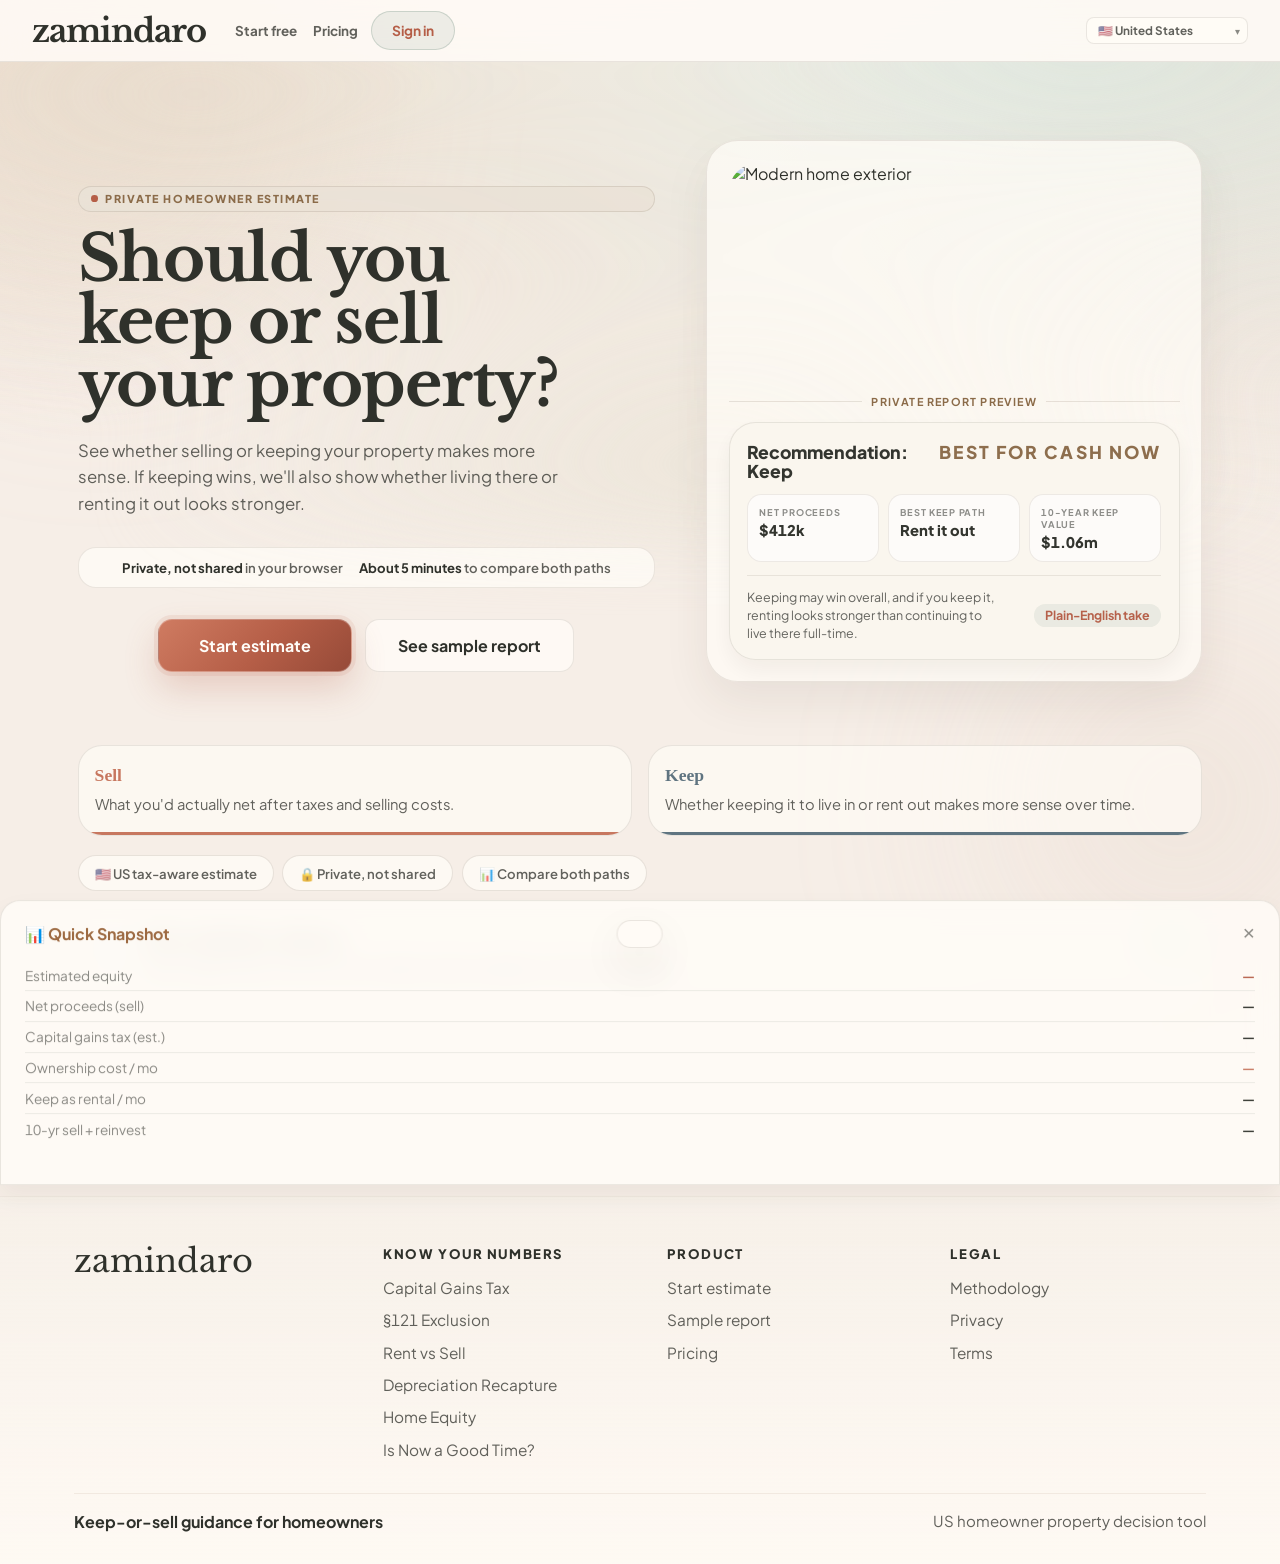
==== commit d151024e: "Set new tagline and add core SEO metadata files" ====
--- a/index.html
+++ b/index.html
@@ -3,7 +3,36 @@
 <head>
 <meta charset="UTF-8">
 <meta name="viewport" content="width=device-width, initial-scale=1.0">
-<title>zamindaro — Your Home, Your Numbers</title>
+<title>zamindaro — Keep-or-sell guidance for homeowners</title>
+<meta name="description" content="zamindaro helps homeowners decide whether to keep or sell a property with clear numbers, tax-aware estimates, and side-by-side outcomes.">
+<meta name="robots" content="index, follow, max-image-preview:large">
+<link rel="canonical" href="https://www.zamindaro.com/">
+<meta property="og:type" content="website">
+<meta property="og:site_name" content="zamindaro">
+<meta property="og:title" content="zamindaro — Keep-or-sell guidance for homeowners">
+<meta property="og:description" content="Decide whether to keep or sell your property with clear, tax-aware numbers and side-by-side outcomes.">
+<meta property="og:url" content="https://www.zamindaro.com/">
+<meta name="twitter:card" content="summary_large_image">
+<meta name="twitter:title" content="zamindaro — Keep-or-sell guidance for homeowners">
+<meta name="twitter:description" content="Decide whether to keep or sell your property with clear, tax-aware numbers and side-by-side outcomes.">
+<script type="application/ld+json">
+{
+  "@context": "https://schema.org",
+  "@type": "WebSite",
+  "name": "zamindaro",
+  "url": "https://www.zamindaro.com/",
+  "description": "Keep-or-sell guidance for homeowners",
+  "inLanguage": "en-US"
+}
+</script>
+<script type="application/ld+json">
+{
+  "@context": "https://schema.org",
+  "@type": "Organization",
+  "name": "zamindaro",
+  "url": "https://www.zamindaro.com/"
+}
+</script>
 <link href="https://fonts.googleapis.com/css2?family=Libre+Baskerville:wght@400;700&family=Plus+Jakarta+Sans:wght@300;400;500;600;700;800&display=swap" rel="stylesheet">
 <script src="https://cdnjs.cloudflare.com/ajax/libs/Chart.js/4.4.1/chart.umd.min.js"></script>
 <script src="https://cdn.jsdelivr.net/npm/@supabase/supabase-js@2/dist/umd/supabase.js"></script>
@@ -322,6 +351,24 @@
 }
 .explain a { color: var(--green); font-weight: 600; text-decoration: none; }
 .explain a:hover { text-decoration: underline; }
+.comps-snapshot {
+  margin-top: 0.52rem;
+  padding: 0.58rem 0.72rem;
+  border: 1px solid rgba(121,103,84,0.14);
+  border-radius: 10px;
+  background: rgba(255,255,255,0.5);
+  font-size: 0.73rem;
+  line-height: 1.56;
+  color: var(--text-mid);
+  display: none;
+}
+.comps-snapshot.show { display: block; }
+.comps-snapshot strong { color: var(--text); }
+.comps-list {
+  margin: 0.32rem 0 0;
+  padding-left: 1rem;
+}
+.comps-list li { margin: 0.17rem 0; }
 
 /* ── FORECAST SLIDER ── */
 #apprec[type="range"] {
@@ -946,6 +993,41 @@
 }
 .report-hero-note strong {
   color: var(--text);
+}
+.report-hero.report-reveal-enter {
+  animation: verdictReveal 0.52s cubic-bezier(0.2, 0.85, 0.2, 1);
+}
+@keyframes verdictReveal {
+  0% { opacity: 0; transform: translateY(12px) scale(0.985); }
+  55% { opacity: 1; transform: translateY(0) scale(1.008); }
+  100% { opacity: 1; transform: translateY(0) scale(1); }
+}
+.report-reveal-hidden {
+  opacity: 0;
+  transform: translateY(12px);
+  pointer-events: none;
+}
+.report-reveal-visible {
+  opacity: 1;
+  transform: translateY(0);
+  transition: opacity 0.28s ease, transform 0.28s ease;
+}
+.dep-explain {
+  font-size: 0.96rem;
+  color: var(--text);
+  margin-bottom: 1rem;
+  line-height: 1.7;
+  background: rgba(255, 255, 255, 0.52);
+  border: 1px solid rgba(121,103,84,0.12);
+  border-radius: 12px;
+  padding: 0.75rem 0.85rem;
+}
+.dep-callout {
+  font-size: 0.92rem;
+  line-height: 1.7;
+}
+.dep-callout strong {
+  font-size: 0.95rem;
 }
 .result-assumptions {
   display: none;
@@ -1269,7 +1351,7 @@
 }
 .ai-hdr { display: flex; align-items: center; gap: 0.9rem; margin-bottom: 1.3rem; }
 .ai-hdr .ao { font-size: 2rem; line-height: 1; }
-.ai-hdr h3 { font-family: 'Plus Jakarta Sans', sans-serif; font-size: 1.2rem; font-weight: 800; color: var(--green); }
+.ai-hdr h3 { font-family: 'Plus Jakarta Sans', sans-serif; font-size: 1.38rem; font-weight: 800; color: var(--green); letter-spacing: -0.01em; }
 .ai-body { font-size: 0.93rem; color: var(--text-mid); line-height: 1.85; }
 .ai-body p { margin-bottom: 0.9rem; }
 .ai-body p:last-child { margin-bottom: 0; }
@@ -3044,7 +3126,8 @@
   .step.step-arrive .callout:first-of-type,
   .step.step-arrive .heading::after,
   .tab-complete-pulse,
-  .next-ready {
+  .next-ready,
+  .report-hero.report-reveal-enter {
     animation: none !important;
   }
   .tab,
@@ -3053,6 +3136,12 @@
   .btn-cta {
     transition: background-color 0.16s ease, border-color 0.16s ease, color 0.16s ease !important;
     transform: none !important;
+  }
+  .report-reveal-hidden,
+  .report-reveal-visible {
+    opacity: 1 !important;
+    transform: none !important;
+    transition: none !important;
   }
 }
 
@@ -3447,7 +3536,8 @@
         <div class="field" id="f-curVal">
           <label>What do you think it's worth today?</label>
           <div class="wrap"><span class="pfx">$</span><input type="number" id="curVal" class="has-pfx" placeholder="750,000" onblur="blurCheck('curVal', v=>v>0)"></div>
-          <span class="hint">A rough estimate is fine. Use a recent appraisal, local comps, or your best informed guess.</span>
+          <span class="hint" id="curValHint">A rough estimate is fine. Use a recent appraisal, local comps, or your best informed guess.</span>
+          <div class="comps-snapshot" id="valueComps"></div>
           <span class="err-msg">Please enter a property value to continue</span>
         </div>
         <div class="field" id="f-purPrice">
@@ -3640,7 +3730,7 @@
 
     <div class="card" id="depCard" style="display:none">
       <div class="card-title">🧮 Depreciation (Schedule E) — only needed if relevant</div>
-      <p style="font-size:0.88rem;color:var(--text-mid);margin-bottom:1rem;line-height:1.55;">US landlords can deduct the building's depreciation each year on <strong>IRS Schedule E</strong>. Residential buildings depreciate over 27.5 years — it reduces your taxable rental income on paper, but the IRS recaptures it at sale (see §1250).</p>
+      <p class="dep-explain">US landlords can deduct the building's depreciation each year on <strong>IRS Schedule E</strong>. Residential buildings depreciate over 27.5 years — it reduces your taxable rental income on paper, but the IRS recaptures it at sale (see §1250).</p>
       <div class="grid g2">
         <div class="field">
           <label>Estimated building value (not land)</label>
@@ -3654,7 +3744,7 @@
           <div class="explain">Why we ask: this helps estimate the paper deduction landlords often claim each year. Leave at $0 if you are unsure and we will keep the estimate simple.</div>
         </div>
       </div>
-      <div class="callout info"><span class="ci">⚠️</span><div><strong>Depreciation recapture:</strong> The IRS taxes recaptured depreciation at 25% (§1250) when you sell — even if you didn't claim it. This is separate from capital gains tax. Talk to a CPA before deciding whether to claim it.</div></div>
+      <div class="callout info dep-callout"><span class="ci">⚠️</span><div><strong>Depreciation recapture:</strong> The IRS taxes recaptured depreciation at 25% (§1250) when you sell — even if you didn't claim it. This is separate from capital gains tax. Talk to a CPA before deciding whether to claim it.</div></div>
     </div>
 
     <div class="card">
@@ -3962,7 +4052,7 @@
       </div>
     </div>
     <div class="footer-bottom">
-      <div class="footer-tagline">Your Home, Your Numbers</div>
+      <div class="footer-tagline">Keep-or-sell guidance for homeowners</div>
       <div class="footer-subline">US homeowner property decision tool</div>
     </div>
   </div>
@@ -4137,6 +4227,7 @@
 let _apprecTouched = false;
 let _locationContext = { state: gs('stateField') || 'TX', city: '' };
 let _apprecAnimFrame = null;
+let _lastAddressLookupKey = '';
 
 // Track which fields the user has manually touched so we never overwrite them
 const _dirtyFields = new Set();
@@ -4147,6 +4238,7 @@
 });
 document.getElementById('apprec')?.addEventListener('input', () => { _apprecTouched = true; });
 const PREFILL_FIELD_IDS = ['curVal', 'purPrice', 'purYear', 'stateField', 'propCat', 'monthRent', 'maint', 'legalCosts', 'dprBuildVal'];
+const ADDRESS_PREFILL_IDS = ['curVal', 'purPrice', 'purYear', 'propCat', 'monthRent', 'maint', 'legalCosts', 'dprBuildVal'];
 
 function setPrefillBanner(message, loading = false) {
   const banner = document.getElementById('prefillBanner');
@@ -4182,8 +4274,9 @@
   field._prefillTimer = setTimeout(() => field.classList.remove('autofill-hit'), 2200);
 }
 
-function safeSet(id, value) {
-  if (_dirtyFields.has(id) || value == null) return;
+function safeSet(id, value, force = false) {
+  if (!force && _dirtyFields.has(id)) return;
+  if (value == null) return;
   const el = document.getElementById(id);
   if (!el) return;
   el.value = value;
@@ -4191,9 +4284,60 @@
   markPrefillHit(id);
 }
 
+function normalizeAddressLookupKey(address, geoData = {}) {
+  return [
+    String(address || '').trim().toLowerCase(),
+    String(geoData.city || '').trim().toLowerCase(),
+    String(geoData.state || '').trim().toLowerCase(),
+    String(geoData.zip || '').trim(),
+  ].join('|');
+}
+
+function prepareAddressPrefillForLookup(lookupKey) {
+  if (!lookupKey || lookupKey === _lastAddressLookupKey) return;
+  _lastAddressLookupKey = lookupKey;
+  ADDRESS_PREFILL_IDS.forEach((id) => {
+    _dirtyFields.delete(id);
+    const el = document.getElementById(id);
+    if (!el) return;
+    el.value = '';
+    el.classList.remove('prefilled-value');
+  });
+  const comps = document.getElementById('valueComps');
+  if (comps) {
+    comps.classList.remove('show');
+    comps.textContent = '';
+  }
+  const valueHint = document.getElementById('curValHint');
+  if (valueHint) valueHint.textContent = 'A rough estimate is fine. Use a recent appraisal, local comps, or your best informed guess.';
+}
+
 function dismissBanner() {
   document.getElementById('prefillBanner').classList.remove('show');
   document.getElementById('prefillBanner').classList.remove('loading');
+}
+
+function extractSaleYear(raw) {
+  if (raw === null || raw === undefined) return null;
+  if (typeof raw === 'number') {
+    if (raw >= 1900 && raw <= 2100) return raw;
+    const ms = raw > 1e12 ? raw : raw > 1e9 ? raw * 1000 : raw;
+    const y = new Date(ms).getUTCFullYear();
+    return (y >= 1900 && y <= CURRENT_YEAR) ? y : null;
+  }
+  const text = String(raw).trim();
+  if (!text) return null;
+  const m = text.match(/\b(19|20)\d{2}\b/);
+  if (m) {
+    const y = Number(m[0]);
+    return (y >= 1900 && y <= CURRENT_YEAR) ? y : null;
+  }
+  const d = new Date(text);
+  if (!Number.isNaN(d.getTime())) {
+    const y = d.getUTCFullYear();
+    return (y >= 1900 && y <= CURRENT_YEAR) ? y : null;
+  }
+  return null;
 }
 
 function getOutlookSuggestion(state, city = '') {
@@ -4206,21 +4350,29 @@
   if (!apprecEl) return;
   if (_apprecAnimFrame) cancelAnimationFrame(_apprecAnimFrame);
   const start = parseFloat(apprecEl.value || '4');
-  const delta = target - start;
+  const delta = start - target;
   if (Math.abs(delta) < 0.05) {
     apprecEl.value = String(target);
     syncForecast(target);
     return;
   }
   const startTime = performance.now();
-  const duration = 450;
+  const duration = 760;
   const tick = now => {
     const p = Math.min(1, (now - startTime) / duration);
-    const eased = 1 - Math.pow(1 - p, 3);
-    const next = start + delta * eased;
+    // Damped settle: move toward the suggestion with a small visible wobble.
+    const damping = Math.exp(-6 * p);
+    const oscillation = Math.cos(10 * p);
+    let next = target + (delta * damping * oscillation);
+    next = Math.max(-2, Math.min(10, next));
     apprecEl.value = next.toFixed(1);
     syncForecast(next);
-    if (p < 1) _apprecAnimFrame = requestAnimationFrame(tick);
+    if (p < 1) {
+      _apprecAnimFrame = requestAnimationFrame(tick);
+    } else {
+      apprecEl.value = target.toFixed(1);
+      syncForecast(target);
+    }
   };
   _apprecAnimFrame = requestAnimationFrame(tick);
 }
@@ -4273,6 +4425,13 @@
       return;
     }
 
+    const streetAddress = place.formatted_address.split(',')[0]?.trim() || place.formatted_address;
+    const lookupKey = normalizeAddressLookupKey(streetAddress, {
+      city: getComp(['locality', 'sublocality', 'postal_town'], false),
+      state: getComp(['administrative_area_level_1'], true),
+      zip: getComp(['postal_code'], false),
+    });
+    prepareAddressPrefillForLookup(lookupKey);
     startPrefillLoading();
     const geoData = {
       state:  getComp(['administrative_area_level_1'], true),  // "TX"
@@ -4280,12 +4439,22 @@
       zip:    getComp(['postal_code'], false),
     };
 
-    if (geoData.state) safeSet('stateField', geoData.state);
+    if (geoData.state) safeSet('stateField', geoData.state, true);
     updateOutlookSuggestion(geoData.state || gs('stateField') || 'TX', geoData.city || '');
 
-    const streetAddress = place.formatted_address.split(',')[0]?.trim() || place.formatted_address;
     fetchPropertyData(streetAddress, geoData);
   });
+}
+
+function mapPropertyCategory(propertyTypeRaw = '') {
+  const t = String(propertyTypeRaw || '').trim().toLowerCase();
+  if (!t) return null;
+  if (t.includes('town')) return 'townhouse';
+  if (t.includes('condo') || t.includes('apartment') || t.includes('flat') || t.includes('co-op') || t.includes('coop')) return 'condo';
+  if (t.includes('multi') || t.includes('duplex') || t.includes('triplex') || t.includes('fourplex') || t.includes('quad')) return 'multi';
+  if (t.includes('semi')) return 'semi';
+  if (t.includes('single') || t.includes('detached') || t.includes('sfr') || t.includes('house')) return 'detached';
+  return null;
 }
 
 async function fetchPropertyData(address, geoData) {
@@ -4311,39 +4480,46 @@
     let prefilled = false;
     const prefilledBits = [];
     if (d.estimatedValue) {
-      safeSet('curVal', Math.round(d.estimatedValue));
+      safeSet('curVal', Math.round(d.estimatedValue), true);
       // Closing costs: ~1% of home value capped at $3k
-      safeSet('legalCosts', Math.round(Math.min(d.estimatedValue * 0.01, 3000)));
+      safeSet('legalCosts', Math.round(Math.min(d.estimatedValue * 0.01, 3000)), true);
       // Maintenance: conservative starter estimate
       const maintEst = Math.max(100, Math.min(600, Math.round(d.estimatedValue * 0.005 / 12)));
-      safeSet('maint', maintEst);
+      safeSet('maint', maintEst, true);
       const maintHint = document.getElementById('maintHint');
       if (maintHint) maintHint.textContent = `We use a conservative starter estimate for upkeep ($${maintEst.toLocaleString()}/mo). Adjust it if you know your property runs higher or lower.`;
       // Auto-suggest building value (75% of property = typical structure/land split)
       const buildEst = Math.round(d.estimatedValue * 0.75);
-      safeSet('dprBuildVal', buildEst);
+      safeSet('dprBuildVal', buildEst, true);
       syncBuildingVal('dprBuildVal', buildEst);
+      const valueHint = document.getElementById('curValHint');
+      if (valueHint) valueHint.textContent = 'Estimated from local market data and similar nearby properties. Adjust if you have a newer appraisal or stronger local comp info.';
+      const comps = document.getElementById('valueComps');
+      if (comps) {
+        const compRows = Array.isArray(d.valueComps) ? d.valueComps.slice(0, 3) : [];
+        if (compRows.length) {
+          comps.classList.add('show');
+          comps.innerHTML = `<strong>Recent nearby comp sales used in estimate:</strong><ul class="comps-list">${compRows.map(c => `<li>${c.address || 'Nearby comp'} — $${Math.round(c.price || 0).toLocaleString()}${c.saleYear ? ` (${c.saleYear})` : ''}</li>`).join('')}</ul>`;
+        } else {
+          comps.classList.remove('show');
+          comps.textContent = '';
+        }
+      }
       prefilled = true;
       prefilledBits.push('estimated value');
     }
-    if (d.lastSalePrice)  { safeSet('purPrice', Math.round(d.lastSalePrice)); prefilled = true; prefilledBits.push('price paid'); }
-    if (d.lastSaleDate) {
-      const yr = new Date(d.lastSaleDate).getFullYear();
-      if (yr > 1900) { safeSet('purYear', yr); prefilled = true; prefilledBits.push('purchase year'); }
-    }
+    if (d.lastSalePrice)  { safeSet('purPrice', Math.round(d.lastSalePrice), true); prefilled = true; prefilledBits.push('price paid'); }
+    const saleYear = Number(d.lastSaleYear) || extractSaleYear(d.lastSaleDate);
+    if (saleYear) { safeSet('purYear', saleYear, true); prefilled = true; prefilledBits.push('purchase year'); }
     if (d.propertyType) {
-      const typeMap = {
-        'Single Family': 'detached', 'Condo': 'condo', 'Townhouse': 'townhouse',
-        'Multi Family': 'multi', 'Apartment': 'condo',
-      };
-      const mapped = typeMap[d.propertyType];
-      if (mapped) { safeSet('propCat', mapped); prefilled = true; prefilledBits.push('property type'); }
+      const mapped = mapPropertyCategory(d.propertyType);
+      if (mapped) { safeSet('propCat', mapped, true); prefilled = true; prefilledBits.push('property type'); }
     }
     if (d.estimatedRent) {
-      safeSet('monthRent', Math.round(d.estimatedRent));
+      safeSet('monthRent', Math.round(d.estimatedRent), true);
       prefilled = true;
       prefilledBits.push('rent estimate');
-      // Update hint to show Rentcast range
+      // Update hint to show the estimate range
       const hint = document.getElementById('rentHint');
       if (hint) {
         const lo = d.rentRangeLow  ? '$' + Math.round(d.rentRangeLow).toLocaleString()  : null;
@@ -5081,6 +5257,43 @@
   el.addEventListener('change',()=>el.classList.remove('prefilled-value'));
 });
 document.getElementById('stateField')?.addEventListener('change', () => updateOutlookSuggestion(gs('stateField') || 'TX', ''));
+
+function revealFullReportAfterVerdict() {
+  const revealTargets = [
+    '#resultStatus',
+    '#resultAssumptions',
+    '#scGrid',
+    '.upgrade-banner',
+    '#premiumGate',
+    '.gate-wrap',
+    '.sec',
+    '#insGrid',
+    '.charts',
+    '#cmpTable',
+    '#resultGuide',
+    '#resultImprove',
+    '.share-bar',
+    '.disc-wrap',
+    '#nextSteps',
+    '.btn-row[style*="margin-top:1rem"]',
+    '.restart-btn',
+  ];
+
+  const nodes = Array.from(document.querySelectorAll(revealTargets.join(','))).filter(Boolean);
+  nodes.forEach(node => {
+    node.classList.remove('report-reveal-visible');
+    node.classList.add('report-reveal-hidden');
+  });
+
+  setTimeout(() => {
+    nodes.forEach((node, idx) => {
+      setTimeout(() => {
+        node.classList.remove('report-reveal-hidden');
+        node.classList.add('report-reveal-visible');
+      }, idx * 45);
+    });
+  }, 420);
+}
 
 function calculate(){
   if(!validateStep(LAST_STEP)) return; // final check — shouldn't be needed but safety net
@@ -5341,6 +5554,9 @@
           <div class="report-hero-note"><strong>The rest of the report starts below.</strong> It shows the alternative path, tax math, charts, and next steps.</div>
         </div>
       </div>`;
+    reportHero.classList.remove('report-reveal-enter');
+    void reportHero.offsetWidth;
+    reportHero.classList.add('report-reveal-enter');
   }
 
   document.getElementById('scGrid').innerHTML=`
@@ -5473,6 +5689,7 @@
            <li>Review the tax implications of selling now versus later with a CPA, especially if primary-home exclusion or prior rental use is in play.</li>
          </ul>`;
   }
+  revealFullReportAfterVerdict();
   (async () => {
     if (_replayingSavedReport) return;
     const reportId = await saveReportRecord(resultPayload);
@@ -5688,7 +5905,8 @@
     return `<div class="prop-sig">${s.icon} ${s.label}<div class="prop-sig-tip">${s.tooltip}</div></div>`;
   }).join('');
 
-  const lastSale = p.lastSaleDate ? ` · bought ${p.lastSaleDate.slice(0,4)} for ${fmtVal(p.lastSalePrice)}` : '';
+  const saleYear = p.lastSaleYear || extractSaleYear(p.lastSaleDate);
+  const lastSale = saleYear ? ` · bought ${saleYear} for ${fmtVal(p.lastSalePrice)}` : '';
   const listing = p.lastListedPrice ? `Last listed ${fmtVal(p.lastListedPrice)}${p.daysOnMarket ? ` · ${p.daysOnMarket} days on market` : ''}${p.priceReductions > 0 ? ` · ${p.priceReductions} price cuts` : ''}` : 'Not currently listed';
 
   const inner = `
@@ -5791,6 +6009,9 @@
   realtor_unlimited: { accountType: 'realtor', label: '$39/month unlimited', premium: true },
 };
 
+// Temporary business override: keep homeowner premium content open.
+const HOMEOWNER_GATE_PAUSED = true;
+
 function defaultProfile() {
   return {
     accountType: 'homeowner',
@@ -5868,6 +6089,7 @@
 }
 
 function isPremiumUnlocked() {
+  if (HOMEOWNER_GATE_PAUSED && !isRealtor()) return true;
   const guestUnlock = getGuestUnlock();
   if (guestUnlock?.active) return true;
   if (!currentUser) return false;
